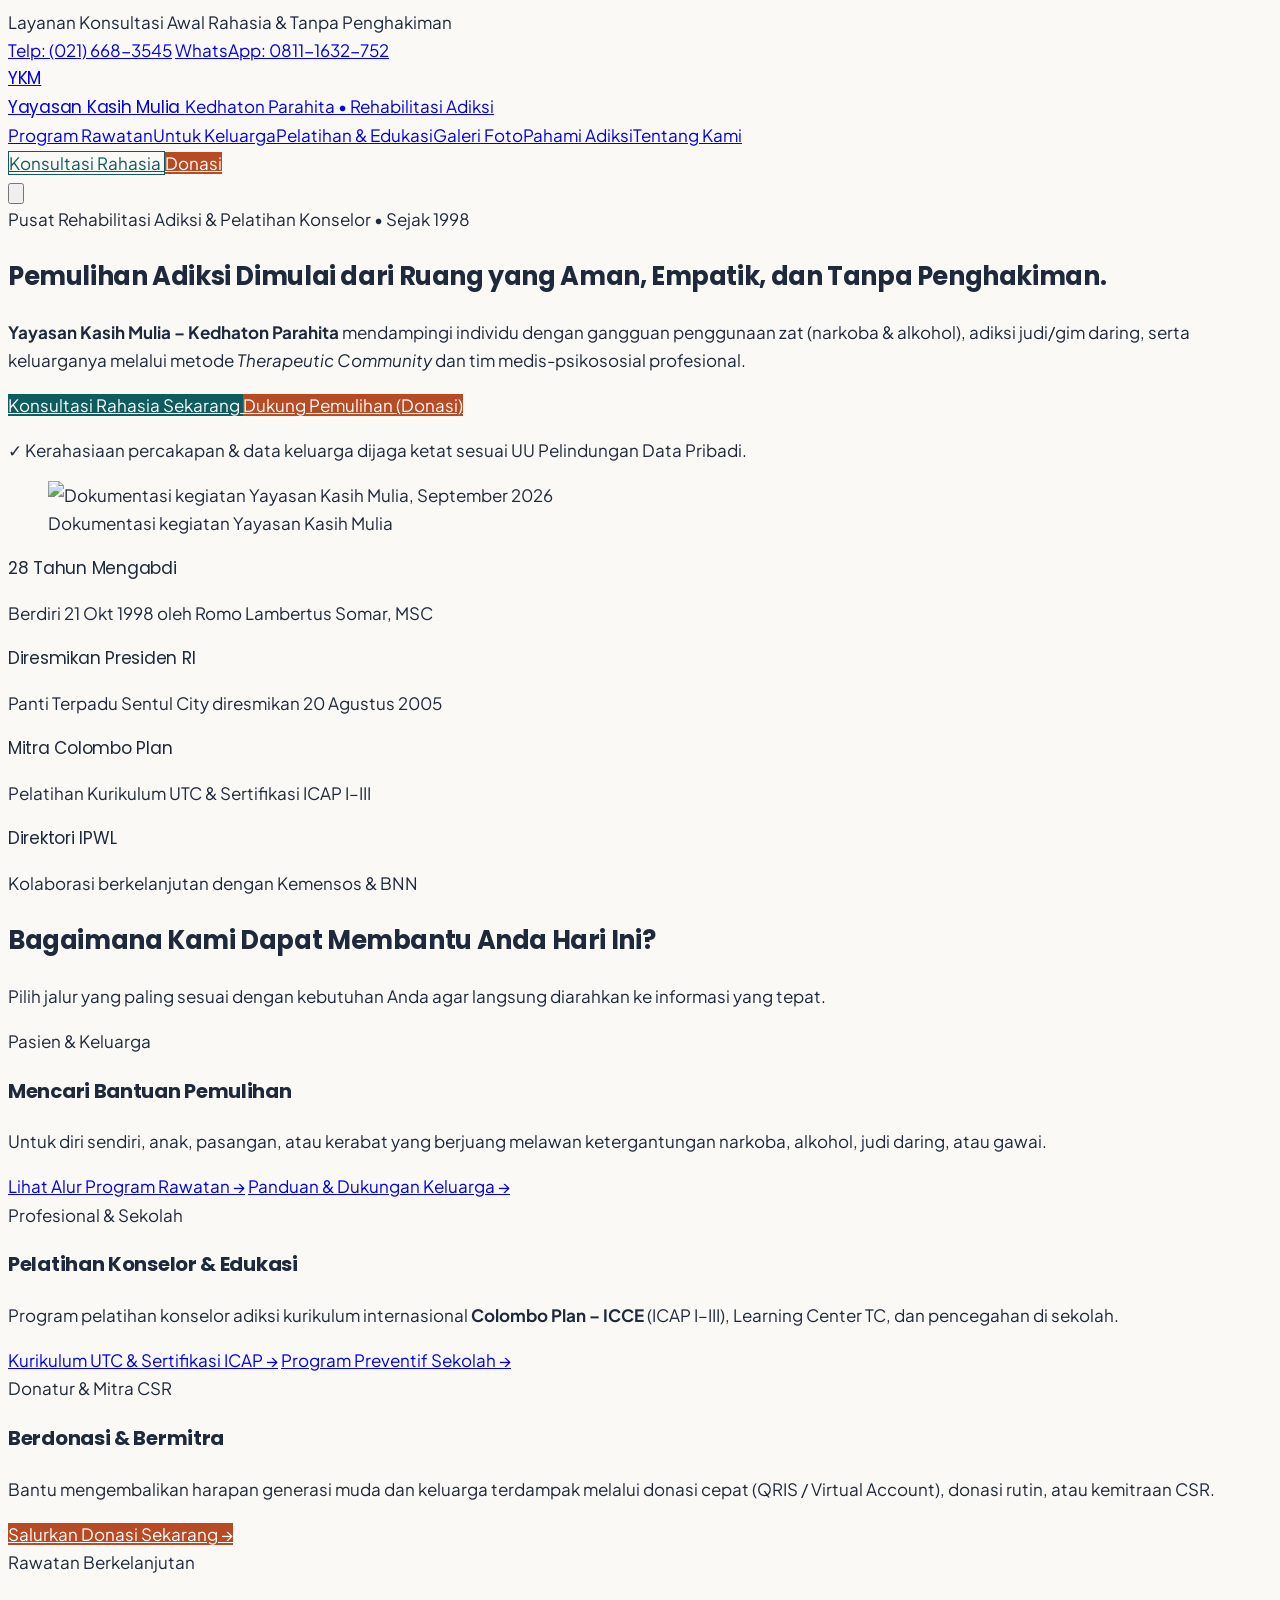
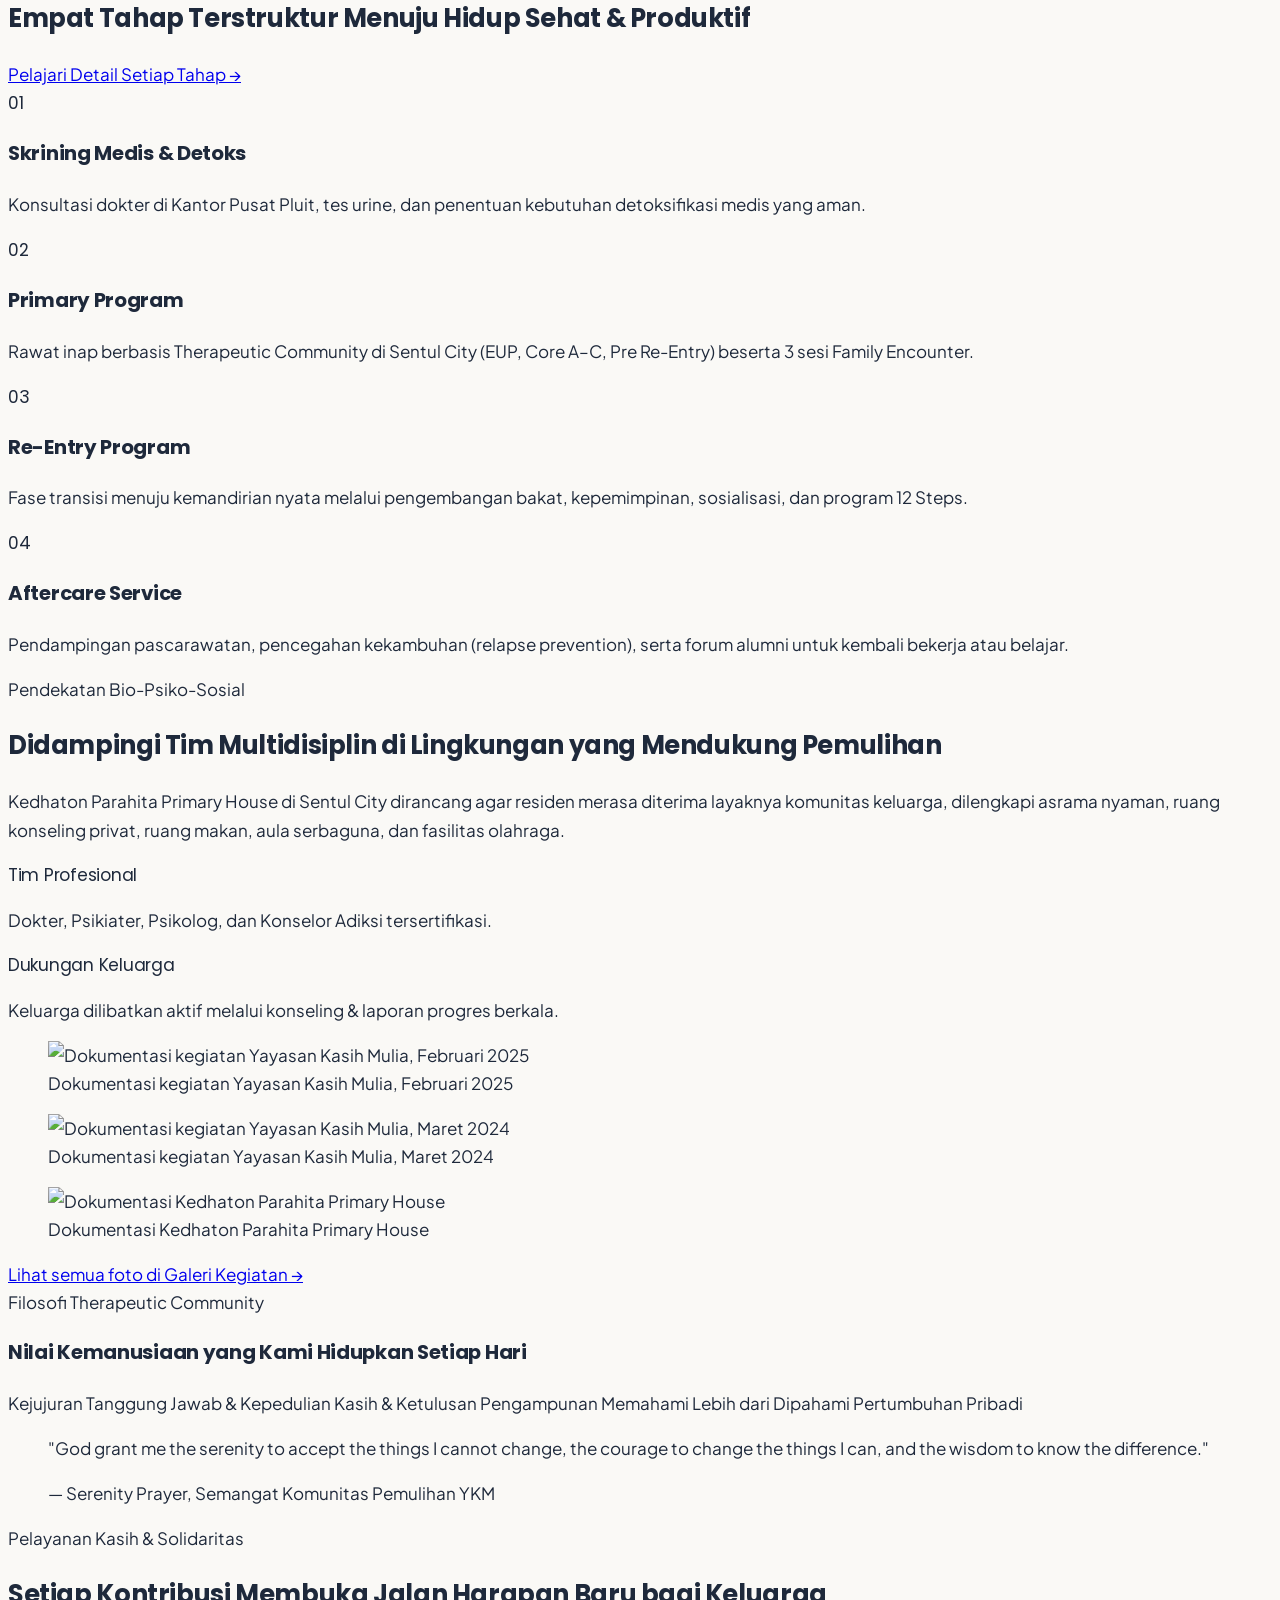
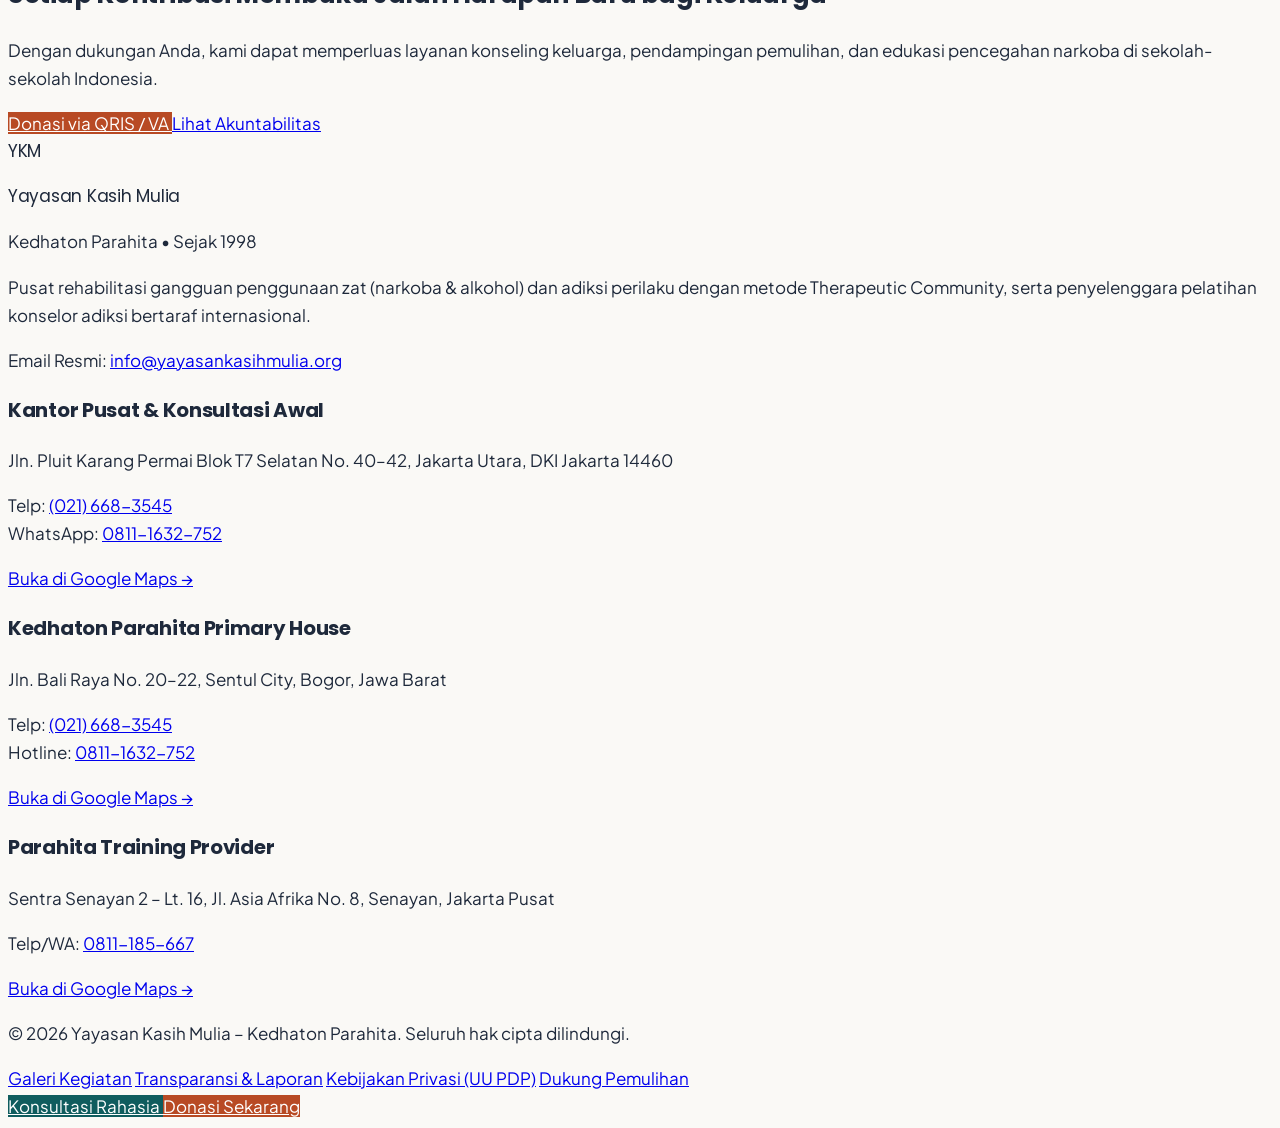
==== website/index.html @ 8ee2f695 "Link homepage to photo gallery" ====
<!DOCTYPE html>
<html lang="id">
<head>
  <meta charset="UTF-8" />
  <meta name="viewport" content="width=device-width, initial-scale=1.0" />
  <title>Yayasan Kasih Mulia – Kedhaton Parahita | Pusat Rehabilitasi Adiksi & Pelatihan Konselor</title>
  <meta name="description" content="Yayasan Kasih Mulia – Kedhaton Parahita menyediakan layanan rehabilitasi narkoba, alkohol, dan adiksi perilaku secara empatik, rahasia, dan profesional sejak 1998." />
  <link rel="preconnect" href="https://fonts.googleapis.com" />
  <link rel="preconnect" href="https://fonts.gstatic.com" crossorigin />
  <link href="https://fonts.googleapis.com/css2?family=Plus+Jakarta+Sans:wght@400;500;600;700&family=Poppins:wght@600;700&display=swap" rel="stylesheet" />
  <script src="https://cdn.tailwindcss.com"></script>
  <link rel="stylesheet" href="css/style.css" />
</head>
<body>
  <div id="site-header"></div>

  <main id="main-content">
    <!-- Hero Statis Tenang (Five-Second Clarity) -->
    <section class="relative bg-gradient-to-b from-[#EDF6F6] via-[#FAF9F6] to-[#FAF9F6] pt-12 pb-16 lg:pt-20 lg:pb-24">
      <div class="max-w-7xl mx-auto px-4 sm:px-6 lg:px-8">
        <div class="grid lg:grid-cols-12 gap-10 lg:gap-12 items-center">
          <div class="lg:col-span-7">
            <div class="inline-flex items-center gap-2 px-3.5 py-1.5 rounded-full bg-white border border-[#D8E2E2] text-[#0F5C5E] text-xs sm:text-sm font-semibold mb-5">
              <span>Pusat Rehabilitasi Adiksi &amp; Pelatihan Konselor &bull; Sejak 1998</span>
            </div>
            <h1 class="font-heading font-bold text-3xl sm:text-4xl lg:text-[2.75rem] text-[#0A3D3F] leading-[1.2] mb-5">
              Pemulihan Adiksi Dimulai dari Ruang yang Aman, Empatik, dan Tanpa Penghakiman.
            </h1>
            <p class="text-[#475569] text-base sm:text-lg max-w-2xl mb-8 leading-relaxed">
              <strong>Yayasan Kasih Mulia – Kedhaton Parahita</strong> mendampingi individu dengan gangguan penggunaan zat (narkoba &amp; alkohol), adiksi judi/gim daring, serta keluarganya melalui metode <em>Therapeutic Community</em> dan tim medis-psikososial profesional.
            </p>
            <div class="flex flex-col sm:flex-row gap-3.5">
              <a href="konsultasi.html" class="btn-teal px-7 py-4 rounded-xl font-semibold text-center text-base shadow-sm">
                Konsultasi Rahasia Sekarang
              </a>
              <a href="donasi.html" class="btn-primary-cta px-7 py-4 rounded-xl font-semibold text-center text-base shadow-sm">
                Dukung Pemulihan (Donasi)
              </a>
            </div>
            <p class="mt-4 text-xs sm:text-sm text-[#475569] flex items-center gap-2">
              <span class="text-[#1B6E4B] font-bold" aria-hidden="true">&#10003;</span>
              Kerahasiaan percakapan &amp; data keluarga dijaga ketat sesuai UU Pelindungan Data Pribadi.
            </p>
          </div>

          <!-- Foto dokumentasi kegiatan dari inventaris gambar publik YKM -->
          <div class="lg:col-span-5">
            <figure class="overflow-hidden rounded-3xl aspect-[4/3] shadow-sm bg-[#EDF6F6]">
              <img src="https://www.yayasankasihmulia.org/wp-content/uploads/2026/09/WhatsApp-Image-2026-09-28-at-3.45.35-PM.jpeg"
                   alt="Dokumentasi kegiatan Yayasan Kasih Mulia, September 2026"
                   class="w-full h-full object-cover" fetchpriority="high" decoding="async" />
              <figcaption class="sr-only">Dokumentasi kegiatan Yayasan Kasih Mulia</figcaption>
            </figure>
          </div>
        </div>
      </div>
    </section>

    <!-- Trust Signals Bar -->
    <section aria-label="Rekam Jejak dan Kredibilitas" class="border-y border-[#D8E2E2] bg-white">
      <div class="max-w-7xl mx-auto px-4 sm:px-6 lg:px-8 py-7">
        <div class="grid grid-cols-2 lg:grid-cols-4 gap-6 text-center sm:text-left">
          <div>
            <p class="font-heading font-bold text-[#0F5C5E] text-xl">28 Tahun Mengabdi</p>
            <p class="text-xs sm:text-sm text-[#475569]">Berdiri 21 Okt 1998 oleh Romo Lambertus Somar, MSC</p>
          </div>
          <div>
            <p class="font-heading font-bold text-[#0F5C5E] text-xl">Diresmikan Presiden RI</p>
            <p class="text-xs sm:text-sm text-[#475569]">Panti Terpadu Sentul City diresmikan 20 Agustus 2005</p>
          </div>
          <div>
            <p class="font-heading font-bold text-[#0F5C5E] text-xl">Mitra Colombo Plan</p>
            <p class="text-xs sm:text-sm text-[#475569]">Pelatihan Kurikulum UTC &amp; Sertifikasi ICAP I–III</p>
          </div>
          <div>
            <p class="font-heading font-bold text-[#0F5C5E] text-xl">Direktori IPWL</p>
            <p class="text-xs sm:text-sm text-[#475569]">Kolaborasi berkelanjutan dengan Kemensos &amp; BNN</p>
          </div>
        </div>
      </div>
    </section>

    <!-- Audience Router: 3 Jalur Utama -->
    <section class="max-w-7xl mx-auto px-4 sm:px-6 lg:px-8 py-16 lg:py-20">
      <div class="max-w-2xl mb-10">
        <h2 class="font-heading font-bold text-2xl sm:text-3xl text-[#0A3D3F] mb-3">
          Bagaimana Kami Dapat Membantu Anda Hari Ini?
        </h2>
        <p class="text-[#475569]">
          Pilih jalur yang paling sesuai dengan kebutuhan Anda agar langsung diarahkan ke informasi yang tepat.
        </p>
      </div>

      <div class="grid md:grid-cols-3 gap-6">
        <!-- Kartu 1 -->
        <article class="bg-white rounded-2xl border border-[#D8E2E2] p-7 flex flex-col justify-between hover:border-[#0F5C5E] transition-colors">
          <div>
            <span class="inline-block px-3 py-1 rounded-full bg-[#EDF6F6] text-[#0F5C5E] text-xs font-semibold mb-4">
              Pasien &amp; Keluarga
            </span>
            <h3 class="font-heading font-bold text-xl text-[#0A3D3F] mb-3">
              Mencari Bantuan Pemulihan
            </h3>
            <p class="text-sm text-[#475569] mb-6">
              Untuk diri sendiri, anak, pasangan, atau kerabat yang berjuang melawan ketergantungan narkoba, alkohol, judi daring, atau gawai.
            </p>
          </div>
          <div class="space-y-2.5">
            <a href="program.html" class="block text-sm font-semibold text-[#0F5C5E] hover:underline">Lihat Alur Program Rawatan &rarr;</a>
            <a href="keluarga.html" class="block text-sm font-semibold text-[#0F5C5E] hover:underline">Panduan &amp; Dukungan Keluarga &rarr;</a>
          </div>
        </article>

        <!-- Kartu 2 -->
        <article class="bg-white rounded-2xl border border-[#D8E2E2] p-7 flex flex-col justify-between hover:border-[#0F5C5E] transition-colors">
          <div>
            <span class="inline-block px-3 py-1 rounded-full bg-[#EDF6F6] text-[#0F5C5E] text-xs font-semibold mb-4">
              Profesional &amp; Sekolah
            </span>
            <h3 class="font-heading font-bold text-xl text-[#0A3D3F] mb-3">
              Pelatihan Konselor &amp; Edukasi
            </h3>
            <p class="text-sm text-[#475569] mb-6">
              Program pelatihan konselor adiksi kurikulum internasional <strong>Colombo Plan – ICCE</strong> (ICAP I–III), Learning Center TC, dan pencegahan di sekolah.
            </p>
          </div>
          <div class="space-y-2.5">
            <a href="pelatihan.html" class="block text-sm font-semibold text-[#0F5C5E] hover:underline">Kurikulum UTC &amp; Sertifikasi ICAP &rarr;</a>
            <a href="pelatihan.html#preventif" class="block text-sm font-semibold text-[#0F5C5E] hover:underline">Program Preventif Sekolah &rarr;</a>
          </div>
        </article>

        <!-- Kartu 3 -->
        <article class="bg-[#FDF2EE] rounded-2xl border border-[#EBCAC0] p-7 flex flex-col justify-between">
          <div>
            <span class="inline-block px-3 py-1 rounded-full bg-white text-[#963A1A] text-xs font-semibold mb-4">
              Donatur &amp; Mitra CSR
            </span>
            <h3 class="font-heading font-bold text-xl text-[#0A3D3F] mb-3">
              Berdonasi &amp; Bermitra
            </h3>
            <p class="text-sm text-[#475569] mb-6">
              Bantu mengembalikan harapan generasi muda dan keluarga terdampak melalui donasi cepat (QRIS / Virtual Account), donasi rutin, atau kemitraan CSR.
            </p>
          </div>
          <div class="space-y-2.5">
            <a href="donasi.html" class="btn-primary-cta inline-block px-5 py-2.5 rounded-xl text-sm font-semibold">
              Salurkan Donasi Sekarang &rarr;
            </a>
          </div>
        </article>
      </div>
    </section>

    <!-- Continuum of Care Preview -->
    <section class="bg-white border-y border-[#D8E2E2] py-16 lg:py-20">
      <div class="max-w-7xl mx-auto px-4 sm:px-6 lg:px-8">
        <div class="flex flex-col md:flex-row md:items-end justify-between gap-4 mb-12">
          <div class="max-w-2xl">
            <span class="text-xs font-bold uppercase tracking-wider text-[#0F5C5E]">Rawatan Berkelanjutan</span>
            <h2 class="font-heading font-bold text-2xl sm:text-3xl text-[#0A3D3F] mt-1">
              Empat Tahap Terstruktur Menuju Hidup Sehat &amp; Produktif
            </h2>
          </div>
          <a href="program.html" class="text-sm font-semibold text-[#0F5C5E] hover:underline shrink-0">
            Pelajari Detail Setiap Tahap &rarr;
          </a>
        </div>

        <div class="grid sm:grid-cols-2 lg:grid-cols-4 gap-5">
          <div class="p-6 rounded-2xl bg-[#FAF9F6] border border-[#D8E2E2]">
            <span class="inline-flex w-9 h-9 rounded-full bg-[#0F5C5E] text-white items-center justify-center font-heading font-bold text-sm mb-4">01</span>
            <h3 class="font-heading font-semibold text-lg text-[#0A3D3F] mb-2">Skrining Medis &amp; Detoks</h3>
            <p class="text-sm text-[#475569]">Konsultasi dokter di Kantor Pusat Pluit, tes urine, dan penentuan kebutuhan detoksifikasi medis yang aman.</p>
          </div>
          <div class="p-6 rounded-2xl bg-[#FAF9F6] border border-[#D8E2E2]">
            <span class="inline-flex w-9 h-9 rounded-full bg-[#0F5C5E] text-white items-center justify-center font-heading font-bold text-sm mb-4">02</span>
            <h3 class="font-heading font-semibold text-lg text-[#0A3D3F] mb-2">Primary Program</h3>
            <p class="text-sm text-[#475569]">Rawat inap berbasis Therapeutic Community di Sentul City (EUP, Core A–C, Pre Re-Entry) beserta 3 sesi Family Encounter.</p>
          </div>
          <div class="p-6 rounded-2xl bg-[#FAF9F6] border border-[#D8E2E2]">
            <span class="inline-flex w-9 h-9 rounded-full bg-[#0F5C5E] text-white items-center justify-center font-heading font-bold text-sm mb-4">03</span>
            <h3 class="font-heading font-semibold text-lg text-[#0A3D3F] mb-2">Re-Entry Program</h3>
            <p class="text-sm text-[#475569]">Fase transisi menuju kemandirian nyata melalui pengembangan bakat, kepemimpinan, sosialisasi, dan program 12 Steps.</p>
          </div>
          <div class="p-6 rounded-2xl bg-[#FAF9F6] border border-[#D8E2E2]">
            <span class="inline-flex w-9 h-9 rounded-full bg-[#0F5C5E] text-white items-center justify-center font-heading font-bold text-sm mb-4">04</span>
            <h3 class="font-heading font-semibold text-lg text-[#0A3D3F] mb-2">Aftercare Service</h3>
            <p class="text-sm text-[#475569]">Pendampingan pascarawatan, pencegahan kekambuhan (relapse prevention), serta forum alumni untuk kembali bekerja atau belajar.</p>
          </div>
        </div>
      </div>
    </section>

    <!-- Lingkungan, Tim Multidisiplin & Filosofi -->
    <section class="max-w-7xl mx-auto px-4 sm:px-6 lg:px-8 py-16 lg:py-20">
      <div class="grid lg:grid-cols-12 gap-10 items-start">
        <div class="lg:col-span-6 space-y-6">
          <span class="text-xs font-bold uppercase tracking-wider text-[#0F5C5E]">Pendekatan Bio-Psiko-Sosial</span>
          <h2 class="font-heading font-bold text-2xl sm:text-3xl text-[#0A3D3F]">
            Didampingi Tim Multidisiplin di Lingkungan yang Mendukung Pemulihan
          </h2>
          <p class="text-[#475569]">
            Kedhaton Parahita Primary House di Sentul City dirancang agar residen merasa diterima layaknya komunitas keluarga, dilengkapi asrama nyaman, ruang konseling privat, ruang makan, aula serbaguna, dan fasilitas olahraga.
          </p>
          <div class="grid grid-cols-2 gap-4">
            <div class="bg-white p-4 rounded-xl border border-[#D8E2E2]">
              <p class="font-heading font-semibold text-[#0A3D3F]">Tim Profesional</p>
              <p class="text-sm text-[#475569]">Dokter, Psikiater, Psikolog, dan Konselor Adiksi tersertifikasi.</p>
            </div>
            <div class="bg-white p-4 rounded-xl border border-[#D8E2E2]">
              <p class="font-heading font-semibold text-[#0A3D3F]">Dukungan Keluarga</p>
              <p class="text-sm text-[#475569]">Keluarga dilibatkan aktif melalui konseling &amp; laporan progres berkala.</p>
            </div>
          </div>
          <div class="grid grid-cols-2 sm:grid-cols-3 gap-4 pt-2">
            <figure class="overflow-hidden rounded-2xl aspect-[4/3] bg-[#EDF6F6]">
              <img src="https://www.yayasankasihmulia.org/wp-content/uploads/2025/02/lepas-merpati-1.png" alt="Dokumentasi kegiatan Yayasan Kasih Mulia, Februari 2025" loading="lazy" decoding="async" class="w-full h-full object-cover" />
              <figcaption class="sr-only">Dokumentasi kegiatan Yayasan Kasih Mulia, Februari 2025</figcaption>
            </figure>
            <figure class="overflow-hidden rounded-2xl aspect-[4/3] bg-[#EDF6F6]">
              <img src="https://www.yayasankasihmulia.org/wp-content/uploads/2024/03/WhatsApp-Image-2024-03-14-at-14.57.58.jpeg" alt="Dokumentasi kegiatan Yayasan Kasih Mulia, Maret 2024" loading="lazy" decoding="async" class="w-full h-full object-cover" />
              <figcaption class="sr-only">Dokumentasi kegiatan Yayasan Kasih Mulia, Maret 2024</figcaption>
            </figure>
            <figure class="overflow-hidden rounded-2xl aspect-[4/3] bg-[#EDF6F6]">
              <img src="https://www.yayasankasihmulia.org/wp-content/uploads/2020/06/KedatonP-1-1000x800.png" alt="Dokumentasi Kedhaton Parahita Primary House" loading="lazy" decoding="async" class="w-full h-full object-cover" />
              <figcaption class="sr-only">Dokumentasi Kedhaton Parahita Primary House</figcaption>
            </figure>
          </div>
          <a href="galeri.html" class="inline-flex items-center gap-2 text-sm font-semibold text-[#0F5C5E] hover:underline">Lihat semua foto di Galeri Kegiatan <span aria-hidden="true">&rarr;</span></a>
        </div>

        <!-- Nilai & Serenity Prayer -->
        <div class="lg:col-span-6 bg-[#EDF6F6] rounded-3xl p-8 sm:p-10 border border-[#D8E2E2]">
          <span class="text-xs font-bold uppercase tracking-wider text-[#0F5C5E]">Filosofi Therapeutic Community</span>
          <h3 class="font-heading font-bold text-xl sm:text-2xl text-[#0A3D3F] mt-2 mb-5">
            Nilai Kemanusiaan yang Kami Hidupkan Setiap Hari
          </h3>
          <div class="flex flex-wrap gap-2 mb-7">
            <span class="px-3.5 py-1.5 rounded-full bg-white text-[#0A3D3F] text-sm font-medium border border-[#D8E2E2]">Kejujuran</span>
            <span class="px-3.5 py-1.5 rounded-full bg-white text-[#0A3D3F] text-sm font-medium border border-[#D8E2E2]">Tanggung Jawab &amp; Kepedulian</span>
            <span class="px-3.5 py-1.5 rounded-full bg-white text-[#0A3D3F] text-sm font-medium border border-[#D8E2E2]">Kasih &amp; Ketulusan</span>
            <span class="px-3.5 py-1.5 rounded-full bg-white text-[#0A3D3F] text-sm font-medium border border-[#D8E2E2]">Pengampunan</span>
            <span class="px-3.5 py-1.5 rounded-full bg-white text-[#0A3D3F] text-sm font-medium border border-[#D8E2E2]">Memahami Lebih dari Dipahami</span>
            <span class="px-3.5 py-1.5 rounded-full bg-white text-[#0A3D3F] text-sm font-medium border border-[#D8E2E2]">Pertumbuhan Pribadi</span>
          </div>
          <blockquote class="bg-white rounded-2xl p-6 border-l-4 border-[#0F5C5E]">
            <p class="text-[#1E293B] italic text-base leading-relaxed mb-2">
              "God grant me the serenity to accept the things I cannot change, the courage to change the things I can, and the wisdom to know the difference."
            </p>
            <footer class="text-xs font-semibold text-[#475569]">&mdash; Serenity Prayer, Semangat Komunitas Pemulihan YKM</footer>
          </blockquote>
        </div>
      </div>
    </section>

    <!-- Blok Dampak & Donasi -->
    <section class="max-w-7xl mx-auto px-4 sm:px-6 lg:px-8">
      <div class="bg-[#0F5C5E] text-white rounded-3xl p-8 sm:p-12 lg:p-14 flex flex-col lg:flex-row items-start lg:items-center justify-between gap-8">
        <div class="max-w-2xl">
          <span class="inline-block px-3 py-1 rounded-full bg-white/15 text-teal-100 text-xs font-semibold mb-3">
            Pelayanan Kasih &amp; Solidaritas
          </span>
          <h2 class="font-heading font-bold text-2xl sm:text-3xl mb-3">
            Setiap Kontribusi Membuka Jalan Harapan Baru bagi Keluarga
          </h2>
          <p class="text-teal-100 text-base">
            Dengan dukungan Anda, kami dapat memperluas layanan konseling keluarga, pendampingan pemulihan, dan edukasi pencegahan narkoba di sekolah-sekolah Indonesia.
          </p>
        </div>
        <div class="flex flex-col sm:flex-row gap-3 shrink-0 w-full lg:w-auto">
          <a href="donasi.html" class="btn-primary-cta px-7 py-4 rounded-xl font-semibold text-center text-base">
            Donasi via QRIS / VA
          </a>
          <a href="tentang.html#transparansi" class="bg-white/10 hover:bg-white/20 text-white border border-white/30 px-6 py-4 rounded-xl font-semibold text-center text-base transition-colors">
            Lihat Akuntabilitas
          </a>
        </div>
      </div>
    </section>
  </main>

  <div id="site-footer"></div>
  <script src="js/layout.js"></script>
</body>
</html>
---- website/css/style.css ----
:root {
  --teal-primary: #0F5C5E;
  --teal-dark: #0A3D3F;
  --teal-soft: #EDF6F6;
  --terracotta: #B84A24;
  --terracotta-hover: #963A1A;
  --terracotta-soft: #FDF2EE;
  --canvas: #FAF9F6;
  --surface: #FFFFFF;
  --text-main: #1E293B;
  --text-muted: #475569;
  --border-subtle: #D8E2E2;
  --success: #1B6E4B;
  --crisis: #B42318;
}

html {
  scroll-behavior: smooth;
}

body {
  background-color: var(--canvas);
  color: var(--text-main);
  font-family: 'Plus Jakarta Sans', -apple-system, BlinkMacSystemFont, sans-serif;
  font-size: 16px;
  line-height: 1.65;
  -webkit-font-smoothing: antialiased;
}

@media (min-width: 1024px) {
  body {
    font-size: 17px;
  }
}

h1, h2, h3, h4, .font-heading {
  font-family: 'Poppins', -apple-system, BlinkMacSystemFont, sans-serif;
  letter-spacing: -0.015em;
}

/* Aksesibilitas Fokus Keyboard (WCAG 2.1) */
:focus-visible {
  outline: 3px solid var(--terracotta);
  outline-offset: 2px;
  border-radius: 6px;
}

.skip-link {
  position: absolute;
  left: -9999px;
  top: 0;
  background: var(--teal-dark);
  color: #FFFFFF;
  padding: 10px 16px;
  z-index: 100;
  font-weight: 600;
}

.skip-link:focus {
  left: 12px;
  top: 12px;
}

/* Ruang bawah ekstra di mobile agar konten tidak tertutup Sticky Crisis Bar */
@media (max-width: 767px) {
  body {
    padding-bottom: 76px;
  }
}

/* Kartu & Slot Foto Autentik */
.photo-slot {
  background: linear-gradient(135deg, #E2F0F0 0%, #F4F7F5 100%);
  border: 1px dashed #9AB7B7;
  color: var(--teal-dark);
}

.btn-primary-cta {
  background-color: var(--terracotta);
  color: #FFFFFF;
  transition: background-color 0.2s ease, transform 0.15s ease;
}

.btn-primary-cta:hover {
  background-color: var(--terracotta-hover);
}

.btn-teal {
  background-color: var(--teal-primary);
  color: #FFFFFF;
  transition: background-color 0.2s ease;
}

.btn-teal:hover {
  background-color: var(--teal-dark);
}

.btn-outline-teal {
  border: 1.5px solid var(--teal-primary);
  color: var(--teal-primary);
  background-color: transparent;
  transition: background-color 0.2s ease, color 0.2s ease;
}

.btn-outline-teal:hover {
  background-color: var(--teal-soft);
  color: var(--teal-dark);
}

/* Animasi transisi panel akordeon dan tab */
.accordion-content[hidden] {
  display: none;
}
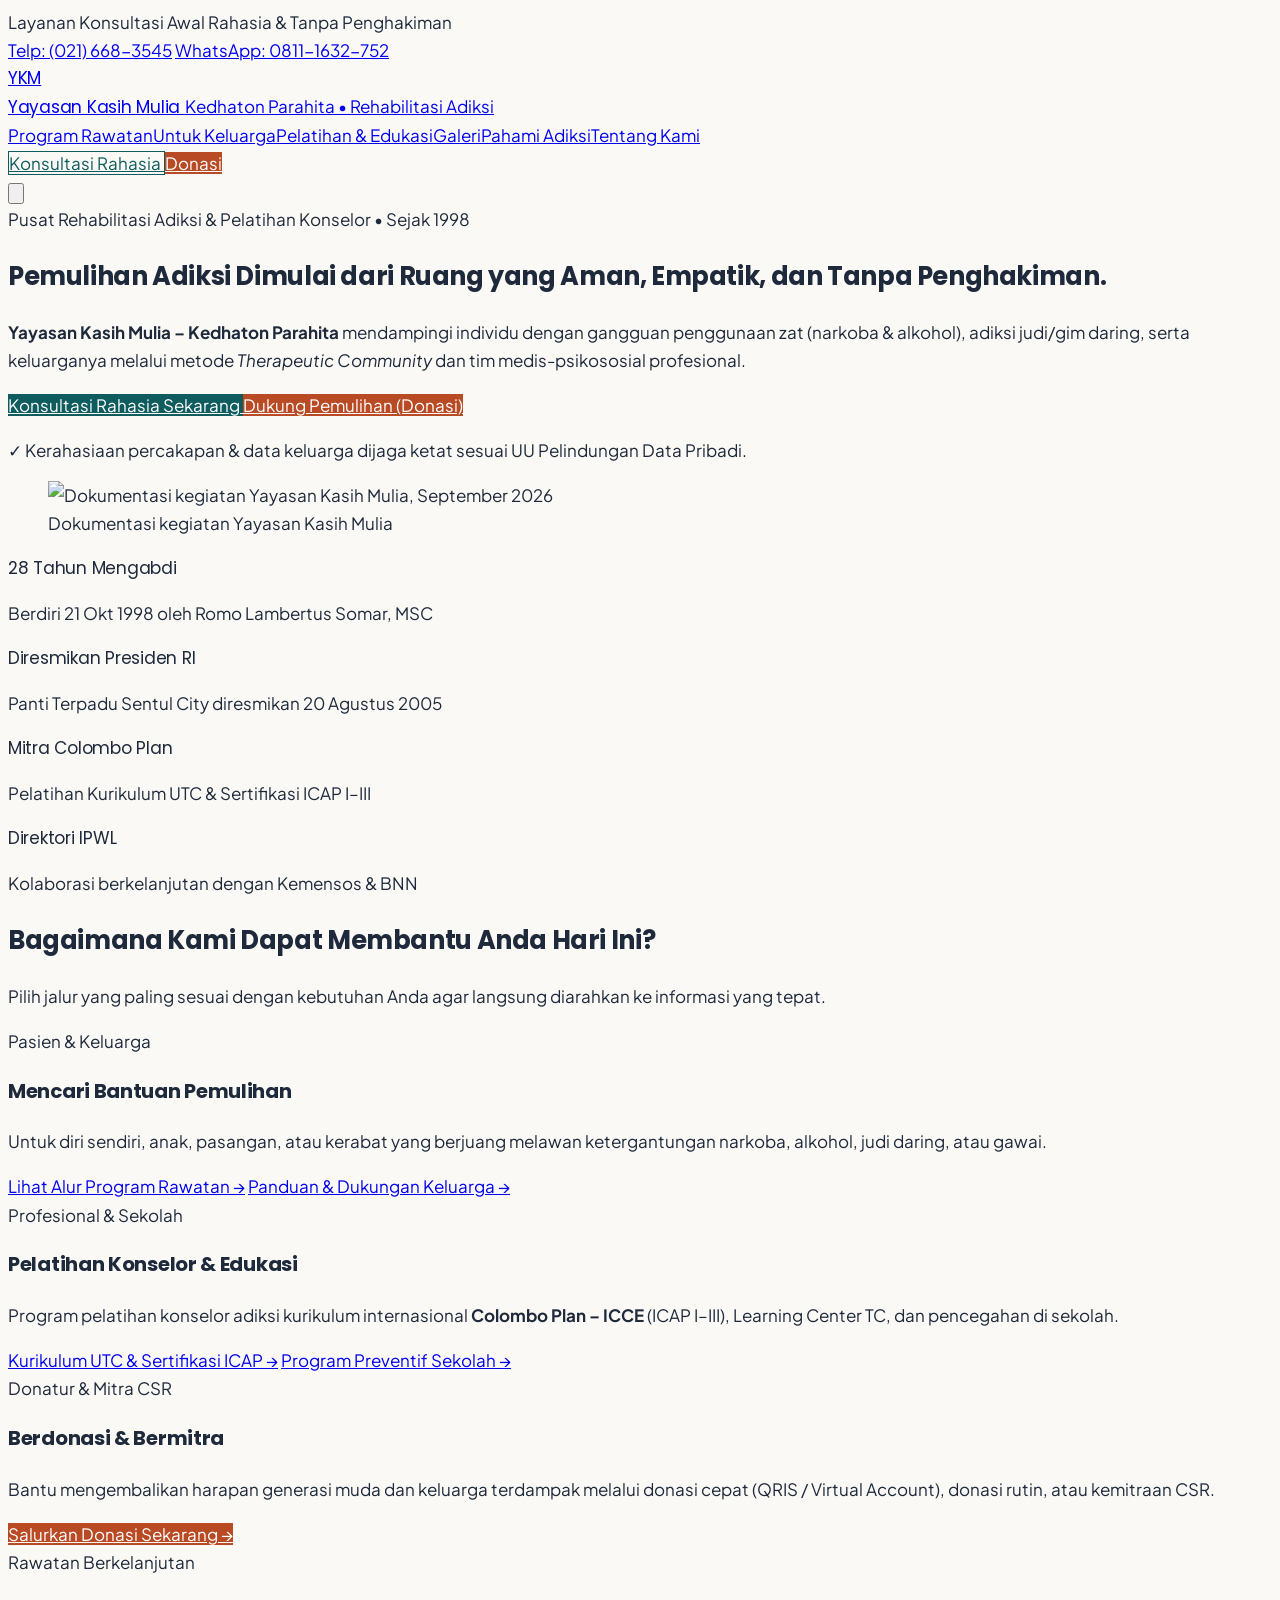
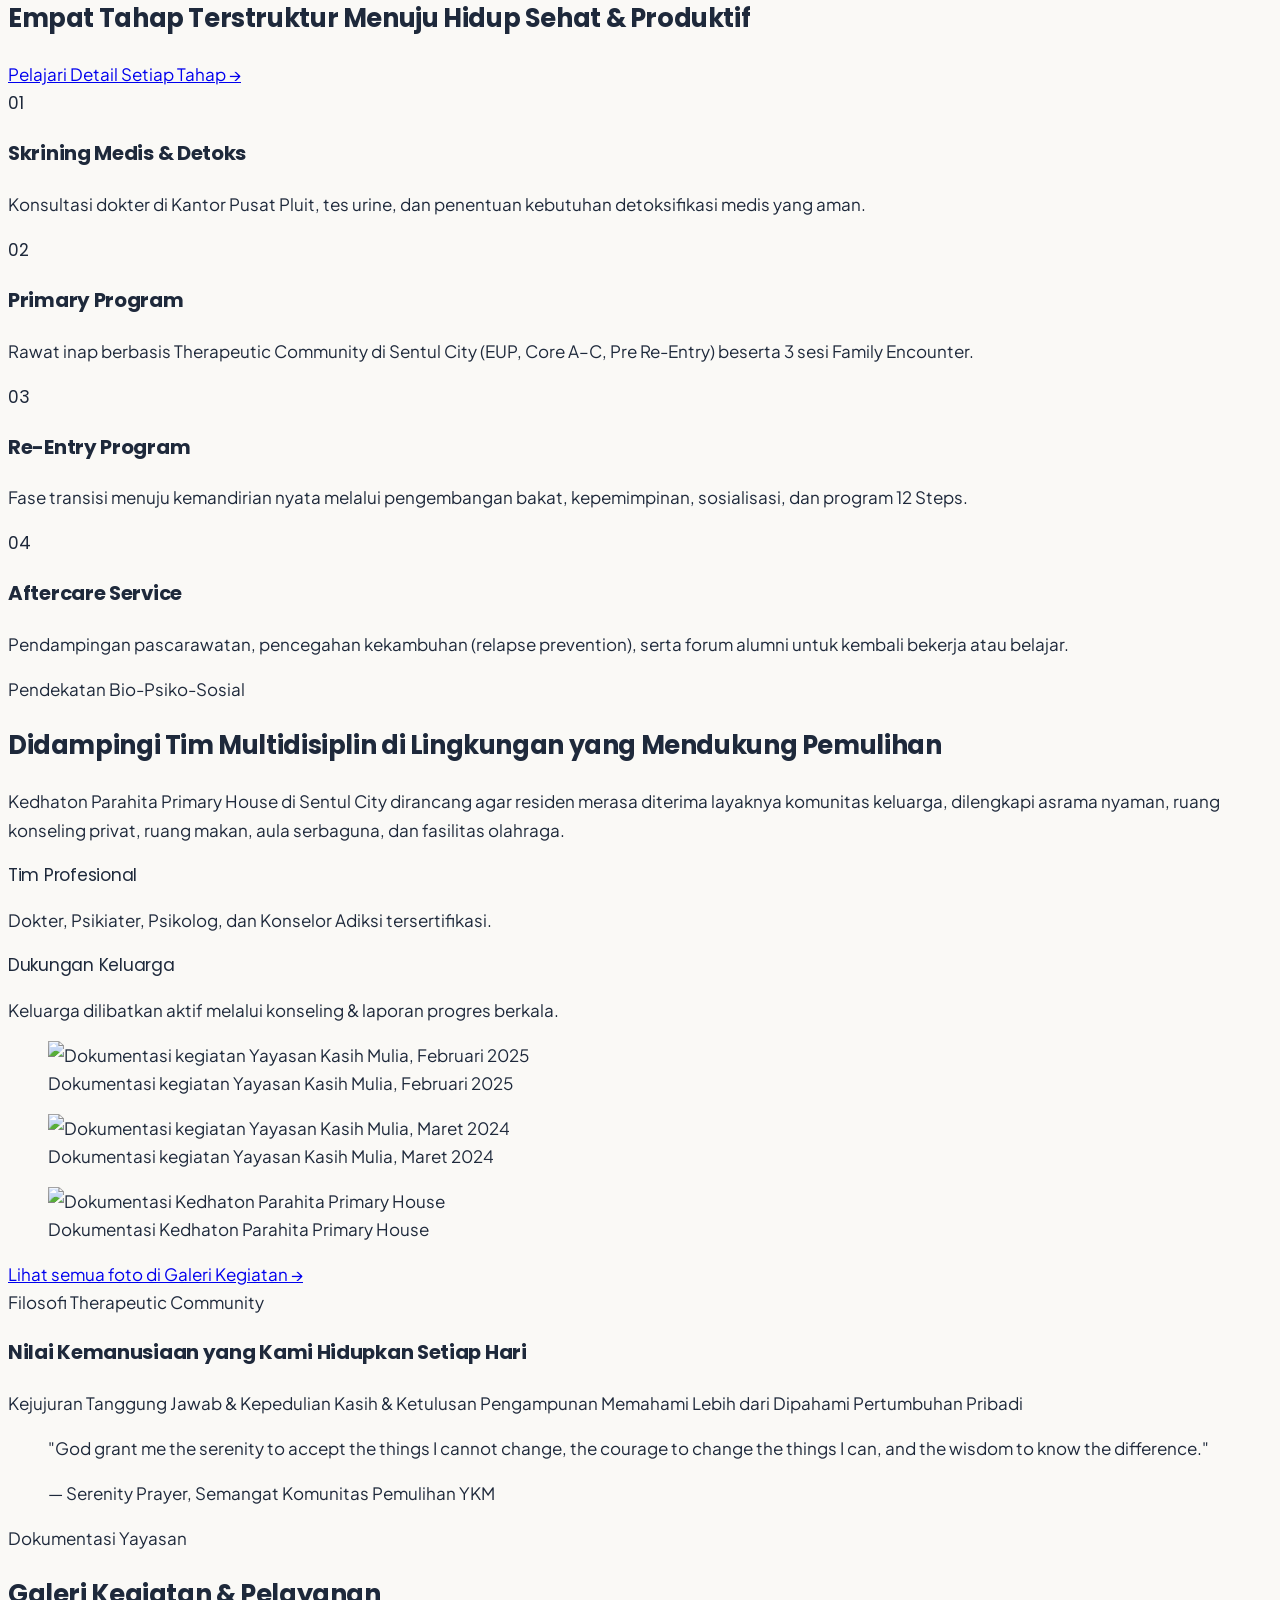
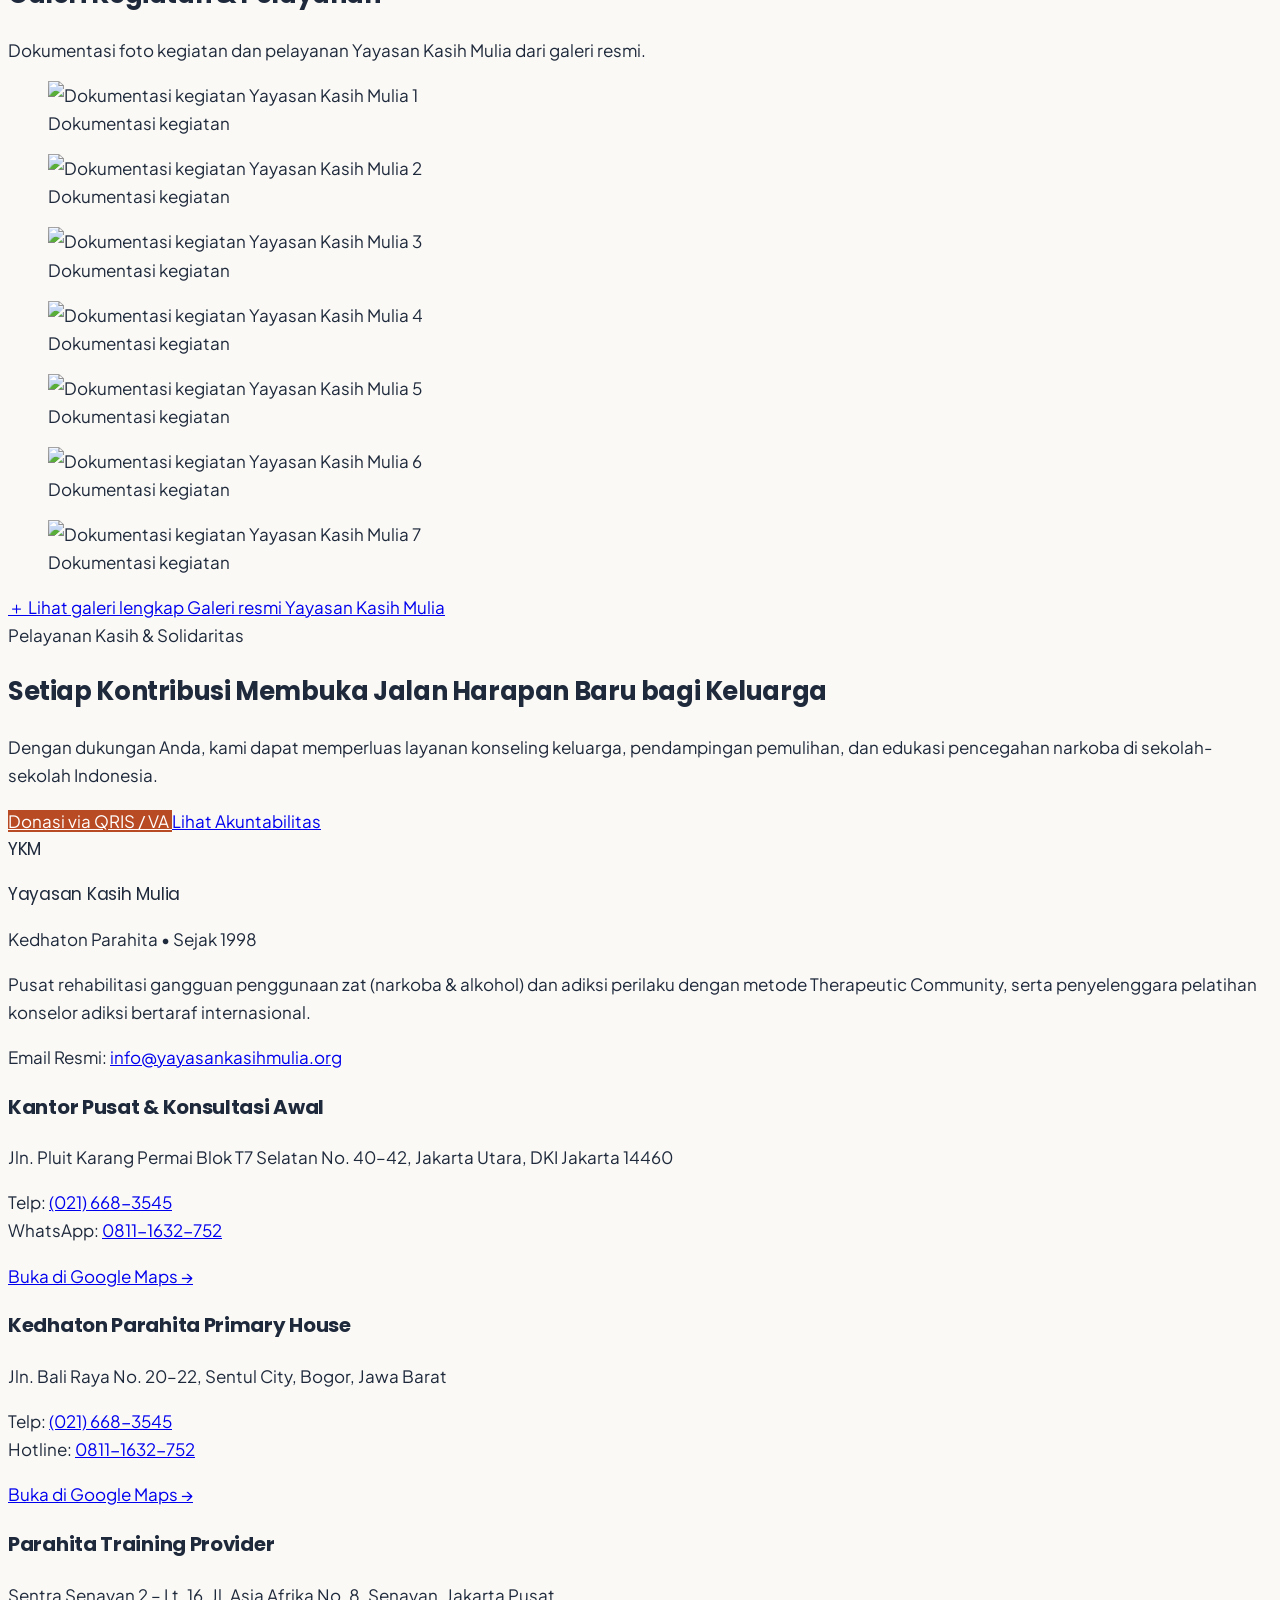
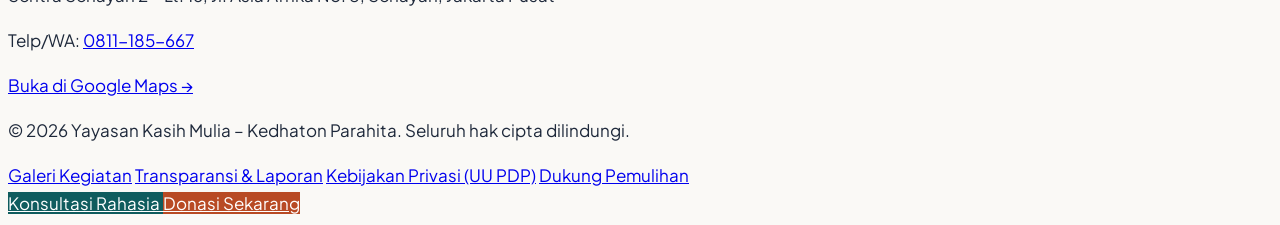
==== commit 3d4ccef5: "Add official photo gallery to website homepage" ====
--- a/website/index.html
+++ b/website/index.html
@@ -254,6 +254,57 @@
       </div>
     </section>
 
+    <!-- Galeri dokumentasi resmi Yayasan Kasih Mulia -->
+    <section class="max-w-7xl mx-auto px-4 sm:px-6 lg:px-8 py-16 sm:py-20">
+      <div class="max-w-3xl mb-8 sm:mb-10">
+        <span class="inline-block px-3 py-1 rounded-full bg-[#E8F1EF] text-[#0F5C5E] text-xs font-semibold mb-3">
+          Dokumentasi Yayasan
+        </span>
+        <h2 class="font-heading font-bold text-3xl sm:text-4xl text-[#0A3D3F] mb-3">
+          Galeri Kegiatan &amp; Pelayanan
+        </h2>
+        <p class="text-[#475569] text-base sm:text-lg leading-relaxed">
+          Dokumentasi foto kegiatan dan pelayanan Yayasan Kasih Mulia dari galeri resmi.
+        </p>
+      </div>
+
+      <div class="grid grid-cols-2 md:grid-cols-3 lg:grid-cols-4 gap-4 sm:gap-5">
+        <figure class="group overflow-hidden rounded-2xl bg-white border border-[#D8E2E2]">
+          <img src="https://www.yayasankasihmulia.org/wp-content/uploads/2016/06/gallery-img8.jpg" alt="Dokumentasi kegiatan Yayasan Kasih Mulia 1" loading="lazy" decoding="async" class="w-full aspect-[4/3] object-cover transition-transform duration-500 group-hover:scale-105" />
+          <figcaption class="px-3 py-3 text-sm font-medium text-[#334155]">Dokumentasi kegiatan</figcaption>
+        </figure>
+        <figure class="group overflow-hidden rounded-2xl bg-white border border-[#D8E2E2]">
+          <img src="https://www.yayasankasihmulia.org/wp-content/uploads/2016/06/gallery-img7.jpg" alt="Dokumentasi kegiatan Yayasan Kasih Mulia 2" loading="lazy" decoding="async" class="w-full aspect-[4/3] object-cover transition-transform duration-500 group-hover:scale-105" />
+          <figcaption class="px-3 py-3 text-sm font-medium text-[#334155]">Dokumentasi kegiatan</figcaption>
+        </figure>
+        <figure class="group overflow-hidden rounded-2xl bg-white border border-[#D8E2E2]">
+          <img src="https://www.yayasankasihmulia.org/wp-content/uploads/2016/06/gallery-img6.jpg" alt="Dokumentasi kegiatan Yayasan Kasih Mulia 3" loading="lazy" decoding="async" class="w-full aspect-[4/3] object-cover transition-transform duration-500 group-hover:scale-105" />
+          <figcaption class="px-3 py-3 text-sm font-medium text-[#334155]">Dokumentasi kegiatan</figcaption>
+        </figure>
+        <figure class="group overflow-hidden rounded-2xl bg-white border border-[#D8E2E2]">
+          <img src="https://www.yayasankasihmulia.org/wp-content/uploads/2016/06/gallery-img5.jpg" alt="Dokumentasi kegiatan Yayasan Kasih Mulia 4" loading="lazy" decoding="async" class="w-full aspect-[4/3] object-cover transition-transform duration-500 group-hover:scale-105" />
+          <figcaption class="px-3 py-3 text-sm font-medium text-[#334155]">Dokumentasi kegiatan</figcaption>
+        </figure>
+        <figure class="group overflow-hidden rounded-2xl bg-white border border-[#D8E2E2]">
+          <img src="https://www.yayasankasihmulia.org/wp-content/uploads/2016/06/gallery-img4.jpg" alt="Dokumentasi kegiatan Yayasan Kasih Mulia 5" loading="lazy" decoding="async" class="w-full aspect-[4/3] object-cover transition-transform duration-500 group-hover:scale-105" />
+          <figcaption class="px-3 py-3 text-sm font-medium text-[#334155]">Dokumentasi kegiatan</figcaption>
+        </figure>
+        <figure class="group overflow-hidden rounded-2xl bg-white border border-[#D8E2E2]">
+          <img src="https://www.yayasankasihmulia.org/wp-content/uploads/2016/06/gallery-img3.jpg" alt="Dokumentasi kegiatan Yayasan Kasih Mulia 6" loading="lazy" decoding="async" class="w-full aspect-[4/3] object-cover transition-transform duration-500 group-hover:scale-105" />
+          <figcaption class="px-3 py-3 text-sm font-medium text-[#334155]">Dokumentasi kegiatan</figcaption>
+        </figure>
+        <figure class="group overflow-hidden rounded-2xl bg-white border border-[#D8E2E2]">
+          <img src="https://www.yayasankasihmulia.org/wp-content/uploads/2016/06/gallery-img2.jpg" alt="Dokumentasi kegiatan Yayasan Kasih Mulia 7" loading="lazy" decoding="async" class="w-full aspect-[4/3] object-cover transition-transform duration-500 group-hover:scale-105" />
+          <figcaption class="px-3 py-3 text-sm font-medium text-[#334155]">Dokumentasi kegiatan</figcaption>
+        </figure>
+        <a href="https://www.yayasankasihmulia.org/gallery-kegiatan/" target="_blank" rel="noopener noreferrer" class="flex flex-col justify-center items-center text-center rounded-2xl border border-dashed border-[#8BAEAA] bg-[#F3F8F6] p-6 text-[#0F5C5E] hover:bg-[#E8F1EF] transition-colors">
+          <span class="text-3xl mb-2" aria-hidden="true">＋</span>
+          <span class="font-semibold">Lihat galeri lengkap</span>
+          <span class="text-xs mt-1 text-[#475569]">Galeri resmi Yayasan Kasih Mulia</span>
+        </a>
+      </div>
+    </section>
+
     <!-- Blok Dampak & Donasi -->
     <section class="max-w-7xl mx-auto px-4 sm:px-6 lg:px-8">
       <div class="bg-[#0F5C5E] text-white rounded-3xl p-8 sm:p-12 lg:p-14 flex flex-col lg:flex-row items-start lg:items-center justify-between gap-8">
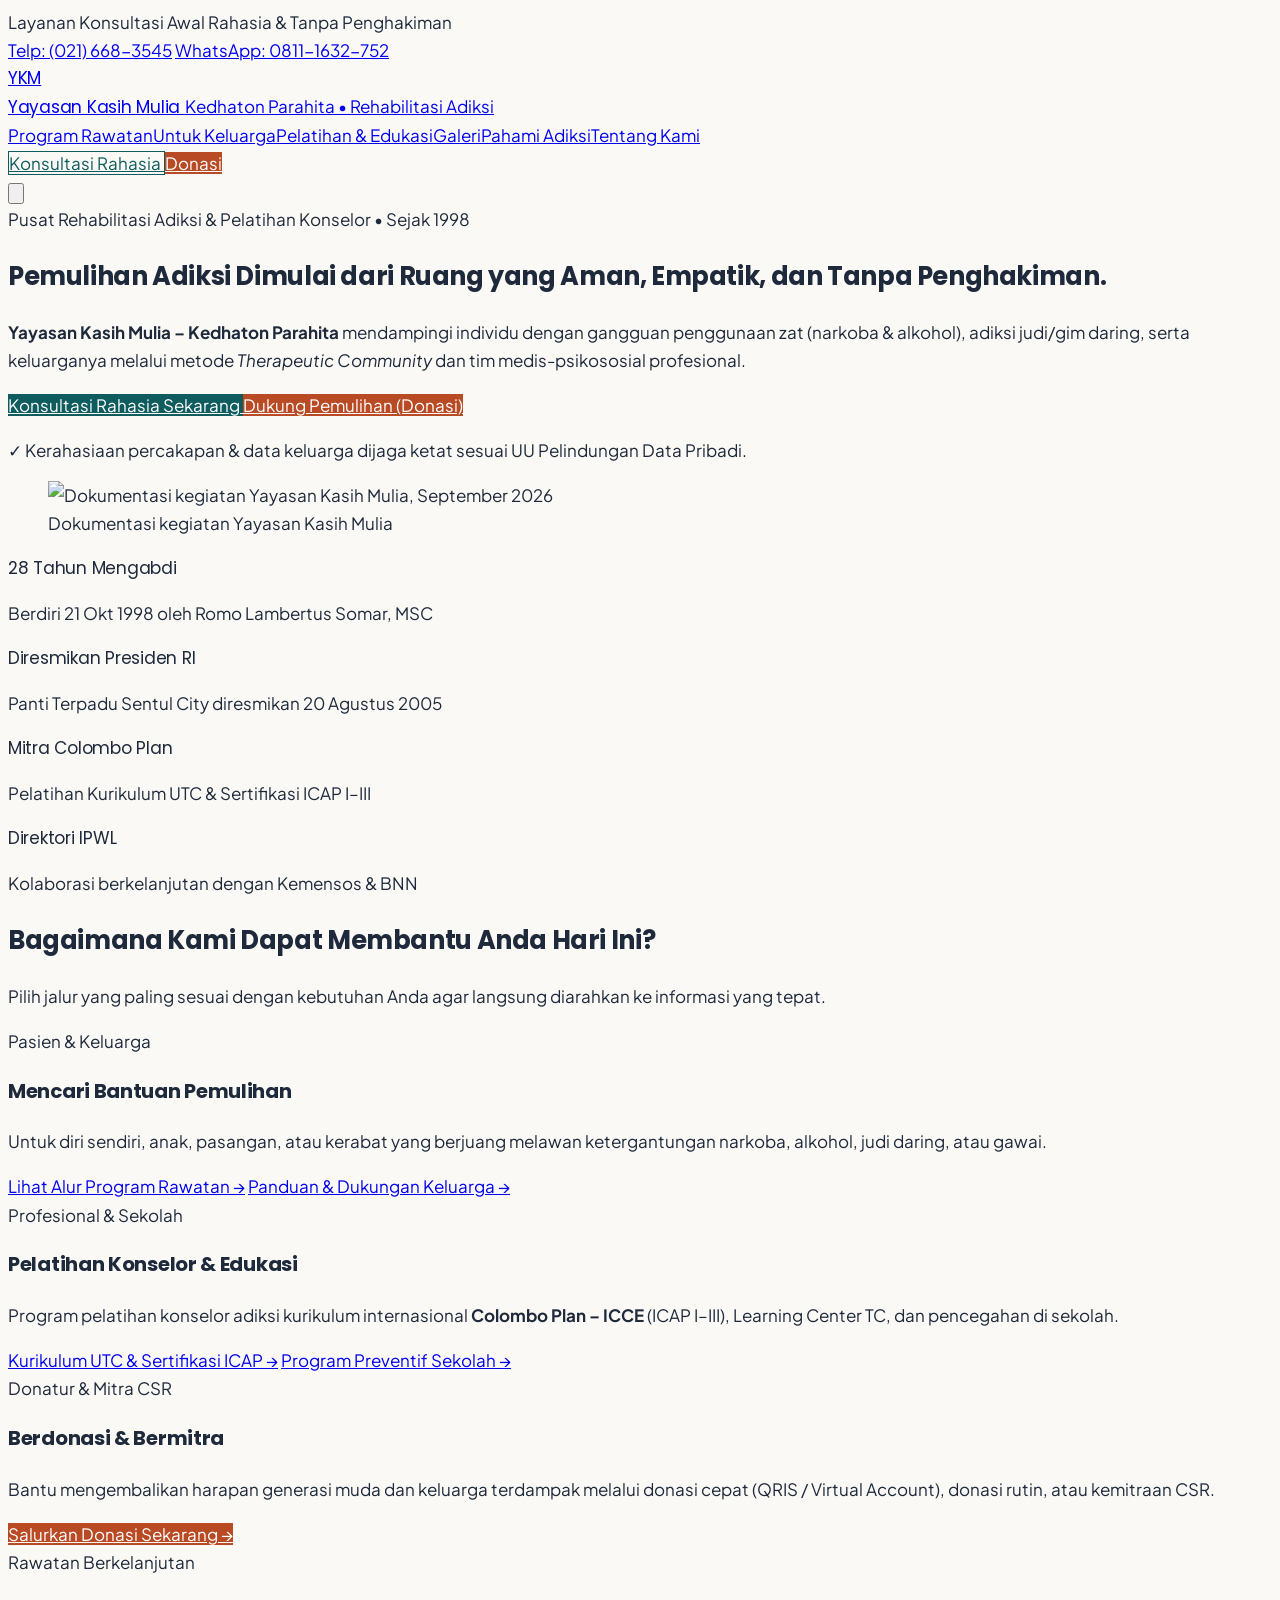
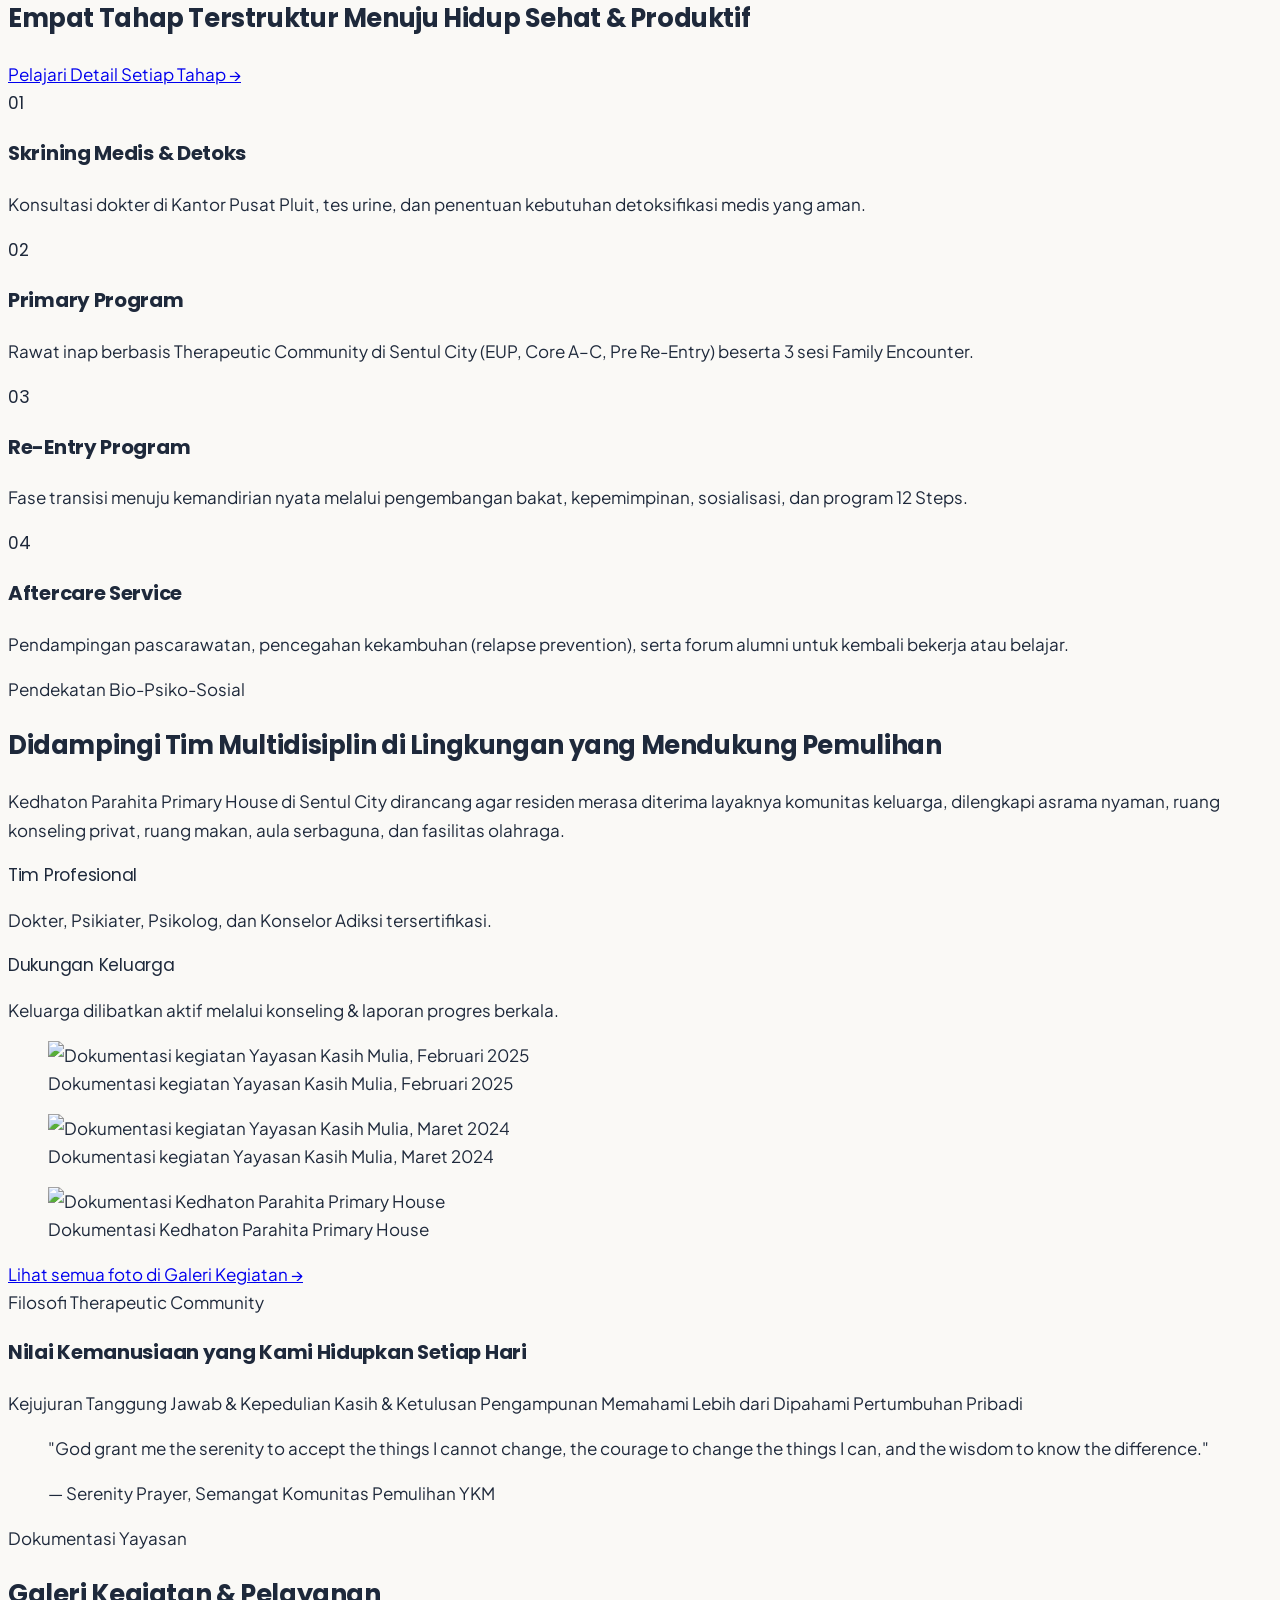
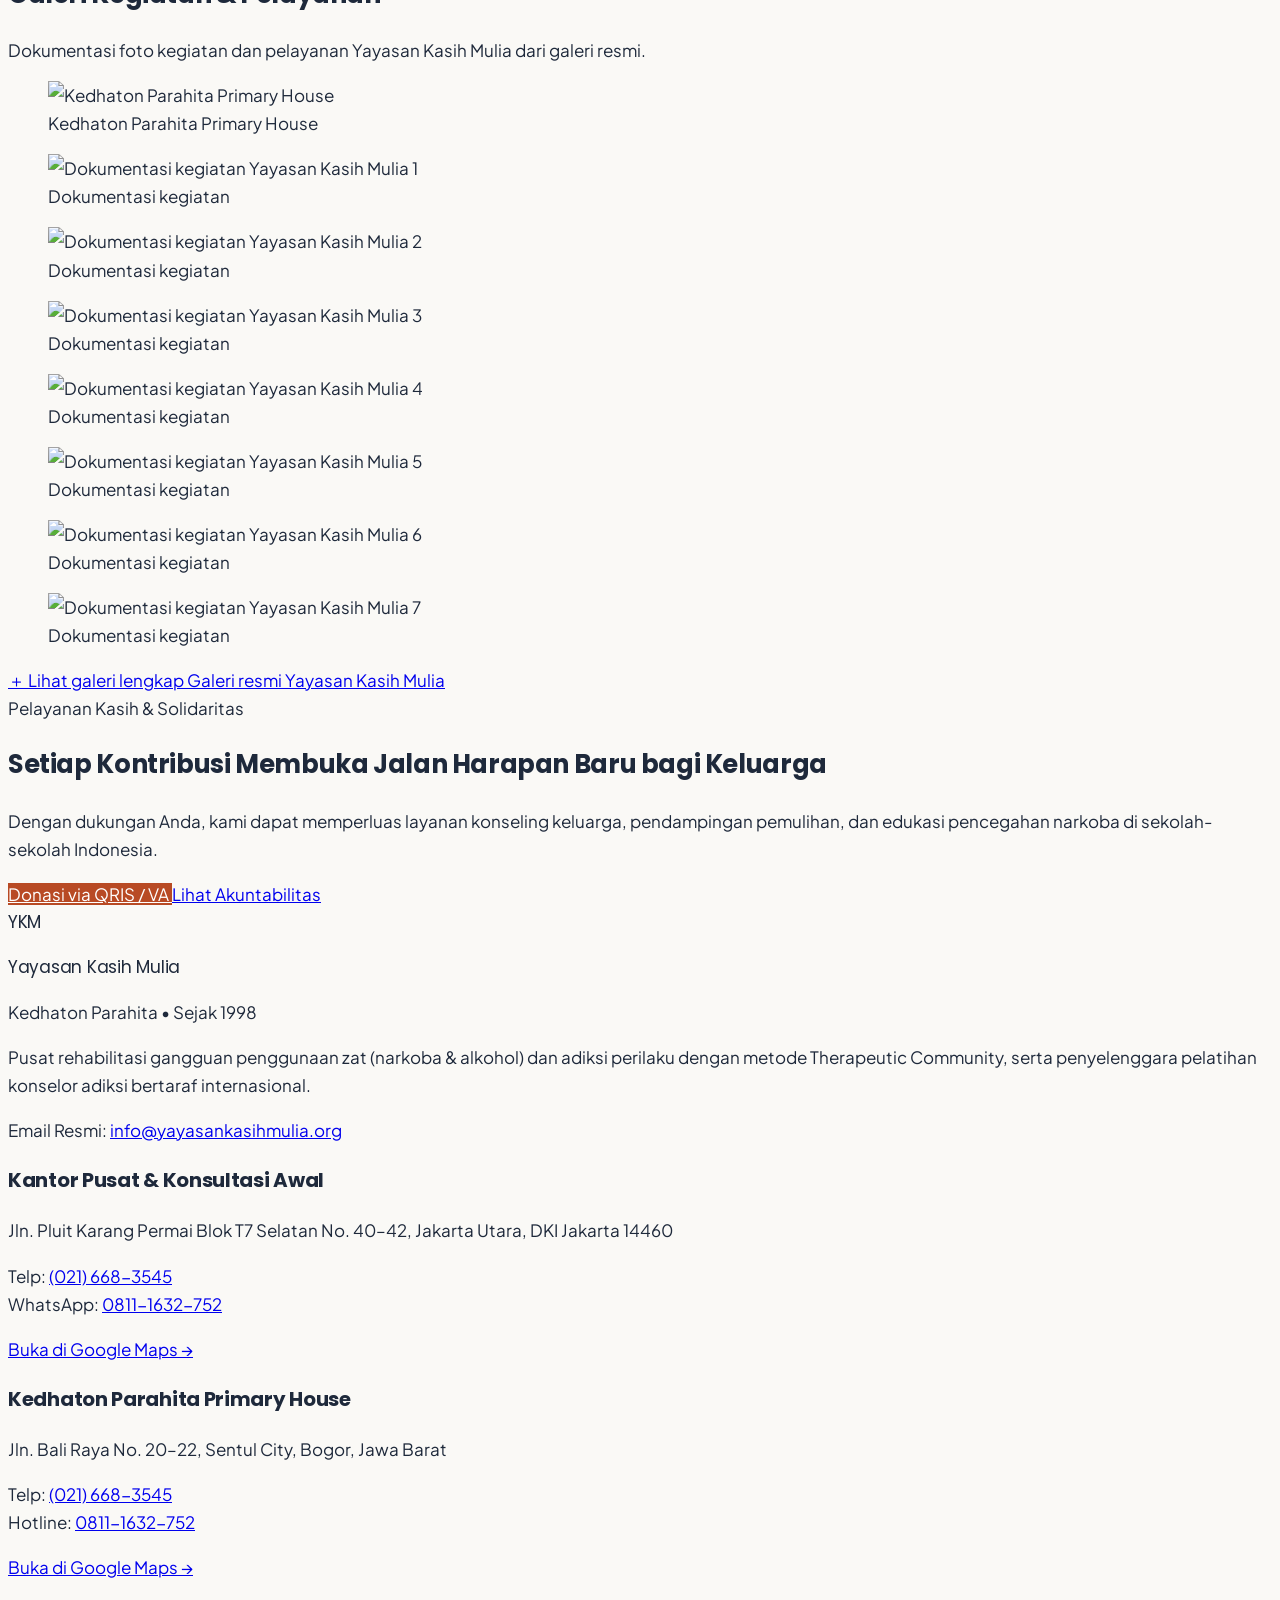
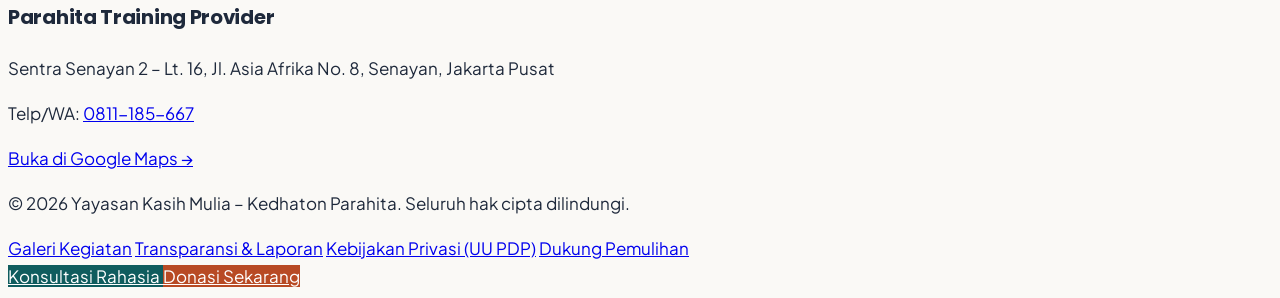
==== commit 91aff7e3: "Add Kedhaton Parahita facility photo to homepage gallery" ====
--- a/website/index.html
+++ b/website/index.html
@@ -270,6 +270,10 @@
 
       <div class="grid grid-cols-2 md:grid-cols-3 lg:grid-cols-4 gap-4 sm:gap-5">
         <figure class="group overflow-hidden rounded-2xl bg-white border border-[#D8E2E2]">
+          <img src="https://www.yayasankasihmulia.org/wp-content/uploads/2020/06/KedatonP-1-1000x800.png" alt="Kedhaton Parahita Primary House" loading="lazy" decoding="async" class="w-full aspect-[4/3] object-cover transition-transform duration-500 group-hover:scale-105" />
+          <figcaption class="px-3 py-3 text-sm font-medium text-[#334155]">Kedhaton Parahita Primary House</figcaption>
+        </figure>
+        <figure class="group overflow-hidden rounded-2xl bg-white border border-[#D8E2E2]">
           <img src="https://www.yayasankasihmulia.org/wp-content/uploads/2016/06/gallery-img8.jpg" alt="Dokumentasi kegiatan Yayasan Kasih Mulia 1" loading="lazy" decoding="async" class="w-full aspect-[4/3] object-cover transition-transform duration-500 group-hover:scale-105" />
           <figcaption class="px-3 py-3 text-sm font-medium text-[#334155]">Dokumentasi kegiatan</figcaption>
         </figure>
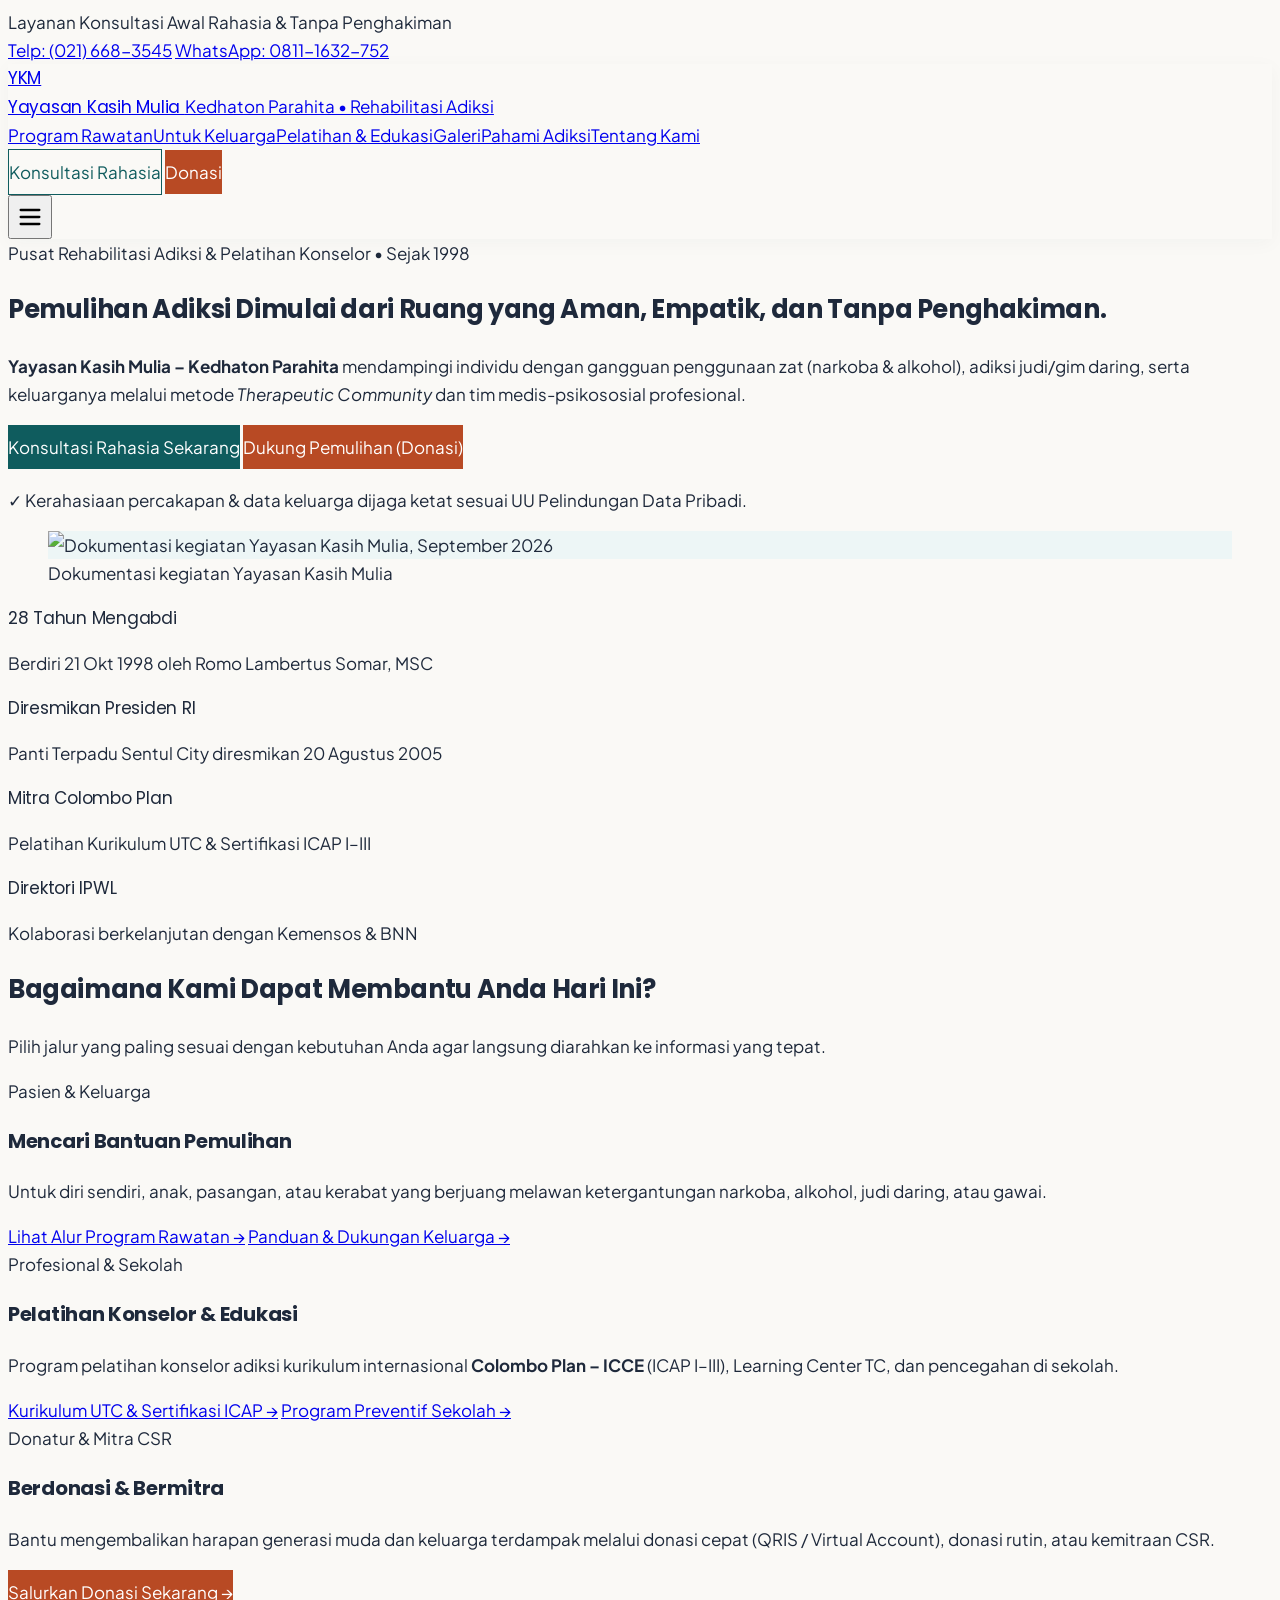
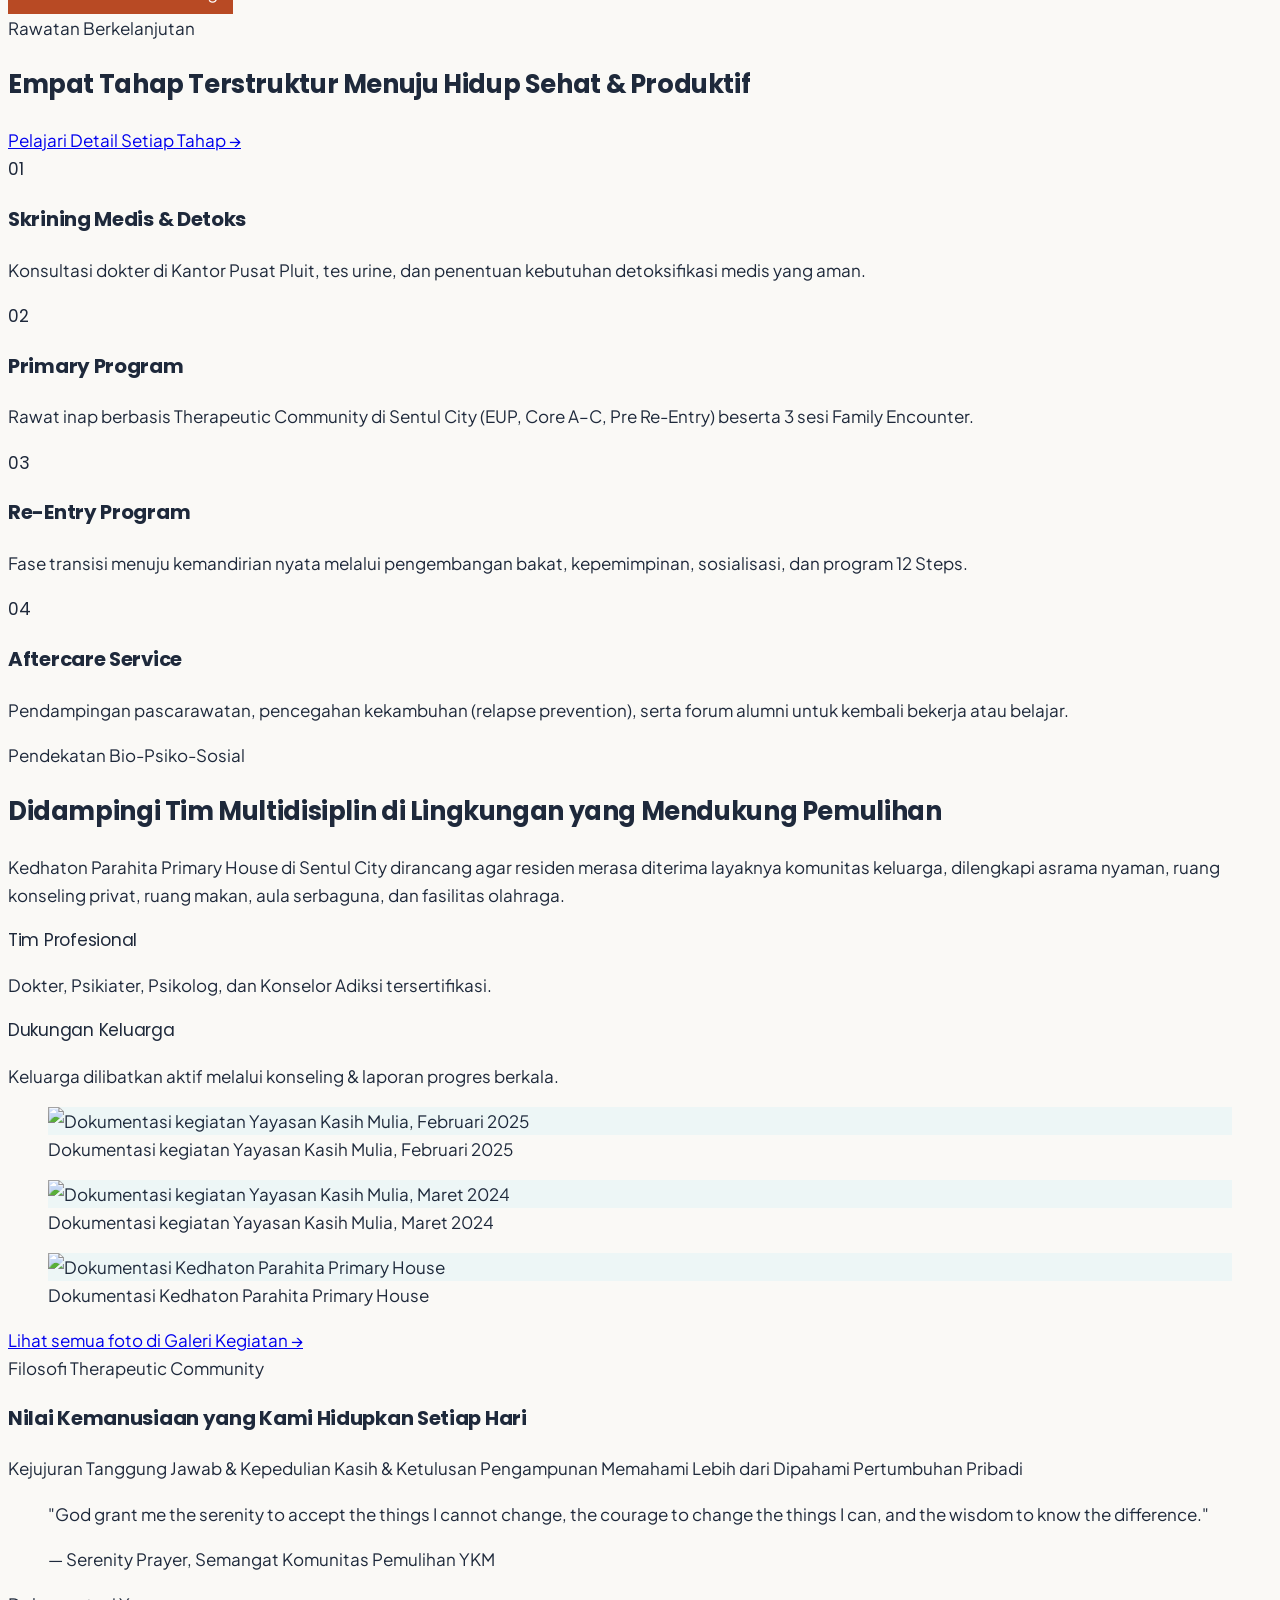
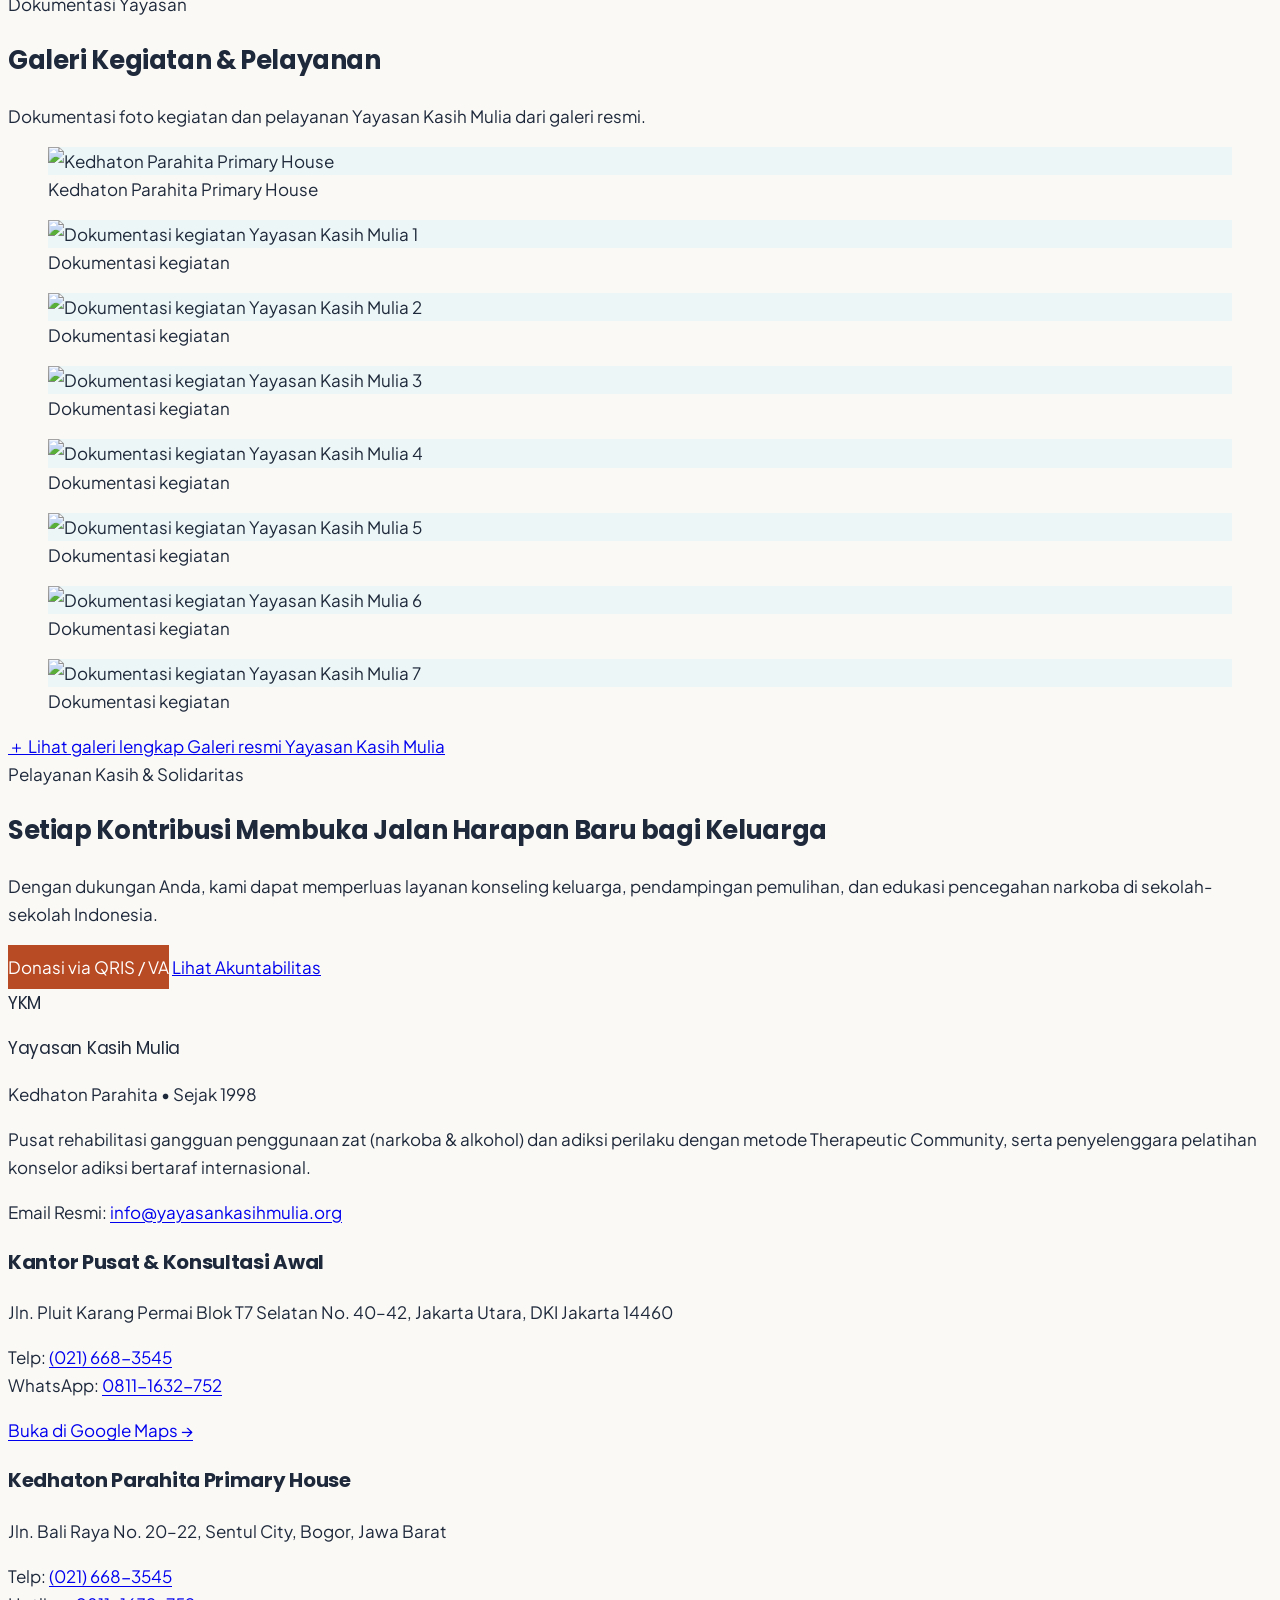
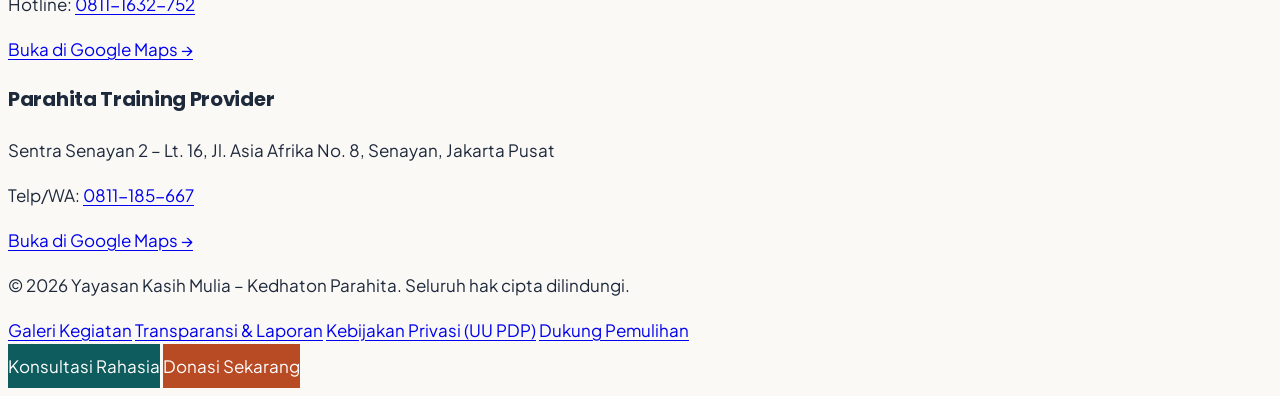
==== commit 7d493254: "Fix gallery anchor for working navigation" ====
--- a/website/index.html
+++ b/website/index.html
@@ -227,7 +227,7 @@
               <figcaption class="sr-only">Dokumentasi Kedhaton Parahita Primary House</figcaption>
             </figure>
           </div>
-          <a href="galeri.html" class="inline-flex items-center gap-2 text-sm font-semibold text-[#0F5C5E] hover:underline">Lihat semua foto di Galeri Kegiatan <span aria-hidden="true">&rarr;</span></a>
+          <a href="index.html#galeri" class="inline-flex items-center gap-2 text-sm font-semibold text-[#0F5C5E] hover:underline">Lihat semua foto di Galeri Kegiatan <span aria-hidden="true">&rarr;</span></a>
         </div>
 
         <!-- Nilai & Serenity Prayer -->
@@ -255,7 +255,7 @@
     </section>
 
     <!-- Galeri dokumentasi resmi Yayasan Kasih Mulia -->
-    <section class="max-w-7xl mx-auto px-4 sm:px-6 lg:px-8 py-16 sm:py-20">
+    <section id="galeri" class="max-w-7xl mx-auto px-4 sm:px-6 lg:px-8 py-16 sm:py-20">
       <div class="max-w-3xl mb-8 sm:mb-10">
         <span class="inline-block px-3 py-1 rounded-full bg-[#E8F1EF] text-[#0F5C5E] text-xs font-semibold mb-3">
           Dokumentasi Yayasan
--- a/website/css/style.css
+++ b/website/css/style.css
@@ -111,3 +111,63 @@
 .accordion-content[hidden] {
   display: none;
 }
+
+
+/* UI refresh: consistency, accessibility and mobile usability */
+:root { --shadow-soft: 0 10px 30px rgba(10, 61, 63, .06); }
+html { scroll-padding-top: 6.5rem; }
+body { min-width: 320px; }
+img { max-width: 100%; }
+::selection { background: #CFE5E2; color: var(--teal-dark); }
+h1, h2, h3 { text-wrap: balance; }
+p { text-wrap: pretty; }
+a, button { touch-action: manipulation; -webkit-tap-highlight-color: transparent; }
+button, input, select, textarea { font: inherit; }
+main section[id] { scroll-margin-top: 7rem; }
+main img { background: #EDF6F6; }
+main figure img { display: block; width: 100%; height: 100%; object-fit: cover; transition: transform .4s ease; }
+main figure:hover img { transform: scale(1.025); }
+article { transition: border-color .2s ease, box-shadow .2s ease, transform .2s ease; }
+article:hover { box-shadow: var(--shadow-soft); }
+main a[class*="btn-"], .btn-primary-cta, .btn-teal, .btn-outline-teal {
+  min-height: 44px; display: inline-flex; align-items: center; justify-content: center;
+  gap: .45rem; text-decoration: none; cursor: pointer;
+}
+.btn-primary-cta:hover, .btn-teal:hover, .btn-outline-teal:hover { transform: translateY(-1px); }
+.btn-primary-cta:focus-visible, .btn-teal:focus-visible, .btn-outline-teal:focus-visible {
+  outline: 3px solid #E8A58F; outline-offset: 3px;
+}
+input, select, textarea { width: 100%; min-height: 46px; border-radius: .75rem; }
+textarea { min-height: 120px; resize: vertical; }
+input:focus, select:focus, textarea:focus {
+  border-color: var(--teal-primary); outline: 3px solid rgba(15, 92, 94, .13);
+}
+label { display: inline-block; margin-bottom: .35rem; font-weight: 600; }
+button:disabled, input:disabled, select:disabled, textarea:disabled { opacity: .55; cursor: not-allowed; }
+#site-header { position: relative; z-index: 50; }
+#site-header header { box-shadow: 0 4px 18px rgba(10, 61, 63, .035); }
+#mobile-menu { max-height: calc(100dvh - 6rem); overflow-y: auto; overscroll-behavior: contain; }
+#mobile-menu a { min-height: 46px; display: flex; align-items: center; }
+#mobile-menu[hidden] { display: none !important; }
+#mobile-menu-btn { min-width: 44px; min-height: 44px; display: inline-flex; align-items: center; justify-content: center; }
+#site-footer a { text-underline-offset: .2em; }
+[data-accordion-trigger] { min-height: 48px; cursor: pointer; }
+.accordion-content[hidden] { display: none !important; }
+@media (max-width: 767px) {
+  body { padding-bottom: calc(76px + env(safe-area-inset-bottom)); }
+  #site-header .h-20 { height: 4.5rem; }
+  main h1 { font-size: clamp(1.9rem, 8vw, 2.6rem); line-height: 1.16; }
+  main h2 { line-height: 1.22; }
+  main .rounded-3xl { border-radius: 1.25rem; }
+  main .p-8 { padding: 1.35rem; }
+}
+@media (min-width: 768px) and (max-width: 1023px) {
+  #site-header .h-20 { height: 4.5rem; }
+}
+@media (prefers-reduced-motion: reduce) {
+  html { scroll-behavior: auto; }
+  *, *::before, *::after {
+    animation-duration: .01ms !important; animation-iteration-count: 1 !important;
+    transition-duration: .01ms !important; scroll-behavior: auto !important;
+  }
+}
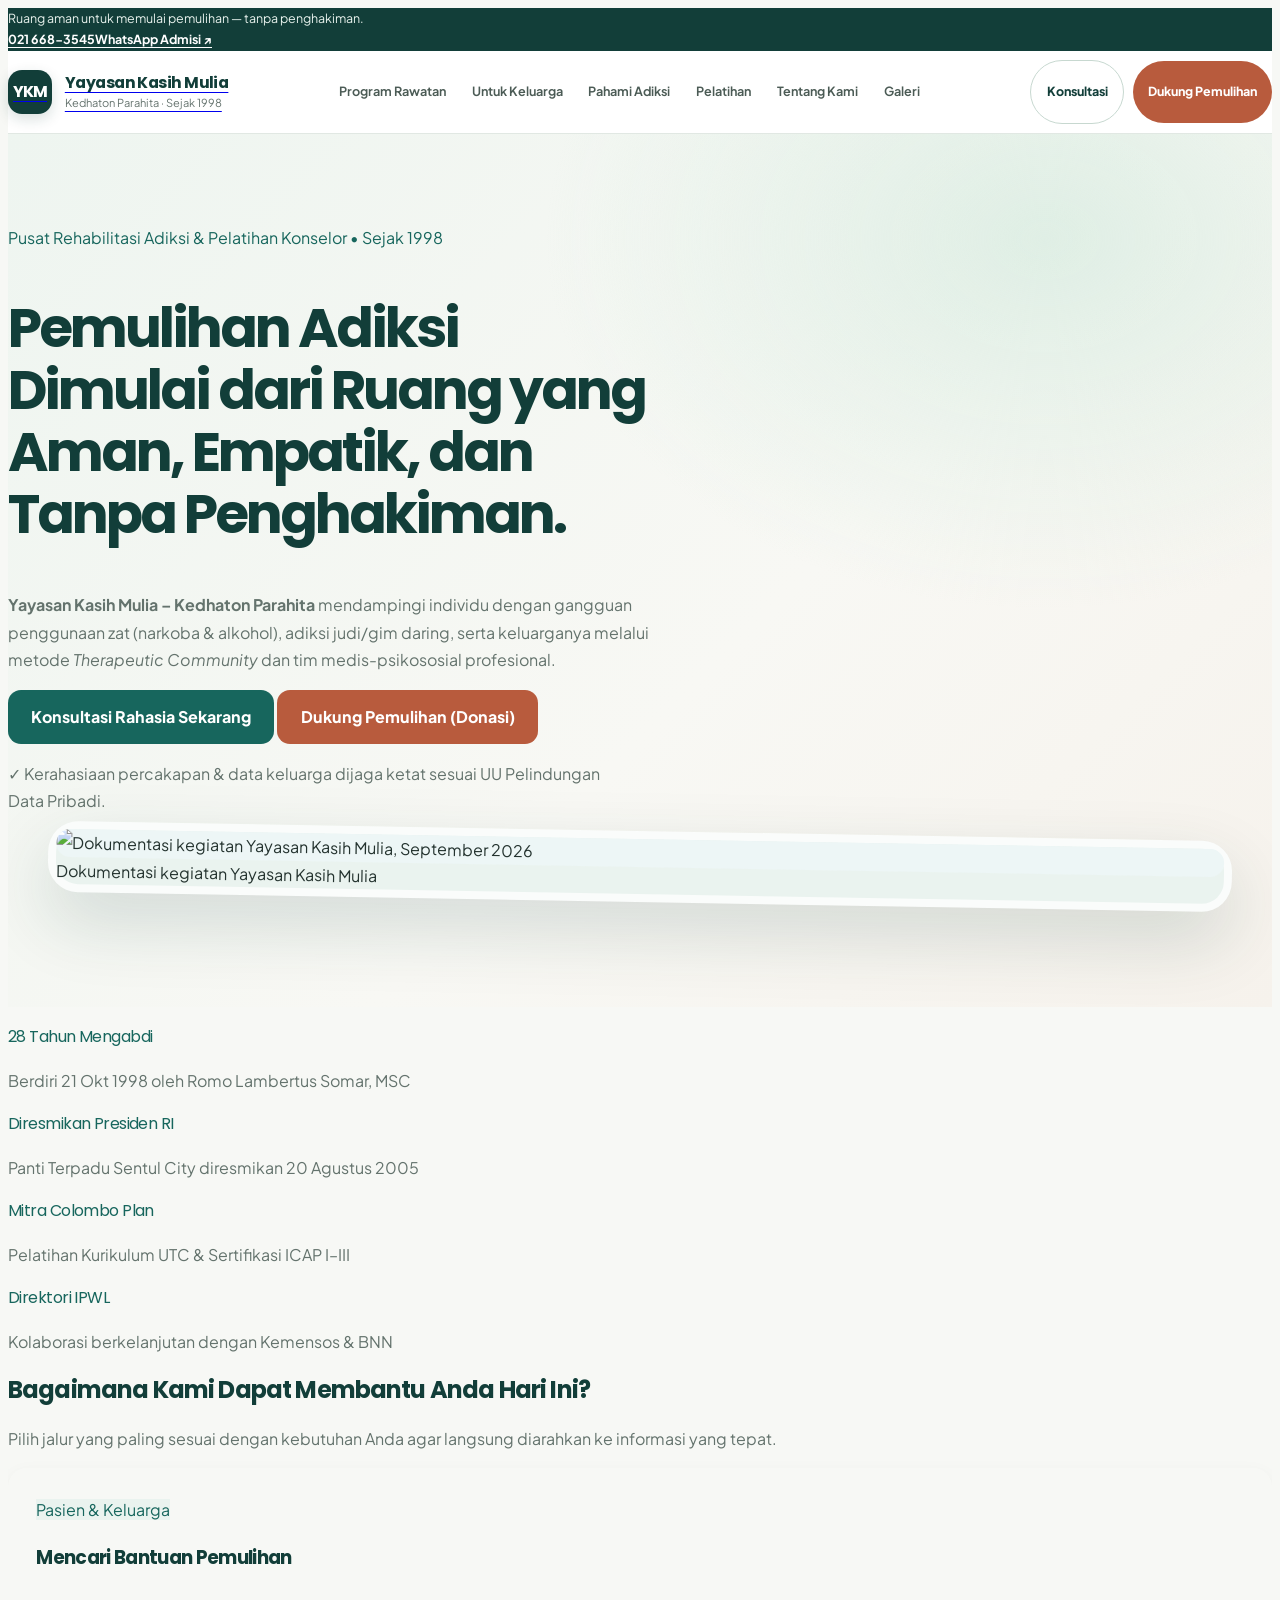
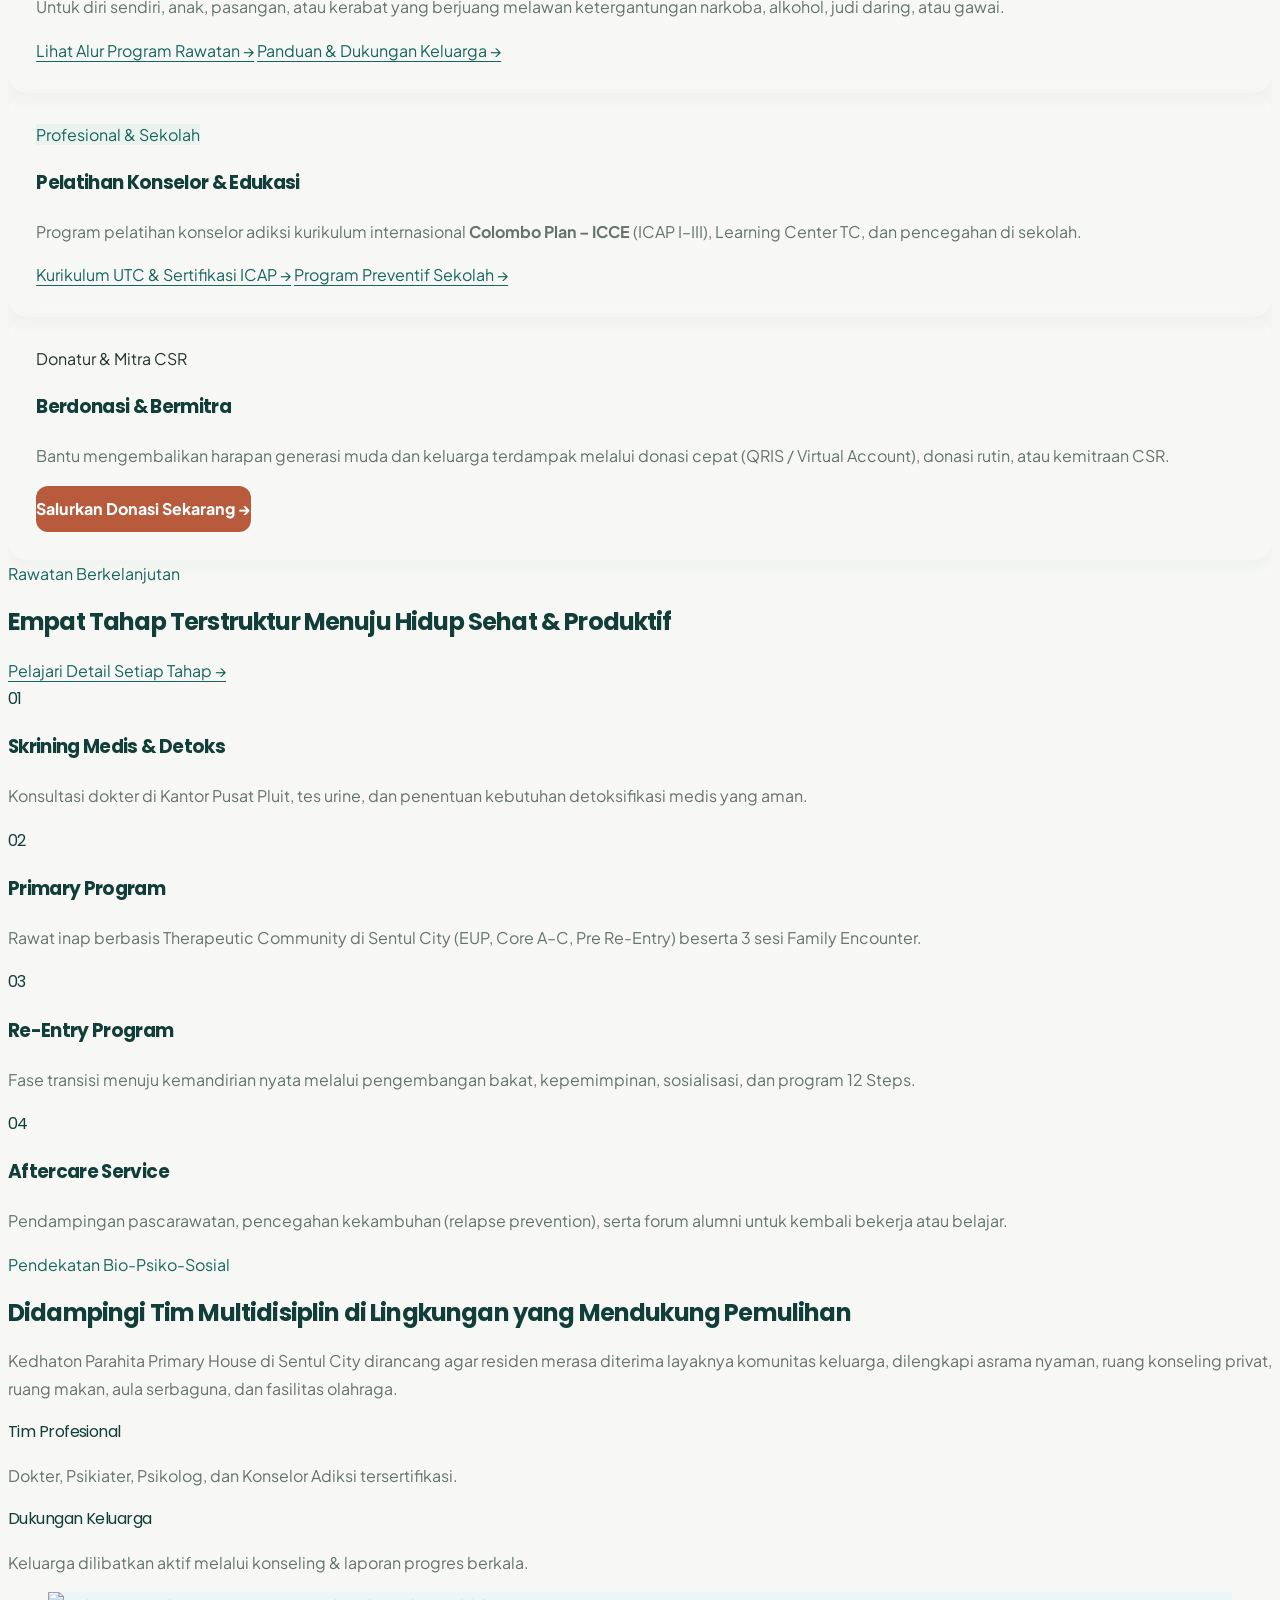
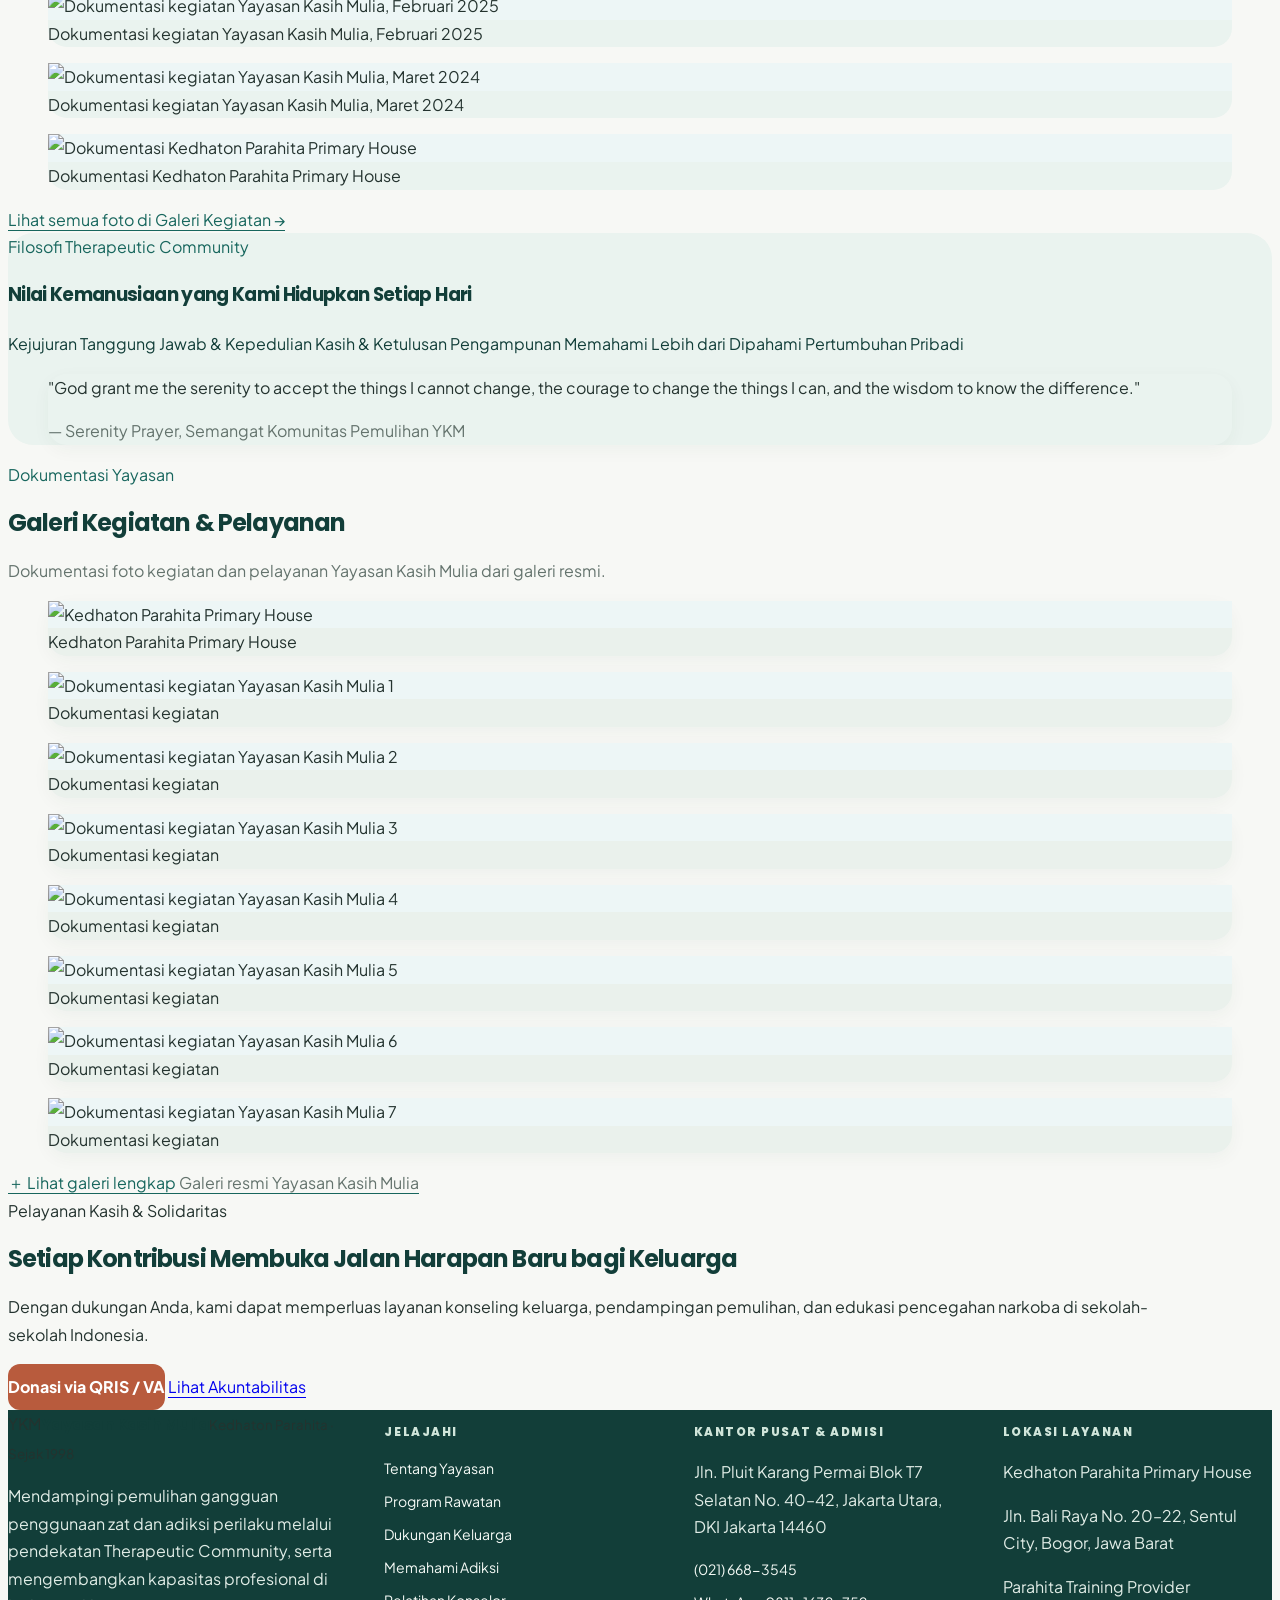
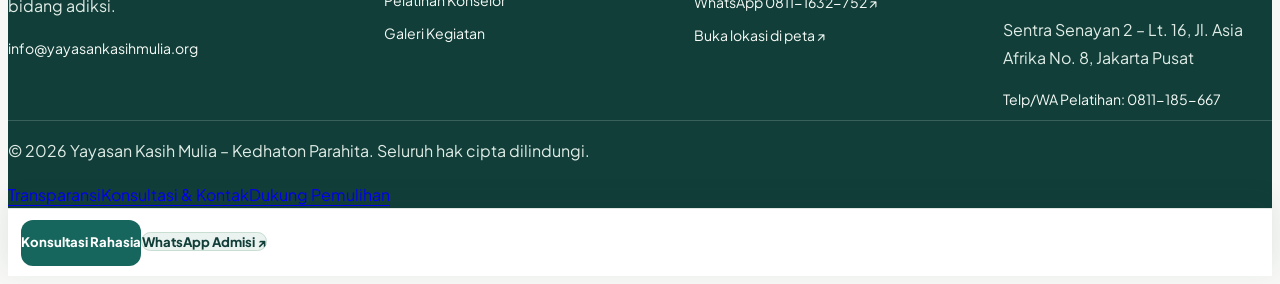
==== commit a59d8461: "Apply redesigned homepage hero layout" ====
--- a/website/index.html
+++ b/website/index.html
@@ -16,7 +16,7 @@
 
   <main id="main-content">
     <!-- Hero Statis Tenang (Five-Second Clarity) -->
-    <section class="relative bg-gradient-to-b from-[#EDF6F6] via-[#FAF9F6] to-[#FAF9F6] pt-12 pb-16 lg:pt-20 lg:pb-24">
+    <section class="home-hero relative bg-gradient-to-b from-[#EDF6F6] via-[#FAF9F6] to-[#FAF9F6] pt-12 pb-16 lg:pt-20 lg:pb-24">
       <div class="max-w-7xl mx-auto px-4 sm:px-6 lg:px-8">
         <div class="grid lg:grid-cols-12 gap-10 lg:gap-12 items-center">
           <div class="lg:col-span-7">
--- a/website/css/style.css
+++ b/website/css/style.css
@@ -171,3 +171,324 @@
     transition-duration: .01ms !important; scroll-behavior: auto !important;
   }
 }
+
+
+/* ---------------------------------------------------------
+   YKM DESIGN SYSTEM — refined visual language
+   Calm, human, clear, and accessible across all pages.
+---------------------------------------------------------- */
+:root {
+  --teal-primary: #17665D;
+  --teal-dark: #123E39;
+  --teal-soft: #EAF3EF;
+  --terracotta: #B85B3D;
+  --terracotta-hover: #98472F;
+  --terracotta-soft: #F8EEE9;
+  --canvas: #F7F8F5;
+  --surface: #FFFFFF;
+  --text-main: #24332F;
+  --text-muted: #66746F;
+  --border-subtle: #E1E8E3;
+  --success: #287653;
+  --shadow-soft: 0 14px 38px rgba(18, 62, 57, .075);
+  --shadow-card: 0 5px 18px rgba(18, 62, 57, .045);
+}
+
+html { scroll-padding-top: 7rem; }
+body {
+  background: var(--canvas);
+  color: var(--text-main);
+  font-family: 'Plus Jakarta Sans', sans-serif;
+  font-size: 16px;
+  line-height: 1.72;
+}
+h1, h2, h3, h4, .font-heading {
+  color: var(--teal-dark);
+  font-family: 'Poppins', sans-serif;
+  letter-spacing: -.035em;
+}
+h1 { font-weight: 700; }
+h2 { font-weight: 650; }
+p { color: inherit; }
+a { text-underline-offset: .22em; }
+::selection { background: #D6E9E1; color: var(--teal-dark); }
+main { overflow: clip; }
+main section[id] { scroll-margin-top: 7rem; }
+
+#site-header { position: relative; z-index: 60; }
+#site-header .site-topbar {
+  background: var(--teal-dark);
+  color: #E8F2ED;
+  font-size: .78rem;
+}
+#site-header .site-topbar a { color: #FFFFFF; font-weight: 700; }
+#site-header .site-header-main {
+  position: sticky;
+  top: 0;
+  z-index: 50;
+  background: rgba(255,255,255,.94);
+  border-bottom: 1px solid var(--border-subtle);
+  backdrop-filter: blur(16px);
+  -webkit-backdrop-filter: blur(16px);
+}
+#site-header .site-header-inner {
+  min-height: 82px;
+  display: flex;
+  align-items: center;
+  justify-content: space-between;
+  gap: 1.25rem;
+}
+#site-header .site-brand { display: inline-flex; align-items: center; gap: .8rem; min-width: 0; }
+#site-header .site-brand-mark {
+  width: 44px; height: 44px; flex: 0 0 44px;
+  display: grid; place-items: center;
+  border-radius: 14px;
+  background: var(--teal-dark);
+  color: #fff;
+  font: 700 1rem 'Poppins', sans-serif;
+  letter-spacing: -.06em;
+  box-shadow: 0 5px 14px rgba(18,62,57,.16);
+}
+#site-header .site-brand-name {
+  display: block; color: var(--teal-dark);
+  font: 700 .98rem/1.25 'Poppins', sans-serif;
+  letter-spacing: -.035em;
+}
+#site-header .site-brand-sub {
+  display: block; color: var(--text-muted);
+  font-size: .69rem; line-height: 1.35; margin-top: .18rem;
+}
+#site-header .site-nav-desktop {
+  display: none; align-items: center; gap: .18rem;
+}
+#site-header .site-nav-link {
+  display: inline-flex; align-items: center; justify-content: center;
+  min-height: 42px; padding: .58rem .72rem;
+  border-radius: 10px; color: #4B5B55;
+  font-size: .79rem; font-weight: 650;
+  text-decoration: none; white-space: nowrap;
+  transition: background .18s ease, color .18s ease;
+}
+#site-header .site-nav-link:hover,
+#site-header .site-nav-link[aria-current="page"] {
+  background: var(--teal-soft); color: var(--teal-dark);
+}
+#site-header .site-header-actions { display: none; align-items: center; gap: .55rem; }
+#site-header .site-header-actions a {
+  display: inline-flex; align-items: center; justify-content: center;
+  min-height: 42px; padding: .62rem .95rem;
+  border-radius: 999px; font-size: .78rem; font-weight: 750;
+  text-decoration: none; white-space: nowrap;
+}
+#site-header .site-action-secondary { border: 1px solid #C7D8D0; color: var(--teal-dark); background: #fff; }
+#site-header .site-action-primary { background: var(--terracotta); color: #fff; }
+#site-header .site-mobile-toggle {
+  width: 46px; height: 46px; display: inline-grid; place-items: center;
+  border: 1px solid var(--border-subtle); border-radius: 13px;
+  background: #fff; color: var(--teal-dark);
+}
+#site-header #mobile-menu {
+  max-height: calc(100dvh - 5.2rem);
+  overflow-y: auto; overscroll-behavior: contain;
+  border-top: 1px solid var(--border-subtle);
+  background: #fff; padding: .8rem 1rem 1.2rem;
+  box-shadow: 0 18px 30px rgba(18,62,57,.10);
+}
+#site-header #mobile-menu[hidden] { display: none !important; }
+#site-header #mobile-menu a {
+  min-height: 48px; display: flex; align-items: center;
+  padding: .7rem .9rem; border-radius: 11px;
+  color: var(--text-main); font-size: .92rem; font-weight: 650;
+  text-decoration: none;
+}
+#site-header #mobile-menu a[aria-current="page"] { background: var(--teal-soft); color: var(--teal-dark); }
+#site-header .mobile-menu-actions {
+  display: grid; grid-template-columns: 1fr 1fr; gap: .65rem;
+  border-top: 1px solid var(--border-subtle); margin-top: .8rem; padding-top: 1rem;
+}
+#site-header .mobile-menu-actions a { justify-content: center; text-align: center; }
+
+.home-hero {
+  position: relative;
+  isolation: isolate;
+  padding-top: clamp(3.6rem, 7vw, 6.8rem) !important;
+  padding-bottom: clamp(3.8rem, 7vw, 6.8rem) !important;
+  background:
+    radial-gradient(ellipse at 82% 12%, rgba(214,235,223,.72), transparent 34%),
+    linear-gradient(135deg, #EEF5F0 0%, #F8F8F4 58%, #F6F2EC 100%) !important;
+}
+.home-hero h1 {
+  max-width: 760px;
+  font-size: clamp(2.35rem, 4.3vw, 4rem) !important;
+  line-height: 1.13 !important;
+  letter-spacing: -.055em;
+}
+.home-hero p { max-width: 660px; }
+.home-hero figure {
+  border: 8px solid rgba(255,255,255,.78);
+  border-radius: 30px !important;
+  box-shadow: 0 28px 70px rgba(18,62,57,.16);
+  transform: rotate(1deg);
+}
+.home-hero figure img { border-radius: 22px; }
+.home-hero .btn-teal,
+.home-hero .btn-primary-cta { min-height: 54px; padding-inline: 1.45rem; border-radius: 13px; }
+
+main > section:first-child:not(.home-hero) {
+  position: relative;
+  padding-top: clamp(3rem, 5vw, 4.8rem) !important;
+  padding-bottom: clamp(3rem, 5vw, 4.8rem) !important;
+  background:
+    radial-gradient(ellipse at 90% 5%, rgba(214,235,223,.58), transparent 34%),
+    linear-gradient(135deg, #EDF4EF 0%, #F7F8F5 100%) !important;
+  border-bottom: 1px solid var(--border-subtle);
+}
+main > section:first-child:not(.home-hero) h1 {
+  max-width: 900px;
+  font-size: clamp(2rem, 4vw, 3.15rem) !important;
+  line-height: 1.16 !important;
+  letter-spacing: -.05em;
+}
+main > section:first-child:not(.home-hero) p {
+  max-width: 760px;
+  color: #596B64;
+  font-size: clamp(.98rem, 1.3vw, 1.13rem);
+}
+main > section:first-child:not(.home-hero) .uppercase {
+  letter-spacing: .16em;
+}
+
+main section:not(.home-hero) {
+  scroll-margin-top: 7rem;
+}
+main section h2 {
+  line-height: 1.22;
+  letter-spacing: -.04em;
+}
+main section h3 { letter-spacing: -.025em; }
+main .text-\[\#475569\] { color: #64736D !important; }
+main .text-\[\#0A3D3F\] { color: var(--teal-dark) !important; }
+main .text-\[\#0F5C5E\] { color: var(--teal-primary) !important; }
+main .bg-\[\#EDF6F6\] { background-color: var(--teal-soft) !important; }
+main .border-\[\#D8E2E2\] { border-color: var(--border-subtle) !important; }
+
+main article,
+main .bg-white.rounded-2xl,
+main .bg-white.rounded-3xl {
+  border-color: var(--border-subtle);
+  box-shadow: var(--shadow-card);
+}
+main article {
+  border-radius: 22px;
+  padding: clamp(1.35rem, 2.2vw, 1.9rem);
+}
+main article:hover {
+  box-shadow: var(--shadow-soft);
+  transform: translateY(-3px);
+}
+main figure { background: #EAF1EC; }
+main figure img { display: block; width: 100%; height: 100%; object-fit: cover; }
+main .rounded-3xl { border-radius: 25px; }
+main .rounded-2xl { border-radius: 19px; }
+
+.btn-primary-cta, .btn-teal, .btn-outline-teal,
+main a[class*="btn-"] {
+  min-height: 46px;
+  display: inline-flex; align-items: center; justify-content: center;
+  gap: .45rem;
+  border-radius: 12px;
+  font-weight: 750;
+  text-decoration: none;
+  cursor: pointer;
+  transition: transform .18s ease, background .18s ease, box-shadow .18s ease;
+}
+.btn-primary-cta { background: var(--terracotta); color: #fff; }
+.btn-primary-cta:hover { background: var(--terracotta-hover); box-shadow: 0 8px 18px rgba(184,91,61,.18); }
+.btn-teal { background: var(--teal-primary); color: #fff; }
+.btn-teal:hover { background: var(--teal-dark); box-shadow: 0 8px 18px rgba(23,102,93,.18); }
+.btn-outline-teal { border: 1px solid #B9CEC4; color: var(--teal-dark); background: #fff; }
+.btn-outline-teal:hover { background: var(--teal-soft); }
+.btn-primary-cta:hover, .btn-teal:hover, .btn-outline-teal:hover { transform: translateY(-1px); }
+
+input:not([type="checkbox"]):not([type="radio"]),
+select, textarea {
+  width: 100%; min-height: 48px; border-radius: 11px;
+  border: 1px solid #D7E1DB; background: #fff;
+  color: var(--text-main); padding: .75rem .95rem;
+}
+textarea { min-height: 125px; resize: vertical; }
+input[type="checkbox"], input[type="radio"] {
+  width: 1.1rem; height: 1.1rem; min-height: 1.1rem;
+  accent-color: var(--teal-primary); flex: 0 0 auto;
+}
+input:focus, select:focus, textarea:focus {
+  border-color: var(--teal-primary);
+  outline: 3px solid rgba(23,102,93,.13);
+}
+label:not(.flex) { display: block; margin-bottom: .4rem; font-weight: 650; }
+button, input, select, textarea { font: inherit; }
+button:disabled, input:disabled, select:disabled, textarea:disabled { opacity: .55; cursor: not-allowed; }
+
+#site-footer footer {
+  background: #123E39 !important;
+  margin-top: 0;
+}
+#site-footer footer h3 { color: #D0E5DA !important; }
+#site-footer footer p { color: #E0ECE6; }
+#site-footer footer a { text-underline-offset: .22em; }
+#site-footer footer .border-t { border-color: rgba(213,235,223,.2) !important; }
+#site-footer .site-footer-grid { display: grid; gap: 2.5rem; }
+#site-footer .site-footer-heading {
+  margin-bottom: .85rem; color: #C8E0D4; font-size: .73rem;
+  font-weight: 800; letter-spacing: .13em; text-transform: uppercase;
+}
+#site-footer .site-footer-link {
+  display: block; width: fit-content; margin: .55rem 0;
+  color: #F5FAF6; font-size: .88rem; text-decoration: none;
+}
+#site-footer .site-footer-link:hover { color: #BBDCCB; text-decoration: underline; }
+#site-footer .site-footer-bottom { border-top: 1px solid rgba(213,235,223,.2); }
+#site-footer .mobile-action-bar {
+  background: rgba(255,255,255,.97);
+  border-top: 1px solid var(--border-subtle);
+  box-shadow: 0 -8px 24px rgba(18,62,57,.10);
+  padding: .65rem .8rem calc(.65rem + env(safe-area-inset-bottom));
+}
+#site-footer .mobile-action-bar a {
+  min-height: 46px; border-radius: 12px;
+  font-size: .82rem; font-weight: 750; text-decoration: none;
+}
+#site-footer .mobile-action-whatsapp {
+  background: var(--teal-soft); color: var(--teal-dark);
+  border: 1px solid #C9DED2;
+}
+
+:focus-visible { outline: 3px solid #D58B70; outline-offset: 3px; border-radius: 6px; }
+.skip-link { z-index: 100; }
+@media (min-width: 1100px) {
+  #site-header .site-nav-desktop { display: flex; }
+  #site-header .site-header-actions { display: flex; }
+  #site-header .site-mobile-toggle { display: none; }
+}
+@media (min-width: 768px) {
+  #site-footer .site-footer-grid { grid-template-columns: 1.25fr 1fr 1fr 1fr; }
+}
+@media (max-width: 767px) {
+  body { padding-bottom: calc(74px + env(safe-area-inset-bottom)); font-size: 15px; }
+  #site-header .site-topbar { font-size: .7rem; }
+  #site-header .site-header-inner { min-height: 72px; }
+  #site-header .site-brand-mark { width: 40px; height: 40px; flex-basis: 40px; border-radius: 12px; }
+  #site-header .site-brand-name { font-size: .88rem; }
+  #site-header .site-brand-sub { font-size: .62rem; }
+  .home-hero { padding-top: 3.1rem !important; padding-bottom: 3.4rem !important; }
+  .home-hero h1 { font-size: clamp(2.2rem, 10vw, 3rem) !important; }
+  .home-hero figure { margin-top: .5rem; border-width: 6px; border-radius: 22px !important; transform: none; }
+  main > section:first-child:not(.home-hero) h1 { font-size: clamp(2rem, 9vw, 2.7rem) !important; }
+  main .rounded-3xl { border-radius: 20px; }
+  main .p-8 { padding: 1.35rem; }
+  main article { padding: 1.35rem; }
+}
+@media (prefers-reduced-motion: reduce) {
+  html { scroll-behavior: auto; }
+  *, *::before, *::after { animation-duration: .01ms !important; animation-iteration-count: 1 !important; transition-duration: .01ms !important; }
+}
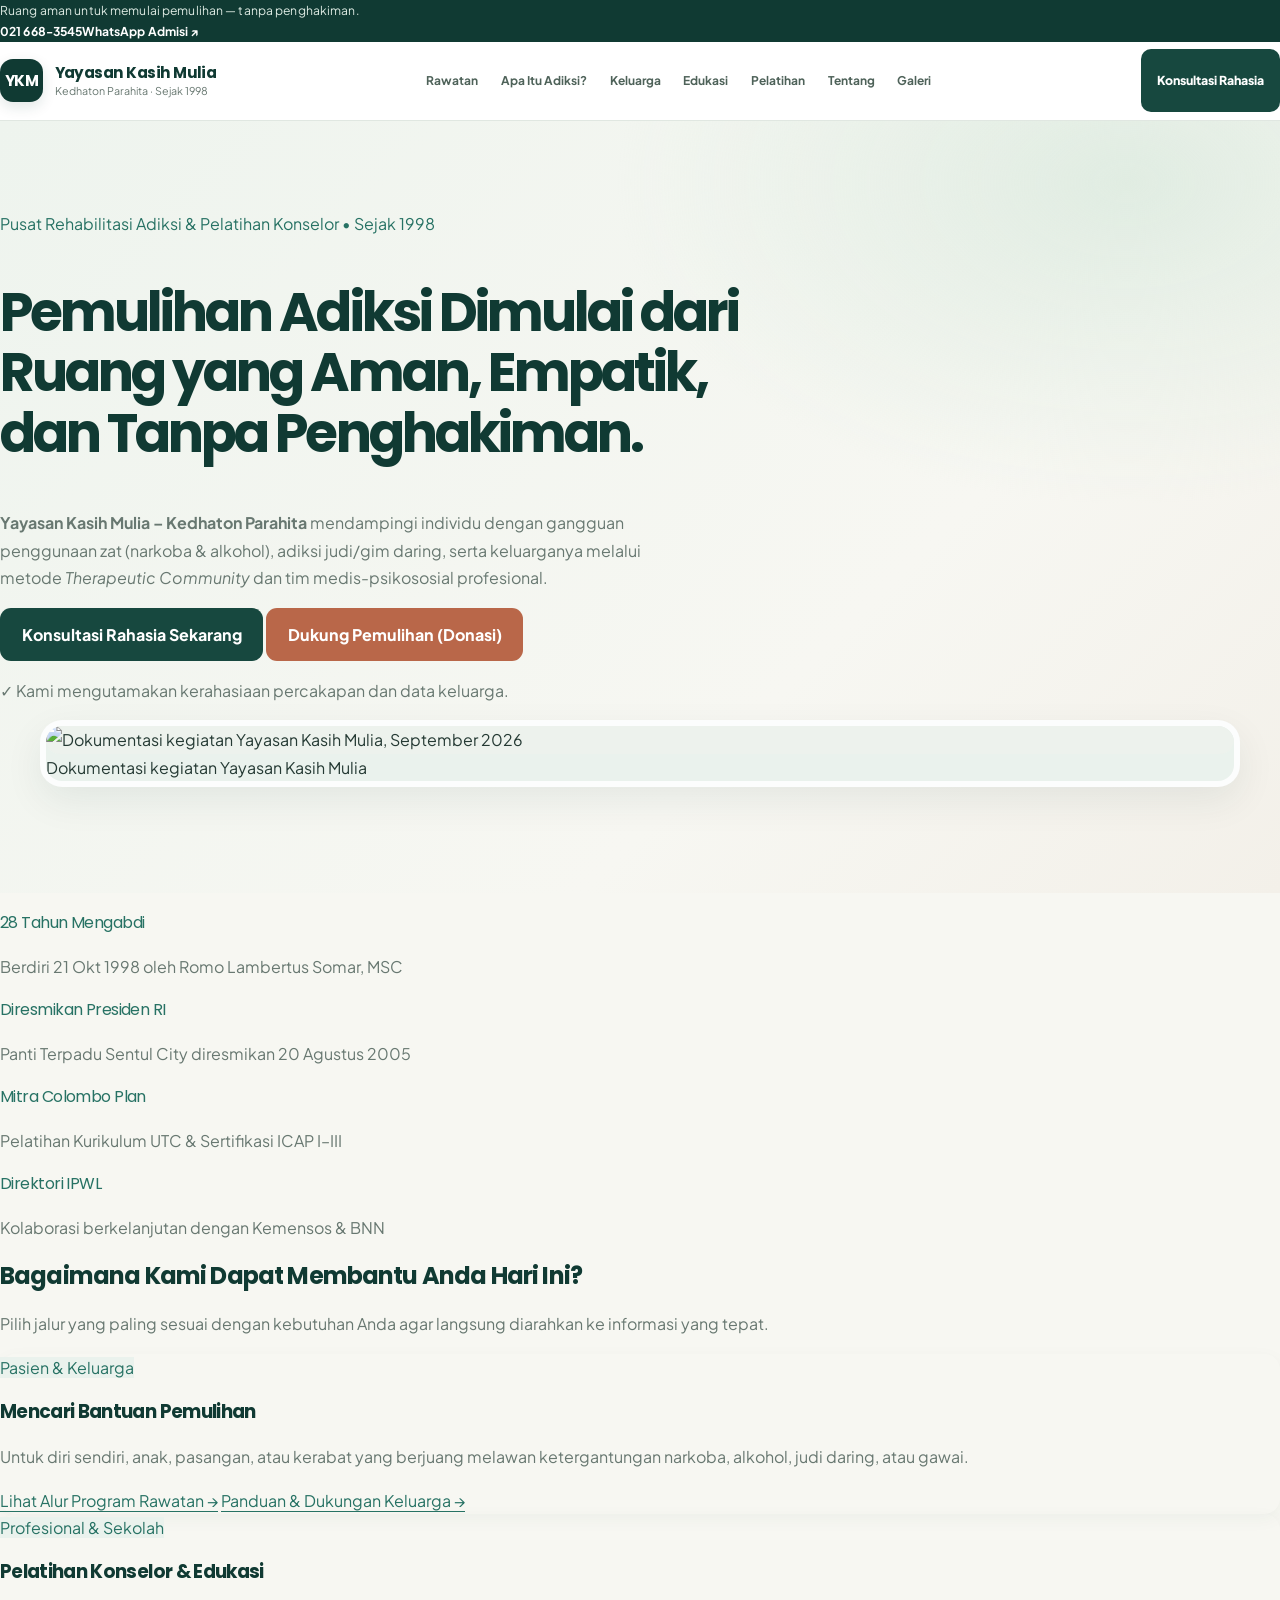
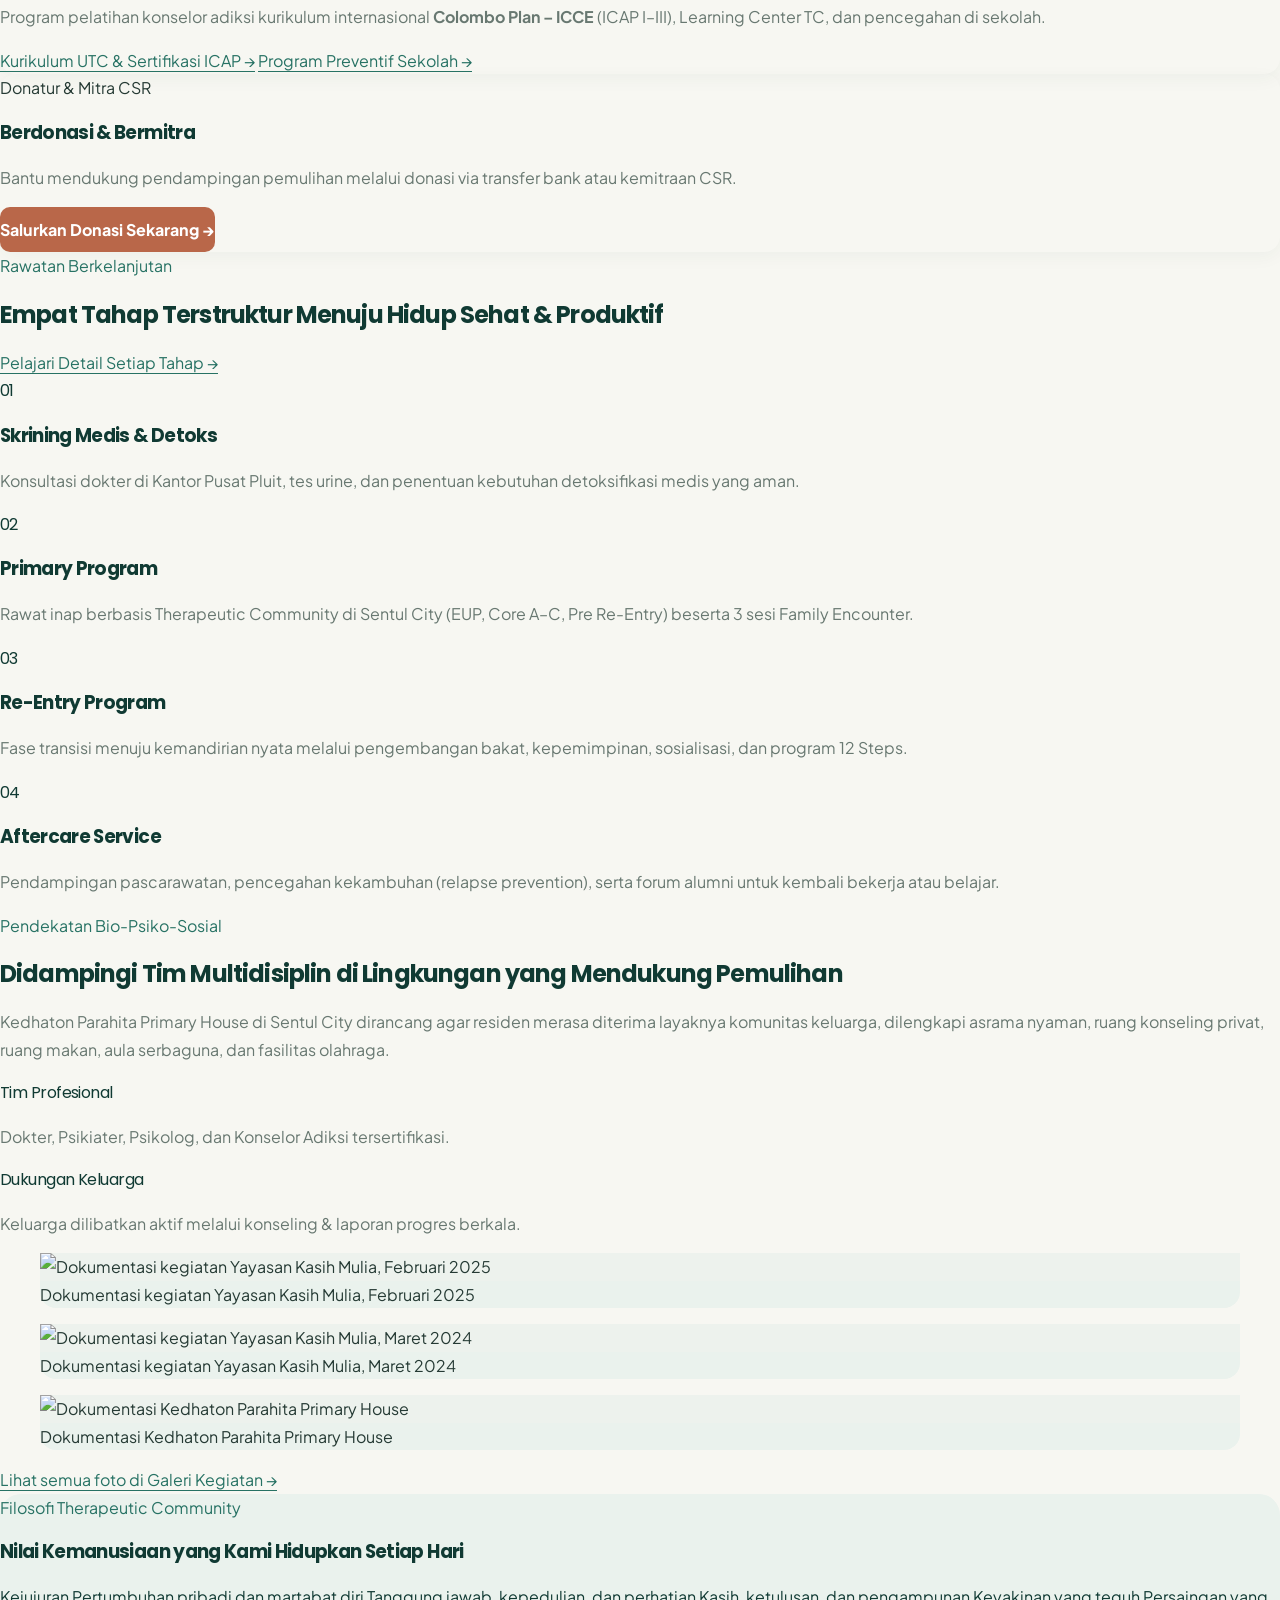
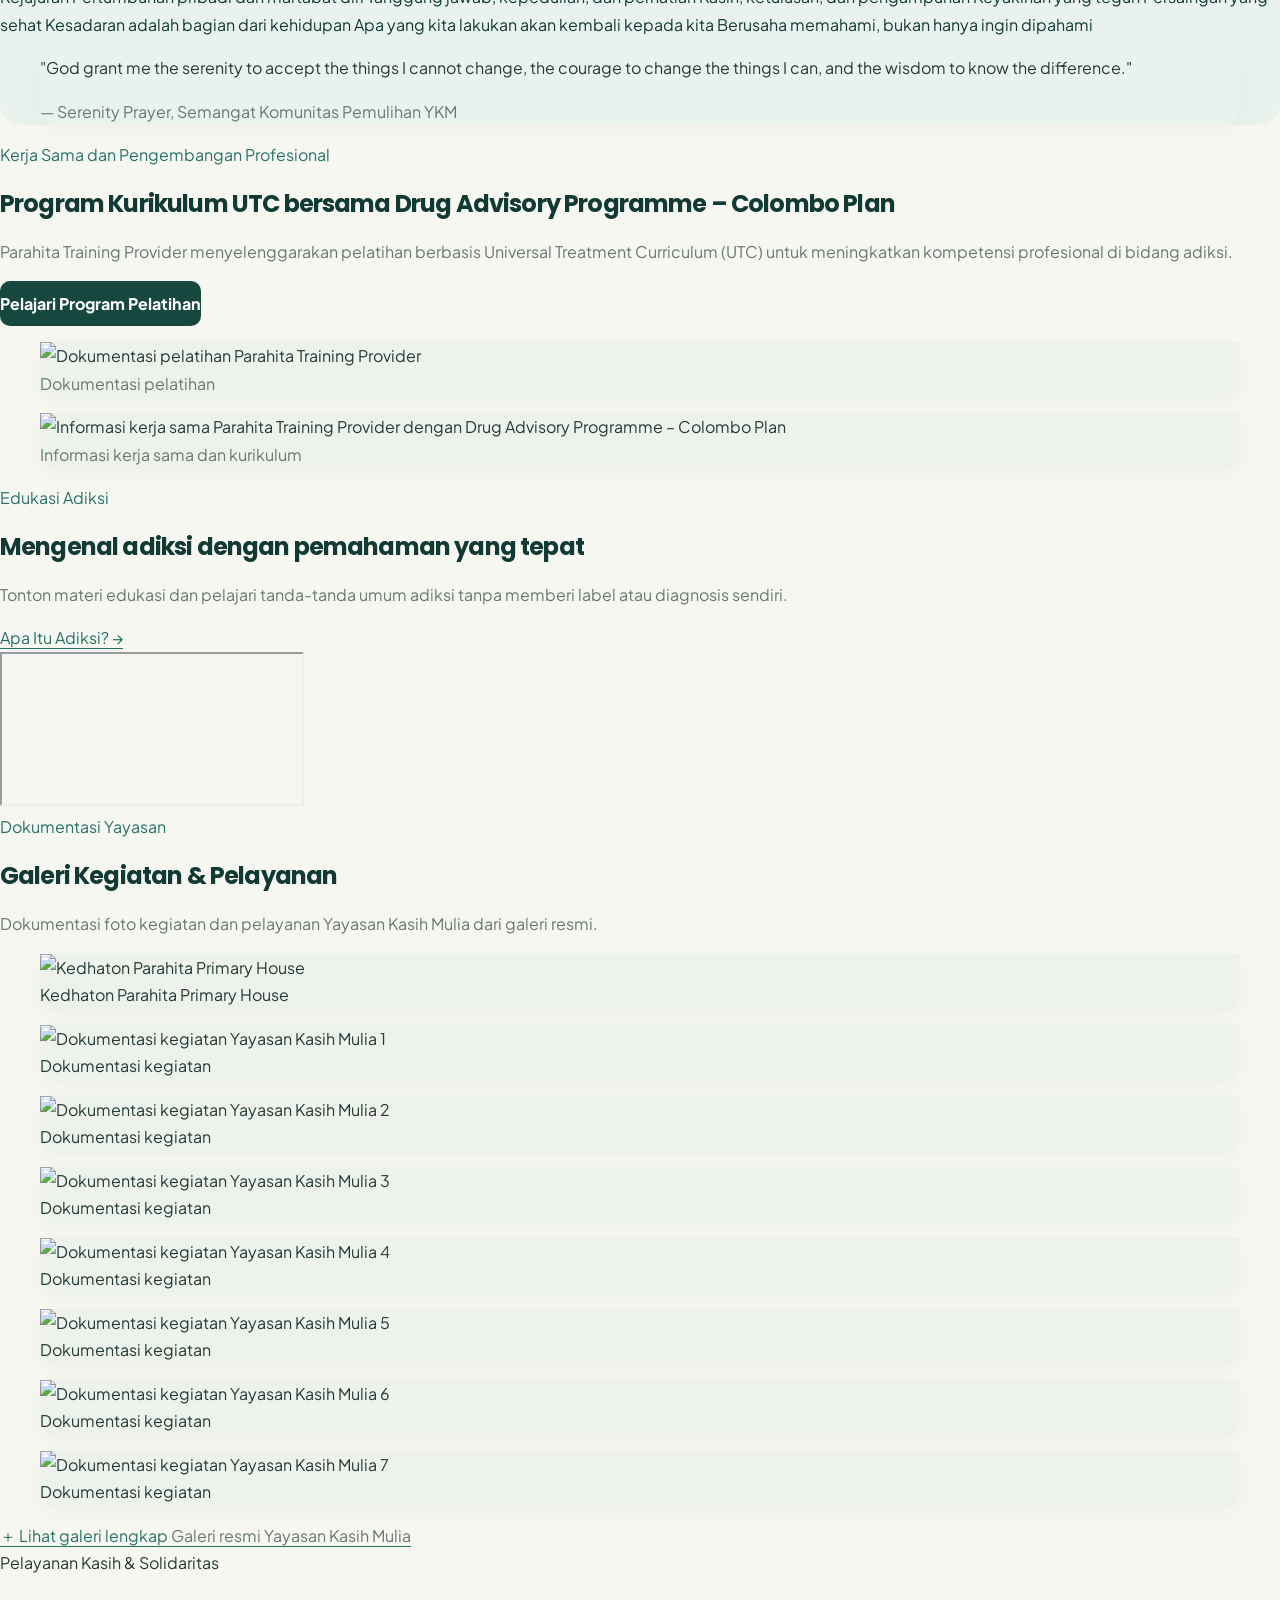
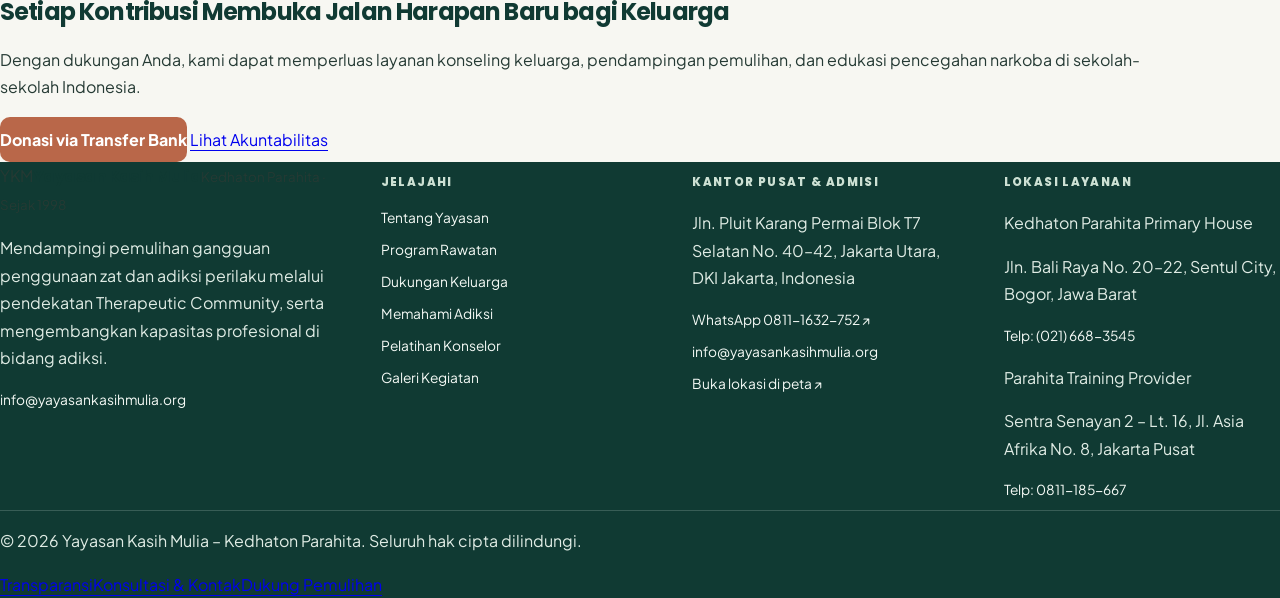
==== commit b2b4968f: "Add addiction education page, improve gallery and maintain site content" ====
--- a/website/index.html
+++ b/website/index.html
@@ -3,8 +3,15 @@
 <head>
   <meta charset="UTF-8" />
   <meta name="viewport" content="width=device-width, initial-scale=1.0" />
-  <title>Yayasan Kasih Mulia – Kedhaton Parahita | Pusat Rehabilitasi Adiksi & Pelatihan Konselor</title>
-  <meta name="description" content="Yayasan Kasih Mulia – Kedhaton Parahita menyediakan layanan rehabilitasi narkoba, alkohol, dan adiksi perilaku secara empatik, rahasia, dan profesional sejak 1998." />
+  <title>Yayasan Kasih Mulia – Kedhaton Parahita | Panti Rehabilitasi Narkoba dan Adiksi Lainnya</title>
+  <meta name="description" content="Panti rehabilitasi narkoba dan adiksi lainnya di Kedhaton Parahita, dengan pendekatan Therapeutic Community, pendampingan keluarga, dan layanan pemulihan." />
+  <link rel="canonical" href="https://dhanibaskhara.github.io/Yayasan-Kasih-Mulia/" />
+  <meta property="og:type" content="website" />
+  <meta property="og:site_name" content="Yayasan Kasih Mulia – Kedhaton Parahita" />
+  <meta property="og:title" content="Yayasan Kasih Mulia – Kedhaton Parahita | Panti Rehabilitasi Narkoba dan Adiksi Lainnya" />
+  <meta property="og:description" content="Panti rehabilitasi narkoba dan adiksi lainnya di Kedhaton Parahita, dengan pendekatan Therapeutic Community, pendampingan keluarga, dan layanan pemulihan." />
+  <meta property="og:url" content="https://dhanibaskhara.github.io/Yayasan-Kasih-Mulia/" />
+  <meta name="twitter:card" content="summary" />
   <link rel="preconnect" href="https://fonts.googleapis.com" />
   <link rel="preconnect" href="https://fonts.gstatic.com" crossorigin />
   <link href="https://fonts.googleapis.com/css2?family=Plus+Jakarta+Sans:wght@400;500;600;700&family=Poppins:wght@600;700&display=swap" rel="stylesheet" />
@@ -39,16 +46,16 @@
             </div>
             <p class="mt-4 text-xs sm:text-sm text-[#475569] flex items-center gap-2">
               <span class="text-[#1B6E4B] font-bold" aria-hidden="true">&#10003;</span>
-              Kerahasiaan percakapan &amp; data keluarga dijaga ketat sesuai UU Pelindungan Data Pribadi.
+              Kami mengutamakan kerahasiaan percakapan dan data keluarga.
             </p>
           </div>
 
           <!-- Foto dokumentasi kegiatan dari inventaris gambar publik YKM -->
           <div class="lg:col-span-5">
             <figure class="overflow-hidden rounded-3xl aspect-[4/3] shadow-sm bg-[#EDF6F6]">
-              <img src="https://www.yayasankasihmulia.org/wp-content/uploads/2026/09/WhatsApp-Image-2026-09-28-at-3.45.35-PM.jpeg"
+              <img loading="lazy" src="https://www.yayasankasihmulia.org/wp-content/uploads/2026/09/WhatsApp-Image-2026-09-28-at-3.45.35-PM.jpeg"
                    alt="Dokumentasi kegiatan Yayasan Kasih Mulia, September 2026"
-                   class="w-full h-full object-cover" fetchpriority="high" decoding="async" />
+                   class="w-full h-full object-cover" decoding="async" />
               <figcaption class="sr-only">Dokumentasi kegiatan Yayasan Kasih Mulia</figcaption>
             </figure>
           </div>
@@ -56,6 +63,7 @@
       </div>
     </section>
 
+    <!-- TODO KLIEN: Verifikasi tahun pendirian 1998, nama pendiri, peresmian tahun 2005, dan status IPWL/kemitraan terkini. -->
     <!-- Trust Signals Bar -->
     <section aria-label="Rekam Jejak dan Kredibilitas" class="border-y border-[#D8E2E2] bg-white">
       <div class="max-w-7xl mx-auto px-4 sm:px-6 lg:px-8 py-7">
@@ -140,7 +148,7 @@
               Berdonasi &amp; Bermitra
             </h3>
             <p class="text-sm text-[#475569] mb-6">
-              Bantu mengembalikan harapan generasi muda dan keluarga terdampak melalui donasi cepat (QRIS / Virtual Account), donasi rutin, atau kemitraan CSR.
+              Bantu mendukung pendampingan pemulihan melalui donasi via transfer bank atau kemitraan CSR.
             </p>
           </div>
           <div class="space-y-2.5">
@@ -238,11 +246,14 @@
           </h3>
           <div class="flex flex-wrap gap-2 mb-7">
             <span class="px-3.5 py-1.5 rounded-full bg-white text-[#0A3D3F] text-sm font-medium border border-[#D8E2E2]">Kejujuran</span>
-            <span class="px-3.5 py-1.5 rounded-full bg-white text-[#0A3D3F] text-sm font-medium border border-[#D8E2E2]">Tanggung Jawab &amp; Kepedulian</span>
-            <span class="px-3.5 py-1.5 rounded-full bg-white text-[#0A3D3F] text-sm font-medium border border-[#D8E2E2]">Kasih &amp; Ketulusan</span>
-            <span class="px-3.5 py-1.5 rounded-full bg-white text-[#0A3D3F] text-sm font-medium border border-[#D8E2E2]">Pengampunan</span>
-            <span class="px-3.5 py-1.5 rounded-full bg-white text-[#0A3D3F] text-sm font-medium border border-[#D8E2E2]">Memahami Lebih dari Dipahami</span>
-            <span class="px-3.5 py-1.5 rounded-full bg-white text-[#0A3D3F] text-sm font-medium border border-[#D8E2E2]">Pertumbuhan Pribadi</span>
+            <span class="px-3.5 py-1.5 rounded-full bg-white text-[#0A3D3F] text-sm font-medium border border-[#D8E2E2]">Pertumbuhan pribadi dan martabat diri</span>
+            <span class="px-3.5 py-1.5 rounded-full bg-white text-[#0A3D3F] text-sm font-medium border border-[#D8E2E2]">Tanggung jawab, kepedulian, dan perhatian</span>
+            <span class="px-3.5 py-1.5 rounded-full bg-white text-[#0A3D3F] text-sm font-medium border border-[#D8E2E2]">Kasih, ketulusan, dan pengampunan</span>
+            <span class="px-3.5 py-1.5 rounded-full bg-white text-[#0A3D3F] text-sm font-medium border border-[#D8E2E2]">Keyakinan yang teguh</span>
+            <span class="px-3.5 py-1.5 rounded-full bg-white text-[#0A3D3F] text-sm font-medium border border-[#D8E2E2]">Persaingan yang sehat</span>
+            <span class="px-3.5 py-1.5 rounded-full bg-white text-[#0A3D3F] text-sm font-medium border border-[#D8E2E2]">Kesadaran adalah bagian dari kehidupan</span>
+            <span class="px-3.5 py-1.5 rounded-full bg-white text-[#0A3D3F] text-sm font-medium border border-[#D8E2E2]">Apa yang kita lakukan akan kembali kepada kita</span>
+            <span class="px-3.5 py-1.5 rounded-full bg-white text-[#0A3D3F] text-sm font-medium border border-[#D8E2E2]">Berusaha memahami, bukan hanya ingin dipahami</span>
           </div>
           <blockquote class="bg-white rounded-2xl p-6 border-l-4 border-[#0F5C5E]">
             <p class="text-[#1E293B] italic text-base leading-relaxed mb-2">
@@ -250,6 +261,43 @@
             </p>
             <footer class="text-xs font-semibold text-[#475569]">&mdash; Serenity Prayer, Semangat Komunitas Pemulihan YKM</footer>
           </blockquote>
+        </div>
+      </div>
+    </section>
+
+    <!-- TODO ASET: unduh kedua foto berikut ke assets/img/ dan ganti src dengan path lokal setelah akses media sumber tersedia. -->
+    <section class="max-w-7xl mx-auto px-4 sm:px-6 lg:px-8 py-14 lg:py-16">
+      <div class="grid lg:grid-cols-12 gap-8 items-center">
+        <div class="lg:col-span-5">
+          <span class="text-xs font-bold uppercase tracking-wider text-[#0F5C5E]">Kerja Sama dan Pengembangan Profesional</span>
+          <h2 class="font-heading font-bold text-2xl sm:text-3xl text-[#0A3D3F] mt-2 mb-4">Program Kurikulum UTC bersama Drug Advisory Programme – Colombo Plan</h2>
+          <p class="text-sm sm:text-base text-[#475569] mb-5">Parahita Training Provider menyelenggarakan pelatihan berbasis Universal Treatment Curriculum (UTC) untuk meningkatkan kompetensi profesional di bidang adiksi.</p>
+          <a href="pelatihan.html" class="btn-teal px-6 py-3 rounded-xl text-sm font-semibold">Pelajari Program Pelatihan</a>
+        </div>
+        <div class="lg:col-span-7 grid sm:grid-cols-2 gap-4">
+          <figure class="overflow-hidden rounded-2xl border border-[#D8E2E2] bg-white">
+            <img src="https://www.yayasankasihmulia.org/wp-content/uploads/2024/03/WhatsApp-Image-2024-03-18-at-11.31.04.jpeg" alt="Dokumentasi pelatihan Parahita Training Provider" loading="lazy" decoding="async" class="w-full aspect-[4/3] object-cover" />
+            <figcaption class="px-3 py-2 text-xs text-[#475569]">Dokumentasi pelatihan</figcaption>
+          </figure>
+          <figure class="overflow-hidden rounded-2xl border border-[#D8E2E2] bg-white">
+            <img src="https://www.yayasankasihmulia.org/wp-content/uploads/2025/02/WhatsApp-Image-2024-07-08-at-10.00.53-AM.jpeg" alt="Informasi kerja sama Parahita Training Provider dengan Drug Advisory Programme – Colombo Plan" loading="lazy" decoding="async" class="w-full aspect-[4/3] object-contain" />
+            <figcaption class="px-3 py-2 text-xs text-[#475569]">Informasi kerja sama dan kurikulum</figcaption>
+          </figure>
+        </div>
+      </div>
+    </section>
+    <section class="bg-white border-y border-[#D8E2E2] py-12">
+      <div class="max-w-7xl mx-auto px-4 sm:px-6 lg:px-8 grid lg:grid-cols-12 gap-6 items-center">
+        <div class="lg:col-span-5">
+          <span class="text-xs font-bold uppercase tracking-wider text-[#0F5C5E]">Edukasi Adiksi</span>
+          <h2 class="font-heading font-bold text-2xl text-[#0A3D3F] mt-2 mb-3">Mengenal adiksi dengan pemahaman yang tepat</h2>
+          <p class="text-sm text-[#475569]">Tonton materi edukasi dan pelajari tanda-tanda umum adiksi tanpa memberi label atau diagnosis sendiri.</p>
+          <a href="adiksi.html" class="inline-flex mt-4 text-sm font-semibold text-[#0F5C5E] underline">Apa Itu Adiksi? &rarr;</a>
+        </div>
+        <div class="lg:col-span-7">
+          <div class="aspect-video overflow-hidden rounded-2xl bg-black">
+            <iframe class="w-full h-full" src="https://www.youtube-nocookie.com/embed/BTBMpa1RmE0" title="Video edukasi tentang adiksi – Yayasan Kasih Mulia" loading="lazy" referrerpolicy="strict-origin-when-cross-origin" allow="accelerometer; autoplay; clipboard-write; encrypted-media; gyroscope; picture-in-picture; web-share" allowfullscreen></iframe>
+          </div>
         </div>
       </div>
     </section>
@@ -301,7 +349,7 @@
           <img src="https://www.yayasankasihmulia.org/wp-content/uploads/2016/06/gallery-img2.jpg" alt="Dokumentasi kegiatan Yayasan Kasih Mulia 7" loading="lazy" decoding="async" class="w-full aspect-[4/3] object-cover transition-transform duration-500 group-hover:scale-105" />
           <figcaption class="px-3 py-3 text-sm font-medium text-[#334155]">Dokumentasi kegiatan</figcaption>
         </figure>
-        <a href="https://www.yayasankasihmulia.org/gallery-kegiatan/" target="_blank" rel="noopener noreferrer" class="flex flex-col justify-center items-center text-center rounded-2xl border border-dashed border-[#8BAEAA] bg-[#F3F8F6] p-6 text-[#0F5C5E] hover:bg-[#E8F1EF] transition-colors">
+        <a href="galeri.html" class="flex flex-col justify-center items-center text-center rounded-2xl border border-dashed border-[#8BAEAA] bg-[#F3F8F6] p-6 text-[#0F5C5E] hover:bg-[#E8F1EF] transition-colors">
           <span class="text-3xl mb-2" aria-hidden="true">＋</span>
           <span class="font-semibold">Lihat galeri lengkap</span>
           <span class="text-xs mt-1 text-[#475569]">Galeri resmi Yayasan Kasih Mulia</span>
@@ -325,7 +373,7 @@
         </div>
         <div class="flex flex-col sm:flex-row gap-3 shrink-0 w-full lg:w-auto">
           <a href="donasi.html" class="btn-primary-cta px-7 py-4 rounded-xl font-semibold text-center text-base">
-            Donasi via QRIS / VA
+            Donasi via Transfer Bank
           </a>
           <a href="tentang.html#transparansi" class="bg-white/10 hover:bg-white/20 text-white border border-white/30 px-6 py-4 rounded-xl font-semibold text-center text-base transition-colors">
             Lihat Akuntabilitas
--- a/website/css/style.css
+++ b/website/css/style.css
@@ -1,494 +1,492 @@
+/* YKM Design System — quiet, credible, human-centered */
 :root {
-  --teal-primary: #0F5C5E;
-  --teal-dark: #0A3D3F;
-  --teal-soft: #EDF6F6;
-  --terracotta: #B84A24;
-  --terracotta-hover: #963A1A;
-  --terracotta-soft: #FDF2EE;
-  --canvas: #FAF9F6;
-  --surface: #FFFFFF;
-  --text-main: #1E293B;
-  --text-muted: #475569;
-  --border-subtle: #D8E2E2;
-  --success: #1B6E4B;
-  --crisis: #B42318;
-}
-
-html {
-  scroll-behavior: smooth;
-}
-
+  --ykm-forest: #17483F;
+  --ykm-forest-deep: #103A33;
+  --ykm-green: #277264;
+  --ykm-green-soft: #EAF2ED;
+  --ykm-clay: #B96749;
+  --ykm-clay-deep: #985039;
+  --ykm-paper: #F7F7F2;
+  --ykm-white: #FFFFFF;
+  --ykm-ink: #253A34;
+  --ykm-muted: #687871;
+  --ykm-line: #E0E7E1;
+  --ykm-shadow: 0 14px 38px rgba(16, 58, 51, .075);
+  --ykm-shadow-soft: 0 5px 18px rgba(16, 58, 51, .045);
+}
+
+html { scroll-behavior: smooth; scroll-padding-top: 6rem; }
 body {
-  background-color: var(--canvas);
-  color: var(--text-main);
+  min-width: 320px;
+  margin: 0;
+  background: var(--ykm-paper);
+  color: var(--ykm-ink);
   font-family: 'Plus Jakarta Sans', -apple-system, BlinkMacSystemFont, sans-serif;
   font-size: 16px;
-  line-height: 1.65;
+  line-height: 1.72;
   -webkit-font-smoothing: antialiased;
 }
-
-@media (min-width: 1024px) {
-  body {
-    font-size: 17px;
-  }
-}
-
 h1, h2, h3, h4, .font-heading {
-  font-family: 'Poppins', -apple-system, BlinkMacSystemFont, sans-serif;
-  letter-spacing: -0.015em;
-}
-
-/* Aksesibilitas Fokus Keyboard (WCAG 2.1) */
-:focus-visible {
-  outline: 3px solid var(--terracotta);
-  outline-offset: 2px;
-  border-radius: 6px;
-}
-
-.skip-link {
-  position: absolute;
-  left: -9999px;
-  top: 0;
-  background: var(--teal-dark);
-  color: #FFFFFF;
-  padding: 10px 16px;
-  z-index: 100;
-  font-weight: 600;
-}
-
-.skip-link:focus {
-  left: 12px;
-  top: 12px;
-}
-
-/* Ruang bawah ekstra di mobile agar konten tidak tertutup Sticky Crisis Bar */
-@media (max-width: 767px) {
-  body {
-    padding-bottom: 76px;
-  }
-}
-
-/* Kartu & Slot Foto Autentik */
-.photo-slot {
-  background: linear-gradient(135deg, #E2F0F0 0%, #F4F7F5 100%);
-  border: 1px dashed #9AB7B7;
-  color: var(--teal-dark);
-}
-
-.btn-primary-cta {
-  background-color: var(--terracotta);
-  color: #FFFFFF;
-  transition: background-color 0.2s ease, transform 0.15s ease;
-}
-
-.btn-primary-cta:hover {
-  background-color: var(--terracotta-hover);
-}
-
-.btn-teal {
-  background-color: var(--teal-primary);
-  color: #FFFFFF;
-  transition: background-color 0.2s ease;
-}
-
-.btn-teal:hover {
-  background-color: var(--teal-dark);
-}
-
-.btn-outline-teal {
-  border: 1.5px solid var(--teal-primary);
-  color: var(--teal-primary);
-  background-color: transparent;
-  transition: background-color 0.2s ease, color 0.2s ease;
-}
-
-.btn-outline-teal:hover {
-  background-color: var(--teal-soft);
-  color: var(--teal-dark);
-}
-
-/* Animasi transisi panel akordeon dan tab */
-.accordion-content[hidden] {
-  display: none;
-}
-
-
-/* UI refresh: consistency, accessibility and mobile usability */
-:root { --shadow-soft: 0 10px 30px rgba(10, 61, 63, .06); }
-html { scroll-padding-top: 6.5rem; }
-body { min-width: 320px; }
-img { max-width: 100%; }
-::selection { background: #CFE5E2; color: var(--teal-dark); }
-h1, h2, h3 { text-wrap: balance; }
-p { text-wrap: pretty; }
-a, button { touch-action: manipulation; -webkit-tap-highlight-color: transparent; }
-button, input, select, textarea { font: inherit; }
-main section[id] { scroll-margin-top: 7rem; }
-main img { background: #EDF6F6; }
-main figure img { display: block; width: 100%; height: 100%; object-fit: cover; transition: transform .4s ease; }
-main figure:hover img { transform: scale(1.025); }
-article { transition: border-color .2s ease, box-shadow .2s ease, transform .2s ease; }
-article:hover { box-shadow: var(--shadow-soft); }
-main a[class*="btn-"], .btn-primary-cta, .btn-teal, .btn-outline-teal {
-  min-height: 44px; display: inline-flex; align-items: center; justify-content: center;
-  gap: .45rem; text-decoration: none; cursor: pointer;
-}
-.btn-primary-cta:hover, .btn-teal:hover, .btn-outline-teal:hover { transform: translateY(-1px); }
-.btn-primary-cta:focus-visible, .btn-teal:focus-visible, .btn-outline-teal:focus-visible {
-  outline: 3px solid #E8A58F; outline-offset: 3px;
-}
-input, select, textarea { width: 100%; min-height: 46px; border-radius: .75rem; }
-textarea { min-height: 120px; resize: vertical; }
-input:focus, select:focus, textarea:focus {
-  border-color: var(--teal-primary); outline: 3px solid rgba(15, 92, 94, .13);
-}
-label { display: inline-block; margin-bottom: .35rem; font-weight: 600; }
-button:disabled, input:disabled, select:disabled, textarea:disabled { opacity: .55; cursor: not-allowed; }
-#site-header { position: relative; z-index: 50; }
-#site-header header { box-shadow: 0 4px 18px rgba(10, 61, 63, .035); }
-#mobile-menu { max-height: calc(100dvh - 6rem); overflow-y: auto; overscroll-behavior: contain; }
-#mobile-menu a { min-height: 46px; display: flex; align-items: center; }
-#mobile-menu[hidden] { display: none !important; }
-#mobile-menu-btn { min-width: 44px; min-height: 44px; display: inline-flex; align-items: center; justify-content: center; }
-#site-footer a { text-underline-offset: .2em; }
-[data-accordion-trigger] { min-height: 48px; cursor: pointer; }
-.accordion-content[hidden] { display: none !important; }
-@media (max-width: 767px) {
-  body { padding-bottom: calc(76px + env(safe-area-inset-bottom)); }
-  #site-header .h-20 { height: 4.5rem; }
-  main h1 { font-size: clamp(1.9rem, 8vw, 2.6rem); line-height: 1.16; }
-  main h2 { line-height: 1.22; }
-  main .rounded-3xl { border-radius: 1.25rem; }
-  main .p-8 { padding: 1.35rem; }
-}
-@media (min-width: 768px) and (max-width: 1023px) {
-  #site-header .h-20 { height: 4.5rem; }
-}
-@media (prefers-reduced-motion: reduce) {
-  html { scroll-behavior: auto; }
-  *, *::before, *::after {
-    animation-duration: .01ms !important; animation-iteration-count: 1 !important;
-    transition-duration: .01ms !important; scroll-behavior: auto !important;
-  }
-}
-
-
-/* ---------------------------------------------------------
-   YKM DESIGN SYSTEM — refined visual language
-   Calm, human, clear, and accessible across all pages.
----------------------------------------------------------- */
-:root {
-  --teal-primary: #17665D;
-  --teal-dark: #123E39;
-  --teal-soft: #EAF3EF;
-  --terracotta: #B85B3D;
-  --terracotta-hover: #98472F;
-  --terracotta-soft: #F8EEE9;
-  --canvas: #F7F8F5;
-  --surface: #FFFFFF;
-  --text-main: #24332F;
-  --text-muted: #66746F;
-  --border-subtle: #E1E8E3;
-  --success: #287653;
-  --shadow-soft: 0 14px 38px rgba(18, 62, 57, .075);
-  --shadow-card: 0 5px 18px rgba(18, 62, 57, .045);
-}
-
-html { scroll-padding-top: 7rem; }
-body {
-  background: var(--canvas);
-  color: var(--text-main);
-  font-family: 'Plus Jakarta Sans', sans-serif;
-  font-size: 16px;
-  line-height: 1.72;
-}
-h1, h2, h3, h4, .font-heading {
-  color: var(--teal-dark);
-  font-family: 'Poppins', sans-serif;
+  color: var(--ykm-forest-deep);
+  font-family: 'Poppins', 'Plus Jakarta Sans', sans-serif;
   letter-spacing: -.035em;
+  text-wrap: balance;
 }
 h1 { font-weight: 700; }
 h2 { font-weight: 650; }
-p { color: inherit; }
+p { text-wrap: pretty; }
 a { text-underline-offset: .22em; }
-::selection { background: #D6E9E1; color: var(--teal-dark); }
-main { overflow: clip; }
-main section[id] { scroll-margin-top: 7rem; }
-
+img { max-width: 100%; }
+button, input, select, textarea { font: inherit; }
+a, button { touch-action: manipulation; -webkit-tap-highlight-color: transparent; }
+::selection { background: #D8E9DF; color: var(--ykm-forest-deep); }
+main { overflow-x: clip; }
+main section[id] { scroll-margin-top: 6.5rem; }
+main img { background: #EDF2ED; }
+main figure img { display: block; width: 100%; height: 100%; object-fit: cover; }
+main figure { background: #EDF2ED; }
+main section h2 { line-height: 1.22; letter-spacing: -.04em; }
+main section h3 { line-height: 1.3; letter-spacing: -.025em; }
+
+:focus-visible {
+  outline: 3px solid #C77A5D;
+  outline-offset: 3px;
+  border-radius: 6px;
+}
+.skip-link {
+  position: fixed;
+  z-index: 1000;
+  top: 12px;
+  left: 12px;
+  transform: translateY(-160%);
+  padding: 11px 16px;
+  border-radius: 10px;
+  background: var(--ykm-forest-deep);
+  color: #fff;
+  font-weight: 700;
+  text-decoration: none;
+}
+.skip-link:focus { transform: translateY(0); }
+
+/* Shared navigation */
 #site-header { position: relative; z-index: 60; }
 #site-header .site-topbar {
-  background: var(--teal-dark);
-  color: #E8F2ED;
-  font-size: .78rem;
-}
-#site-header .site-topbar a { color: #FFFFFF; font-weight: 700; }
+  background: var(--ykm-forest-deep);
+  color: #DDEAE3;
+  font-size: .76rem;
+  letter-spacing: .01em;
+}
+#site-header .site-topbar a {
+  color: #fff;
+  font-weight: 700;
+  text-decoration: none;
+}
+#site-header .site-topbar a:hover { text-decoration: underline; }
 #site-header .site-header-main {
   position: sticky;
   top: 0;
   z-index: 50;
-  background: rgba(255,255,255,.94);
-  border-bottom: 1px solid var(--border-subtle);
-  backdrop-filter: blur(16px);
-  -webkit-backdrop-filter: blur(16px);
+  background: rgba(255,255,255,.96);
+  border-bottom: 1px solid var(--ykm-line);
+  backdrop-filter: blur(14px);
+  -webkit-backdrop-filter: blur(14px);
 }
 #site-header .site-header-inner {
-  min-height: 82px;
+  min-height: 78px;
   display: flex;
   align-items: center;
   justify-content: space-between;
-  gap: 1.25rem;
-}
-#site-header .site-brand { display: inline-flex; align-items: center; gap: .8rem; min-width: 0; }
+  gap: 1rem;
+}
+#site-header .site-brand {
+  display: inline-flex;
+  align-items: center;
+  gap: .72rem;
+  min-width: 0;
+  text-decoration: none;
+}
 #site-header .site-brand-mark {
-  width: 44px; height: 44px; flex: 0 0 44px;
-  display: grid; place-items: center;
-  border-radius: 14px;
-  background: var(--teal-dark);
-  color: #fff;
-  font: 700 1rem 'Poppins', sans-serif;
+  width: 43px;
+  height: 43px;
+  flex: 0 0 43px;
+  display: grid;
+  place-items: center;
+  border-radius: 13px;
+  background: var(--ykm-forest-deep);
+  color: #fff;
+  font: 700 .95rem 'Poppins', sans-serif;
   letter-spacing: -.06em;
-  box-shadow: 0 5px 14px rgba(18,62,57,.16);
+  box-shadow: 0 5px 14px rgba(16,58,51,.12);
 }
 #site-header .site-brand-name {
-  display: block; color: var(--teal-dark);
-  font: 700 .98rem/1.25 'Poppins', sans-serif;
+  display: block;
+  color: var(--ykm-forest-deep);
+  font: 700 .95rem/1.25 'Poppins', sans-serif;
   letter-spacing: -.035em;
 }
 #site-header .site-brand-sub {
-  display: block; color: var(--text-muted);
-  font-size: .69rem; line-height: 1.35; margin-top: .18rem;
+  display: block;
+  margin-top: .15rem;
+  color: var(--ykm-muted);
+  font-size: .67rem;
+  line-height: 1.35;
 }
 #site-header .site-nav-desktop {
-  display: none; align-items: center; gap: .18rem;
+  display: none;
+  align-items: center;
+  gap: .12rem;
 }
 #site-header .site-nav-link {
-  display: inline-flex; align-items: center; justify-content: center;
-  min-height: 42px; padding: .58rem .72rem;
-  border-radius: 10px; color: #4B5B55;
-  font-size: .79rem; font-weight: 650;
-  text-decoration: none; white-space: nowrap;
+  display: inline-flex;
+  align-items: center;
+  justify-content: center;
+  min-height: 42px;
+  padding: .5rem .65rem;
+  border-radius: 9px;
+  color: #4E6259;
+  font-size: .75rem;
+  font-weight: 700;
+  text-decoration: none;
+  white-space: nowrap;
   transition: background .18s ease, color .18s ease;
 }
 #site-header .site-nav-link:hover,
 #site-header .site-nav-link[aria-current="page"] {
-  background: var(--teal-soft); color: var(--teal-dark);
-}
-#site-header .site-header-actions { display: none; align-items: center; gap: .55rem; }
+  background: var(--ykm-green-soft);
+  color: var(--ykm-forest-deep);
+}
+#site-header .site-header-actions { display: none; align-items: center; }
 #site-header .site-header-actions a {
-  display: inline-flex; align-items: center; justify-content: center;
-  min-height: 42px; padding: .62rem .95rem;
-  border-radius: 999px; font-size: .78rem; font-weight: 750;
-  text-decoration: none; white-space: nowrap;
-}
-#site-header .site-action-secondary { border: 1px solid #C7D8D0; color: var(--teal-dark); background: #fff; }
-#site-header .site-action-primary { background: var(--terracotta); color: #fff; }
+  display: inline-flex;
+  align-items: center;
+  justify-content: center;
+  min-height: 43px;
+  padding: .62rem 1rem;
+  border-radius: 10px;
+  background: var(--ykm-forest);
+  color: #fff;
+  font-size: .77rem;
+  font-weight: 800;
+  text-decoration: none;
+  white-space: nowrap;
+  transition: background .18s ease, transform .18s ease;
+}
+#site-header .site-header-actions a:hover {
+  background: var(--ykm-forest-deep);
+  transform: translateY(-1px);
+}
 #site-header .site-mobile-toggle {
-  width: 46px; height: 46px; display: inline-grid; place-items: center;
-  border: 1px solid var(--border-subtle); border-radius: 13px;
-  background: #fff; color: var(--teal-dark);
+  width: 44px;
+  height: 44px;
+  display: inline-grid;
+  place-items: center;
+  border: 1px solid var(--ykm-line);
+  border-radius: 11px;
+  background: #fff;
+  color: var(--ykm-forest-deep);
 }
 #site-header #mobile-menu {
-  max-height: calc(100dvh - 5.2rem);
-  overflow-y: auto; overscroll-behavior: contain;
-  border-top: 1px solid var(--border-subtle);
-  background: #fff; padding: .8rem 1rem 1.2rem;
-  box-shadow: 0 18px 30px rgba(18,62,57,.10);
+  max-height: calc(100dvh - 5rem);
+  overflow-y: auto;
+  overscroll-behavior: contain;
+  border-top: 1px solid var(--ykm-line);
+  background: #fff;
+  padding: .75rem 1rem 1.1rem;
+  box-shadow: 0 18px 30px rgba(16,58,51,.10);
 }
 #site-header #mobile-menu[hidden] { display: none !important; }
 #site-header #mobile-menu a {
-  min-height: 48px; display: flex; align-items: center;
-  padding: .7rem .9rem; border-radius: 11px;
-  color: var(--text-main); font-size: .92rem; font-weight: 650;
-  text-decoration: none;
-}
-#site-header #mobile-menu a[aria-current="page"] { background: var(--teal-soft); color: var(--teal-dark); }
+  min-height: 47px;
+  display: flex;
+  align-items: center;
+  padding: .65rem .8rem;
+  border-radius: 10px;
+  color: var(--ykm-ink);
+  font-size: .9rem;
+  font-weight: 700;
+  text-decoration: none;
+}
+#site-header #mobile-menu a[aria-current="page"] {
+  background: var(--ykm-green-soft);
+  color: var(--ykm-forest-deep);
+}
 #site-header .mobile-menu-actions {
-  display: grid; grid-template-columns: 1fr 1fr; gap: .65rem;
-  border-top: 1px solid var(--border-subtle); margin-top: .8rem; padding-top: 1rem;
-}
-#site-header .mobile-menu-actions a { justify-content: center; text-align: center; }
-
+  display: grid;
+  grid-template-columns: 1fr 1fr;
+  gap: .65rem;
+  margin-top: .75rem;
+  padding-top: .9rem;
+  border-top: 1px solid var(--ykm-line);
+}
+#site-header .mobile-menu-actions a {
+  justify-content: center;
+  min-height: 45px;
+}
+
+/* Home and inner-page introductions */
 .home-hero {
   position: relative;
   isolation: isolate;
-  padding-top: clamp(3.6rem, 7vw, 6.8rem) !important;
-  padding-bottom: clamp(3.8rem, 7vw, 6.8rem) !important;
+  padding-top: clamp(3.2rem, 7vw, 6rem) !important;
+  padding-bottom: clamp(3.4rem, 7vw, 6rem) !important;
   background:
-    radial-gradient(ellipse at 82% 12%, rgba(214,235,223,.72), transparent 34%),
-    linear-gradient(135deg, #EEF5F0 0%, #F8F8F4 58%, #F6F2EC 100%) !important;
+    radial-gradient(ellipse at 88% 8%, rgba(213,231,218,.65), transparent 32%),
+    linear-gradient(135deg, #EEF4EE 0%, #F7F7F2 66%, #F3F0E9 100%) !important;
 }
 .home-hero h1 {
   max-width: 760px;
-  font-size: clamp(2.35rem, 4.3vw, 4rem) !important;
+  color: var(--ykm-forest-deep);
+  font-size: clamp(2.25rem, 4.2vw, 3.8rem) !important;
   line-height: 1.13 !important;
   letter-spacing: -.055em;
 }
-.home-hero p { max-width: 660px; }
+.home-hero p { max-width: 660px; color: #53645C; }
 .home-hero figure {
-  border: 8px solid rgba(255,255,255,.78);
-  border-radius: 30px !important;
-  box-shadow: 0 28px 70px rgba(18,62,57,.16);
-  transform: rotate(1deg);
-}
-.home-hero figure img { border-radius: 22px; }
+  overflow: hidden;
+  border: 6px solid rgba(255,255,255,.88);
+  border-radius: 22px !important;
+  box-shadow: var(--ykm-shadow);
+  transform: none;
+}
+.home-hero figure img { border-radius: 16px; }
 .home-hero .btn-teal,
-.home-hero .btn-primary-cta { min-height: 54px; padding-inline: 1.45rem; border-radius: 13px; }
-
-main > section:first-child:not(.home-hero) {
+.home-hero .btn-primary-cta {
+  min-height: 53px;
+  padding-inline: 1.35rem;
+  border-radius: 11px;
+}
+main > section:first-child:not(.home-hero):not([class*="text-white"]) {
   position: relative;
-  padding-top: clamp(3rem, 5vw, 4.8rem) !important;
-  padding-bottom: clamp(3rem, 5vw, 4.8rem) !important;
+  padding-top: clamp(2.8rem, 5vw, 4.4rem) !important;
+  padding-bottom: clamp(2.8rem, 5vw, 4.4rem) !important;
   background:
-    radial-gradient(ellipse at 90% 5%, rgba(214,235,223,.58), transparent 34%),
-    linear-gradient(135deg, #EDF4EF 0%, #F7F8F5 100%) !important;
-  border-bottom: 1px solid var(--border-subtle);
-}
-main > section:first-child:not(.home-hero) h1 {
+    radial-gradient(ellipse at 90% 5%, rgba(213,231,218,.5), transparent 32%),
+    linear-gradient(135deg, #EFF4EF 0%, #F7F7F2 100%) !important;
+  border-bottom: 1px solid var(--ykm-line);
+}
+main > section:first-child:not(.home-hero):not([class*="text-white"]) h1 {
   max-width: 900px;
-  font-size: clamp(2rem, 4vw, 3.15rem) !important;
+  color: var(--ykm-forest-deep);
+  font-size: clamp(2rem, 4vw, 3.05rem) !important;
   line-height: 1.16 !important;
   letter-spacing: -.05em;
 }
-main > section:first-child:not(.home-hero) p {
+main > section:first-child:not(.home-hero):not([class*="text-white"]) p {
   max-width: 760px;
-  color: #596B64;
-  font-size: clamp(.98rem, 1.3vw, 1.13rem);
-}
-main > section:first-child:not(.home-hero) .uppercase {
-  letter-spacing: .16em;
-}
-
-main section:not(.home-hero) {
-  scroll-margin-top: 7rem;
-}
-main section h2 {
-  line-height: 1.22;
-  letter-spacing: -.04em;
-}
-main section h3 { letter-spacing: -.025em; }
-main .text-\[\#475569\] { color: #64736D !important; }
-main .text-\[\#0A3D3F\] { color: var(--teal-dark) !important; }
-main .text-\[\#0F5C5E\] { color: var(--teal-primary) !important; }
-main .bg-\[\#EDF6F6\] { background-color: var(--teal-soft) !important; }
-main .border-\[\#D8E2E2\] { border-color: var(--border-subtle) !important; }
-
+  color: #5B6C64;
+  font-size: clamp(.98rem, 1.3vw, 1.1rem);
+}
+main > section:first-child[class*="text-white"] {
+  background: var(--ykm-forest-deep) !important;
+}
+main > section:first-child[class*="text-white"] h1 { color: #fff; }
+main > section:first-child[class*="text-white"] p { color: #E0ECE5; }
+
+/* Cards and section rhythm */
 main article,
 main .bg-white.rounded-2xl,
 main .bg-white.rounded-3xl {
-  border-color: var(--border-subtle);
-  box-shadow: var(--shadow-card);
+  border-color: var(--ykm-line);
+  box-shadow: var(--ykm-shadow-soft);
 }
 main article {
-  border-radius: 22px;
-  padding: clamp(1.35rem, 2.2vw, 1.9rem);
+  border-radius: 17px;
+  transition: border-color .2s ease, box-shadow .2s ease, transform .2s ease;
 }
 main article:hover {
-  box-shadow: var(--shadow-soft);
-  transform: translateY(-3px);
-}
-main figure { background: #EAF1EC; }
-main figure img { display: block; width: 100%; height: 100%; object-fit: cover; }
-main .rounded-3xl { border-radius: 25px; }
-main .rounded-2xl { border-radius: 19px; }
-
+  border-color: #C5D8CC;
+  box-shadow: var(--ykm-shadow);
+  transform: translateY(-2px);
+}
+main .rounded-3xl { border-radius: 21px; }
+main .rounded-2xl { border-radius: 16px; }
+main .text-\[\#475569\] { color: var(--ykm-muted) !important; }
+main .text-\[\#0A3D3F\] { color: var(--ykm-forest-deep) !important; }
+main .text-\[\#0F5C5E\] { color: var(--ykm-green) !important; }
+main .bg-\[\#EDF6F6\] { background-color: var(--ykm-green-soft) !important; }
+main .border-\[\#D8E2E2\] { border-color: var(--ykm-line) !important; }
+main figure { border-color: var(--ykm-line); }
+main figure img { transition: transform .4s ease; }
+main figure a { display: block; overflow: hidden; }
+main figure a:hover img { transform: scale(1.025); }
+
+/* Actions */
 .btn-primary-cta, .btn-teal, .btn-outline-teal,
 main a[class*="btn-"] {
-  min-height: 46px;
-  display: inline-flex; align-items: center; justify-content: center;
+  min-height: 45px;
+  display: inline-flex;
+  align-items: center;
+  justify-content: center;
   gap: .45rem;
-  border-radius: 12px;
+  border-radius: 10px;
   font-weight: 750;
   text-decoration: none;
   cursor: pointer;
   transition: transform .18s ease, background .18s ease, box-shadow .18s ease;
 }
-.btn-primary-cta { background: var(--terracotta); color: #fff; }
-.btn-primary-cta:hover { background: var(--terracotta-hover); box-shadow: 0 8px 18px rgba(184,91,61,.18); }
-.btn-teal { background: var(--teal-primary); color: #fff; }
-.btn-teal:hover { background: var(--teal-dark); box-shadow: 0 8px 18px rgba(23,102,93,.18); }
-.btn-outline-teal { border: 1px solid #B9CEC4; color: var(--teal-dark); background: #fff; }
-.btn-outline-teal:hover { background: var(--teal-soft); }
-.btn-primary-cta:hover, .btn-teal:hover, .btn-outline-teal:hover { transform: translateY(-1px); }
-
+.btn-primary-cta { background: var(--ykm-clay); color: #fff; }
+.btn-primary-cta:hover {
+  background: var(--ykm-clay-deep);
+  color: #fff;
+  box-shadow: 0 7px 18px rgba(185,103,73,.16);
+  transform: translateY(-1px);
+}
+.btn-teal { background: var(--ykm-forest); color: #fff; }
+.btn-teal:hover {
+  background: var(--ykm-forest-deep);
+  color: #fff;
+  box-shadow: 0 7px 18px rgba(23,72,63,.16);
+  transform: translateY(-1px);
+}
+.btn-outline-teal {
+  border: 1px solid #BFD2C6;
+  background: #fff;
+  color: var(--ykm-forest);
+}
+.btn-outline-teal:hover {
+  background: var(--ykm-green-soft);
+  color: var(--ykm-forest-deep);
+  transform: translateY(-1px);
+}
+
+/* Forms — checkbox/radio remain compact and native */
 input:not([type="checkbox"]):not([type="radio"]),
 select, textarea {
-  width: 100%; min-height: 48px; border-radius: 11px;
-  border: 1px solid #D7E1DB; background: #fff;
-  color: var(--text-main); padding: .75rem .95rem;
+  width: 100%;
+  min-height: 47px;
+  border: 1px solid #D6E1D9;
+  border-radius: 10px;
+  background: #fff;
+  color: var(--ykm-ink);
+  padding: .72rem .9rem;
 }
 textarea { min-height: 125px; resize: vertical; }
 input[type="checkbox"], input[type="radio"] {
-  width: 1.1rem; height: 1.1rem; min-height: 1.1rem;
-  accent-color: var(--teal-primary); flex: 0 0 auto;
+  width: 1.08rem;
+  height: 1.08rem;
+  min-height: 1.08rem;
+  accent-color: var(--ykm-green);
+  flex: 0 0 auto;
 }
 input:focus, select:focus, textarea:focus {
-  border-color: var(--teal-primary);
-  outline: 3px solid rgba(23,102,93,.13);
-}
-label:not(.flex) { display: block; margin-bottom: .4rem; font-weight: 650; }
-button, input, select, textarea { font: inherit; }
-button:disabled, input:disabled, select:disabled, textarea:disabled { opacity: .55; cursor: not-allowed; }
-
+  border-color: var(--ykm-green);
+  outline: 3px solid rgba(39,114,100,.13);
+}
+label:not(.flex) {
+  display: block;
+  margin-bottom: .38rem;
+  color: #334A40;
+  font-weight: 700;
+}
+button:disabled, input:disabled, select:disabled, textarea:disabled {
+  opacity: .55;
+  cursor: not-allowed;
+}
+.accordion-content[hidden] { display: none !important; }
+[data-accordion-trigger] { min-height: 48px; cursor: pointer; }
+
+/* Footer and persistent mobile actions */
 #site-footer footer {
-  background: #123E39 !important;
   margin-top: 0;
-}
-#site-footer footer h3 { color: #D0E5DA !important; }
-#site-footer footer p { color: #E0ECE6; }
+  background: var(--ykm-forest-deep) !important;
+}
+#site-footer footer h3 { color: #CDE1D4 !important; }
+#site-footer footer p { color: #E0ECE5; }
 #site-footer footer a { text-underline-offset: .22em; }
 #site-footer footer .border-t { border-color: rgba(213,235,223,.2) !important; }
-#site-footer .site-footer-grid { display: grid; gap: 2.5rem; }
+#site-footer .site-footer-grid { display: grid; gap: 2.2rem; }
 #site-footer .site-footer-heading {
-  margin-bottom: .85rem; color: #C8E0D4; font-size: .73rem;
-  font-weight: 800; letter-spacing: .13em; text-transform: uppercase;
+  margin-bottom: .8rem;
+  color: #CDE1D4;
+  font-size: .72rem;
+  font-weight: 800;
+  letter-spacing: .12em;
+  text-transform: uppercase;
 }
 #site-footer .site-footer-link {
-  display: block; width: fit-content; margin: .55rem 0;
-  color: #F5FAF6; font-size: .88rem; text-decoration: none;
-}
-#site-footer .site-footer-link:hover { color: #BBDCCB; text-decoration: underline; }
+  display: block;
+  width: fit-content;
+  margin: .52rem 0;
+  color: #F5FAF6;
+  font-size: .86rem;
+  text-decoration: none;
+}
+#site-footer .site-footer-link:hover { color: #CDE1D4; text-decoration: underline; }
 #site-footer .site-footer-bottom { border-top: 1px solid rgba(213,235,223,.2); }
 #site-footer .mobile-action-bar {
   background: rgba(255,255,255,.97);
-  border-top: 1px solid var(--border-subtle);
-  box-shadow: 0 -8px 24px rgba(18,62,57,.10);
-  padding: .65rem .8rem calc(.65rem + env(safe-area-inset-bottom));
+  border-top: 1px solid var(--ykm-line);
+  box-shadow: 0 -8px 22px rgba(16,58,51,.09);
+  padding: .55rem .75rem calc(.55rem + env(safe-area-inset-bottom));
+  backdrop-filter: blur(12px);
 }
 #site-footer .mobile-action-bar a {
-  min-height: 46px; border-radius: 12px;
-  font-size: .82rem; font-weight: 750; text-decoration: none;
+  min-height: 45px;
+  border-radius: 10px;
+  font-size: .8rem;
+  font-weight: 800;
+  text-decoration: none;
 }
 #site-footer .mobile-action-whatsapp {
-  background: var(--teal-soft); color: var(--teal-dark);
-  border: 1px solid #C9DED2;
-}
-
-:focus-visible { outline: 3px solid #D58B70; outline-offset: 3px; border-radius: 6px; }
-.skip-link { z-index: 100; }
-@media (min-width: 1100px) {
+  border: 1px solid #C9DCCF;
+  background: var(--ykm-green-soft);
+  color: var(--ykm-forest-deep);
+}
+
+@media (min-width: 768px) {
+  #site-footer .site-footer-grid { grid-template-columns: 1.25fr 1fr 1fr 1fr; }
+  #site-footer .mobile-action-bar { display: none; }
+}
+@media (min-width: 1200px) {
   #site-header .site-nav-desktop { display: flex; }
   #site-header .site-header-actions { display: flex; }
   #site-header .site-mobile-toggle { display: none; }
 }
-@media (min-width: 768px) {
-  #site-footer .site-footer-grid { grid-template-columns: 1.25fr 1fr 1fr 1fr; }
-}
 @media (max-width: 767px) {
-  body { padding-bottom: calc(74px + env(safe-area-inset-bottom)); font-size: 15px; }
-  #site-header .site-topbar { font-size: .7rem; }
-  #site-header .site-header-inner { min-height: 72px; }
-  #site-header .site-brand-mark { width: 40px; height: 40px; flex-basis: 40px; border-radius: 12px; }
-  #site-header .site-brand-name { font-size: .88rem; }
-  #site-header .site-brand-sub { font-size: .62rem; }
-  .home-hero { padding-top: 3.1rem !important; padding-bottom: 3.4rem !important; }
-  .home-hero h1 { font-size: clamp(2.2rem, 10vw, 3rem) !important; }
-  .home-hero figure { margin-top: .5rem; border-width: 6px; border-radius: 22px !important; transform: none; }
-  main > section:first-child:not(.home-hero) h1 { font-size: clamp(2rem, 9vw, 2.7rem) !important; }
-  main .rounded-3xl { border-radius: 20px; }
-  main .p-8 { padding: 1.35rem; }
-  main article { padding: 1.35rem; }
+  body {
+    padding-bottom: calc(72px + env(safe-area-inset-bottom));
+    font-size: 15px;
+  }
+  #site-header .site-topbar { font-size: .68rem; }
+  #site-header .site-topbar > div { justify-content: center; }
+  #site-header .site-topbar > div > span { display: none; }
+  #site-header .site-header-inner { min-height: 68px; }
+  #site-header .site-brand-mark { width: 39px; height: 39px; flex-basis: 39px; border-radius: 11px; }
+  #site-header .site-brand-name { font-size: .86rem; }
+  #site-header .site-brand-sub { font-size: .61rem; }
+  .home-hero { padding-top: 2.8rem !important; padding-bottom: 3rem !important; }
+  .home-hero h1 { font-size: clamp(2.15rem, 9.5vw, 2.85rem) !important; }
+  .home-hero figure { margin-top: .25rem; border-width: 5px; border-radius: 18px !important; }
+  main > section:first-child:not(.home-hero):not([class*="text-white"]) h1 {
+    font-size: clamp(1.9rem, 8.2vw, 2.5rem) !important;
+  }
+  main .rounded-3xl { border-radius: 18px; }
+  main .p-8 { padding: 1.25rem; }
 }
 @media (prefers-reduced-motion: reduce) {
   html { scroll-behavior: auto; }
-  *, *::before, *::after { animation-duration: .01ms !important; animation-iteration-count: 1 !important; transition-duration: .01ms !important; }
-}
+  *, *::before, *::after {
+    animation-duration: .01ms !important;
+    animation-iteration-count: 1 !important;
+    transition-duration: .01ms !important;
+    scroll-behavior: auto !important;
+  }
+}
+
+
+/* Gallery lightbox */
+.gallery-item { display:block; width:100%; overflow:hidden; padding:0; border:1px solid var(--ykm-line); border-radius:16px; background:#fff; color:var(--ykm-forest-deep); text-align:left; box-shadow:var(--ykm-shadow-soft); cursor:zoom-in; }
+.gallery-item img { display:block; width:100%; aspect-ratio:4/3; object-fit:cover; transition:transform .25s ease; }
+.gallery-item:hover img { transform:scale(1.025); }
+.gallery-item span { display:block; padding:.75rem .85rem; color:var(--ykm-ink); font-size:.82rem; font-weight:650; line-height:1.45; }
+.gallery-lightbox { width:min(94vw,1100px); max-width:94vw; max-height:92dvh; padding:1rem; border:1px solid rgba(255,255,255,.18); border-radius:18px; background:#102F2A; color:#fff; }
+.gallery-lightbox::backdrop { background:rgba(5,19,16,.82); }
+.gallery-lightbox img { display:block; width:100%; max-height:78dvh; object-fit:contain; border-radius:10px; background:#0B211D; }
+
+/* Mobile WhatsApp floating button; JS hides it while a CTA or footer occupies the same area. */
+.mobile-whatsapp-fab { position:fixed; z-index:70; right:16px; bottom:calc(16px + env(safe-area-inset-bottom)); display:inline-flex; align-items:center; gap:.55rem; min-height:48px; padding:.68rem 1rem .68rem .72rem; border:1px solid rgba(255,255,255,.18); border-radius:999px; background:#176B50; color:#fff; font-size:.82rem; font-weight:800; text-decoration:none; box-shadow:0 9px 26px rgba(16,58,51,.24); transition:opacity .18s ease,transform .18s ease; }
+.mobile-whatsapp-fab>span:first-child { display:inline-grid; width:29px; height:29px; place-items:center; border-radius:50%; background:rgba(255,255,255,.18); font-size:.65rem; }
+.mobile-whatsapp-fab:hover { color:#fff; background:#105D43; transform:translateY(-1px); }
+.mobile-whatsapp-fab.is-obscured { visibility:hidden; opacity:0; pointer-events:none; }
+@media (min-width:768px) { .mobile-whatsapp-fab { display:none; } }
+@media (max-width:767px) { #site-footer footer { padding-bottom:calc(5.5rem + env(safe-area-inset-bottom)); } .gallery-lightbox { padding:.65rem; border-radius:13px; } }
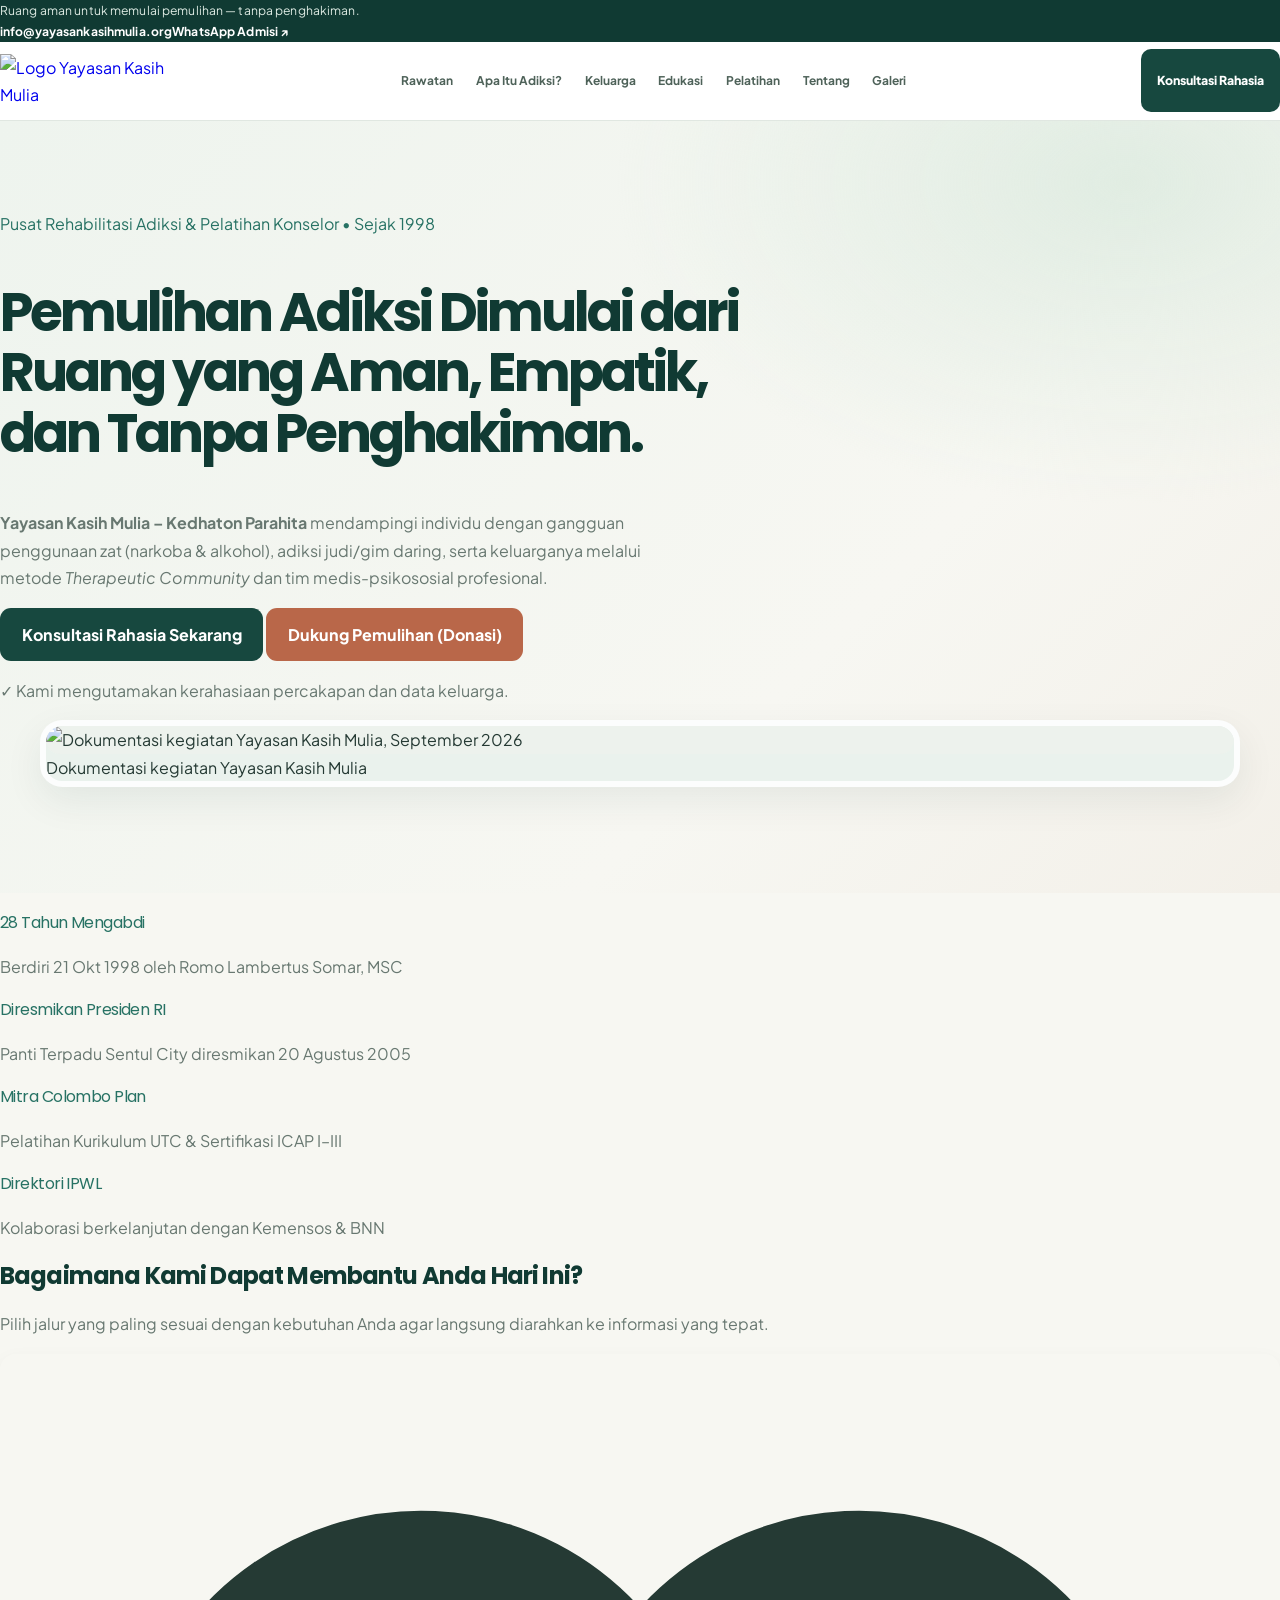
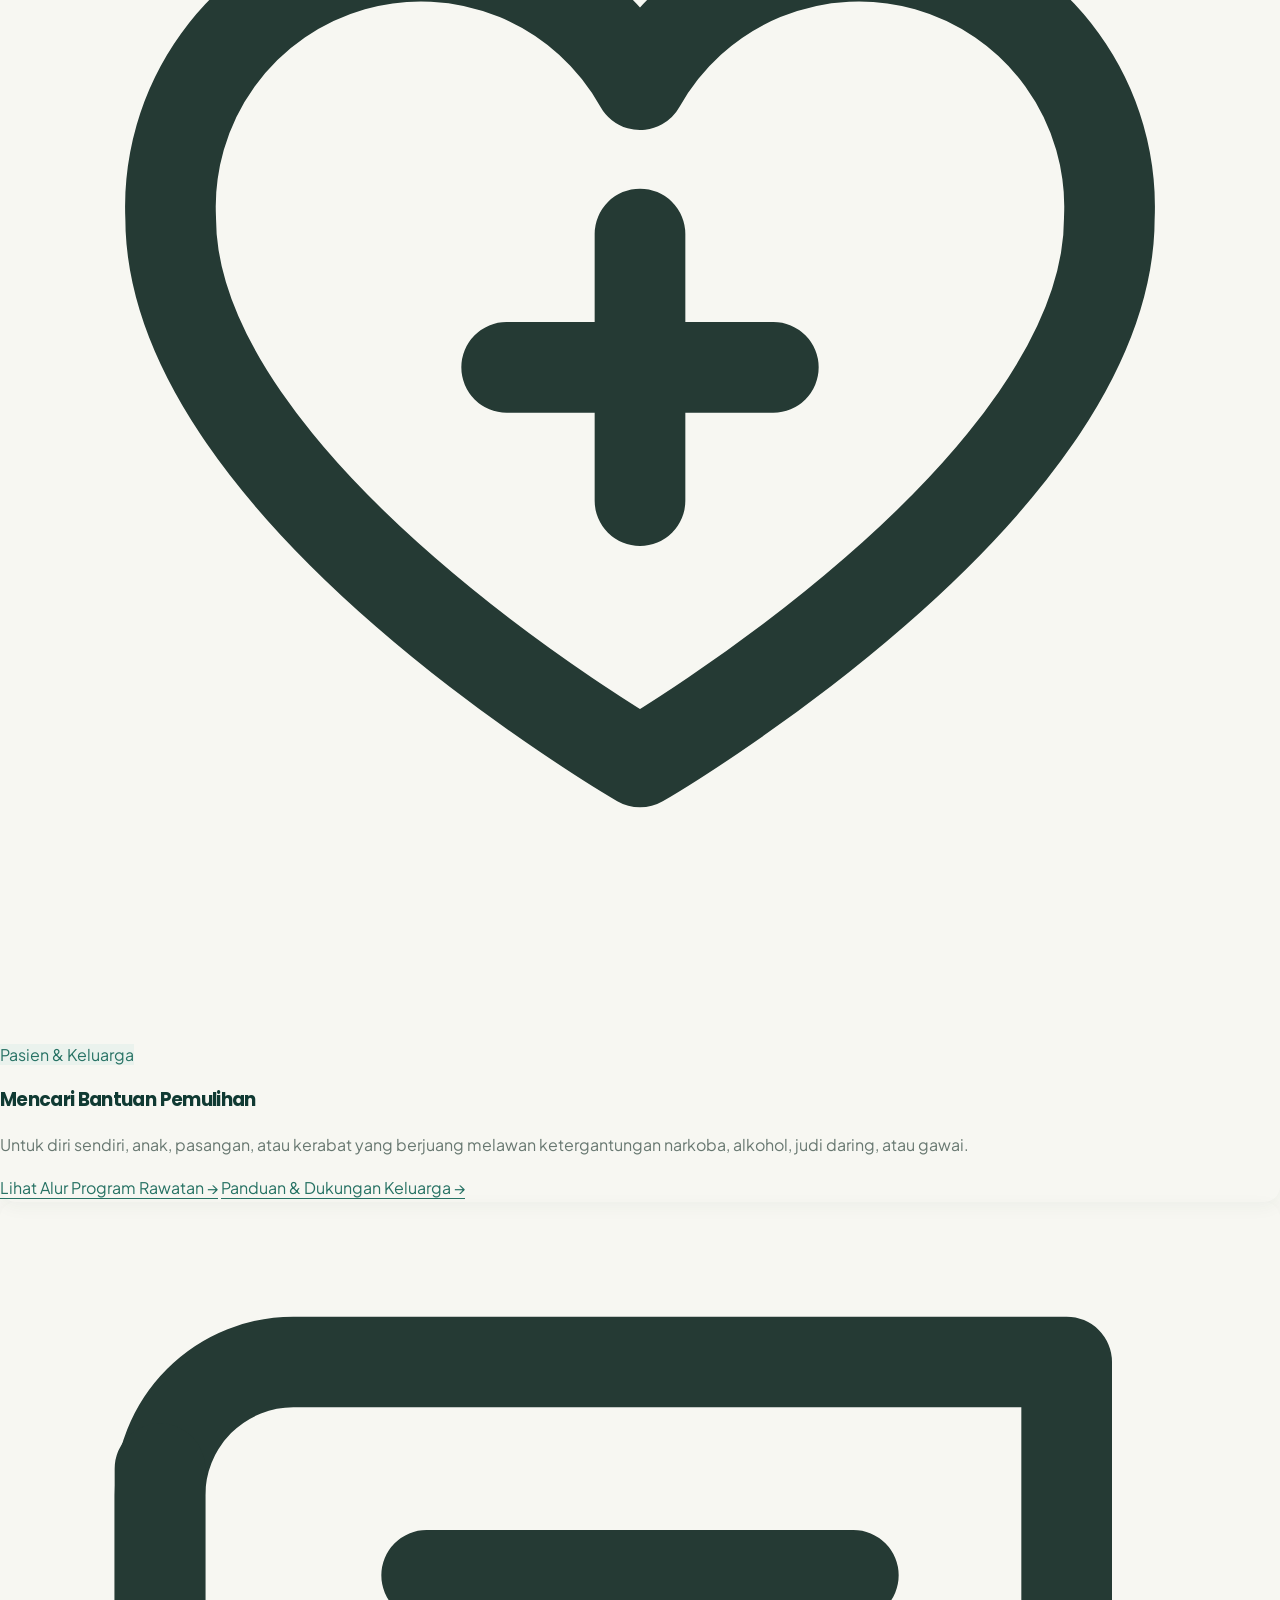
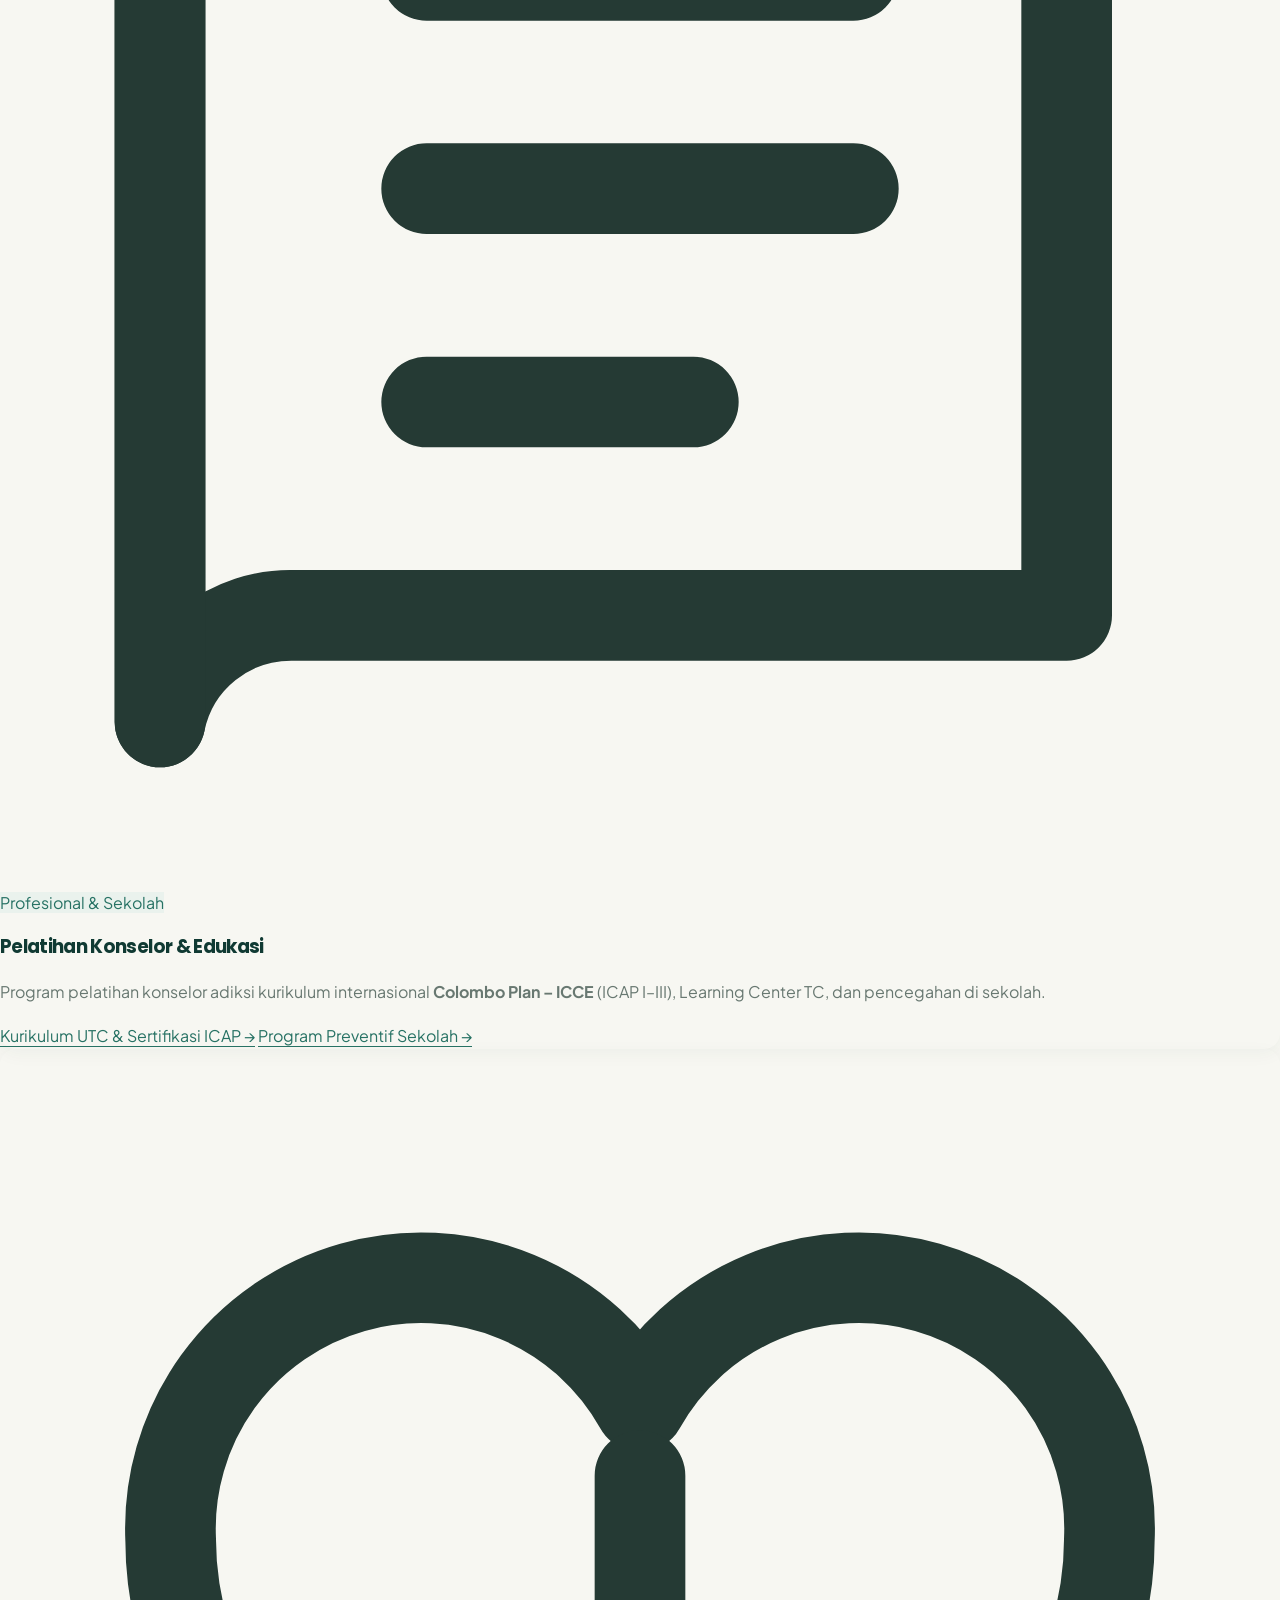
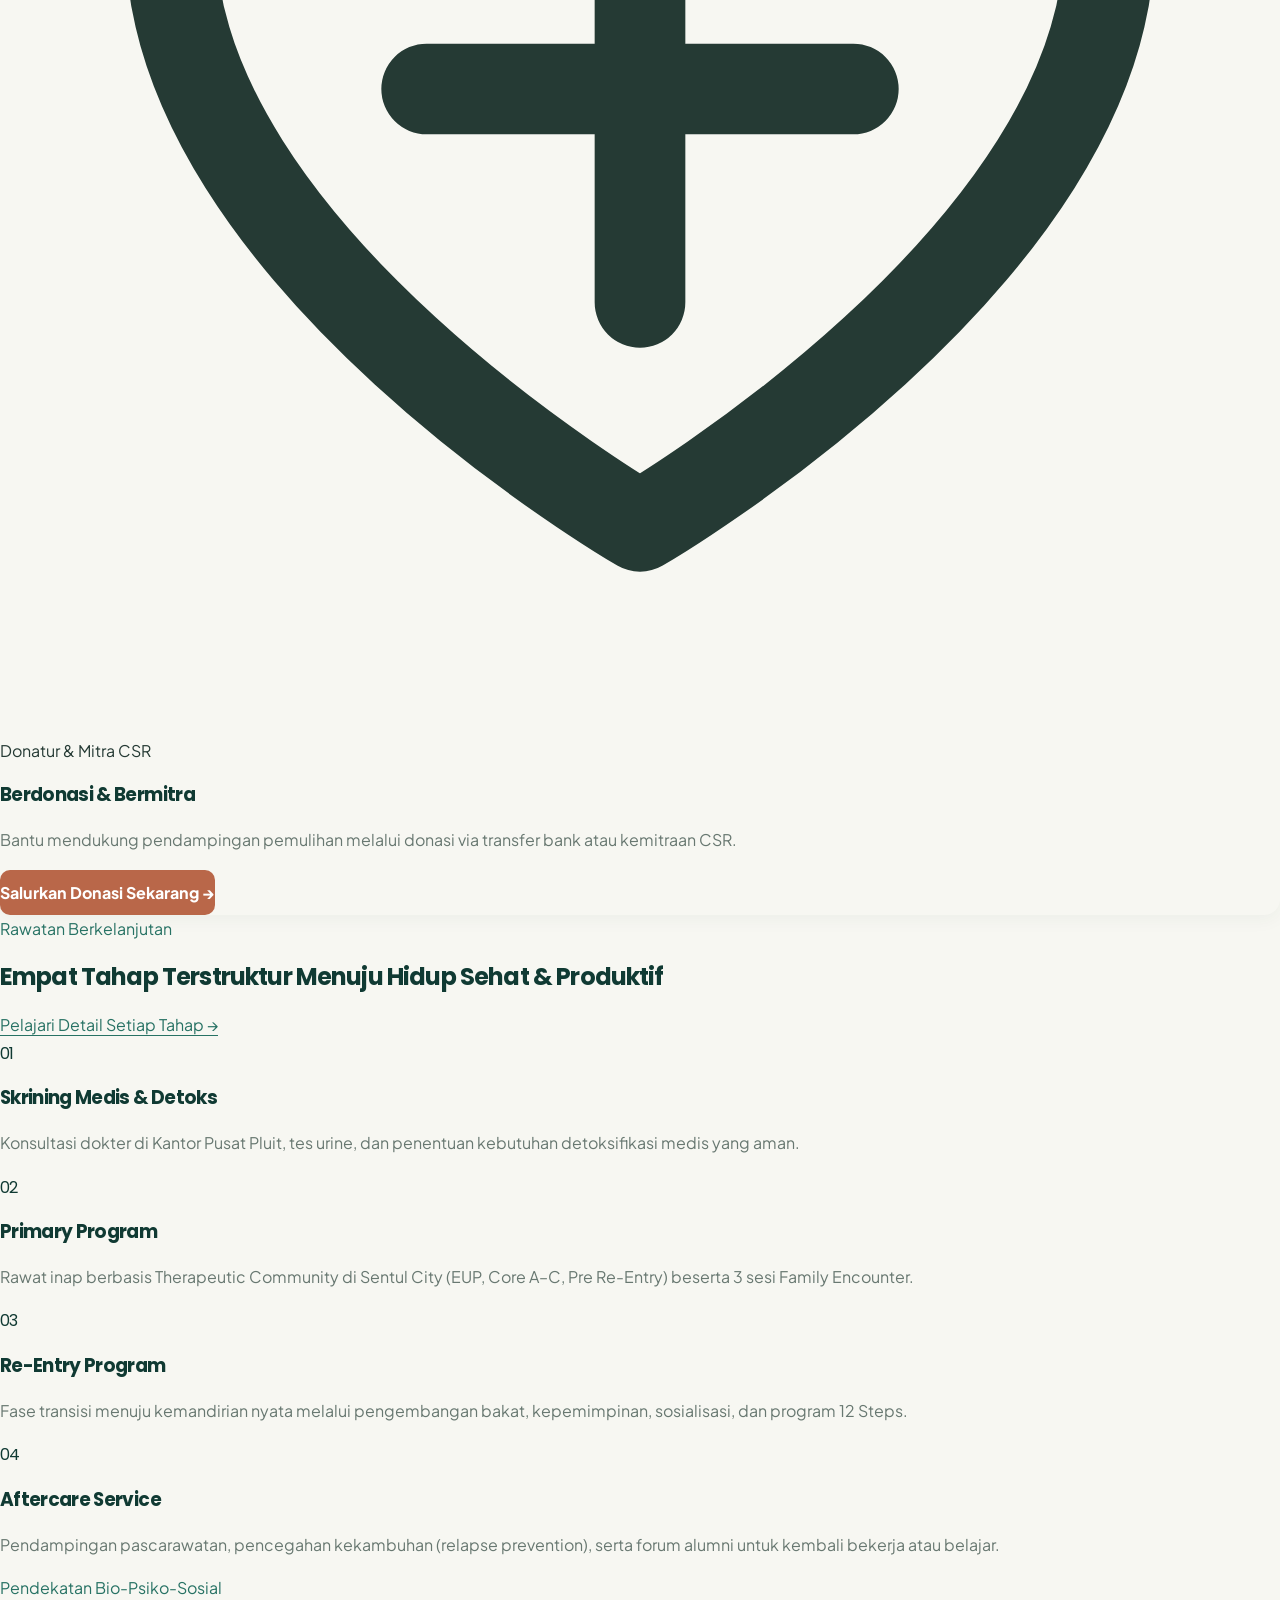
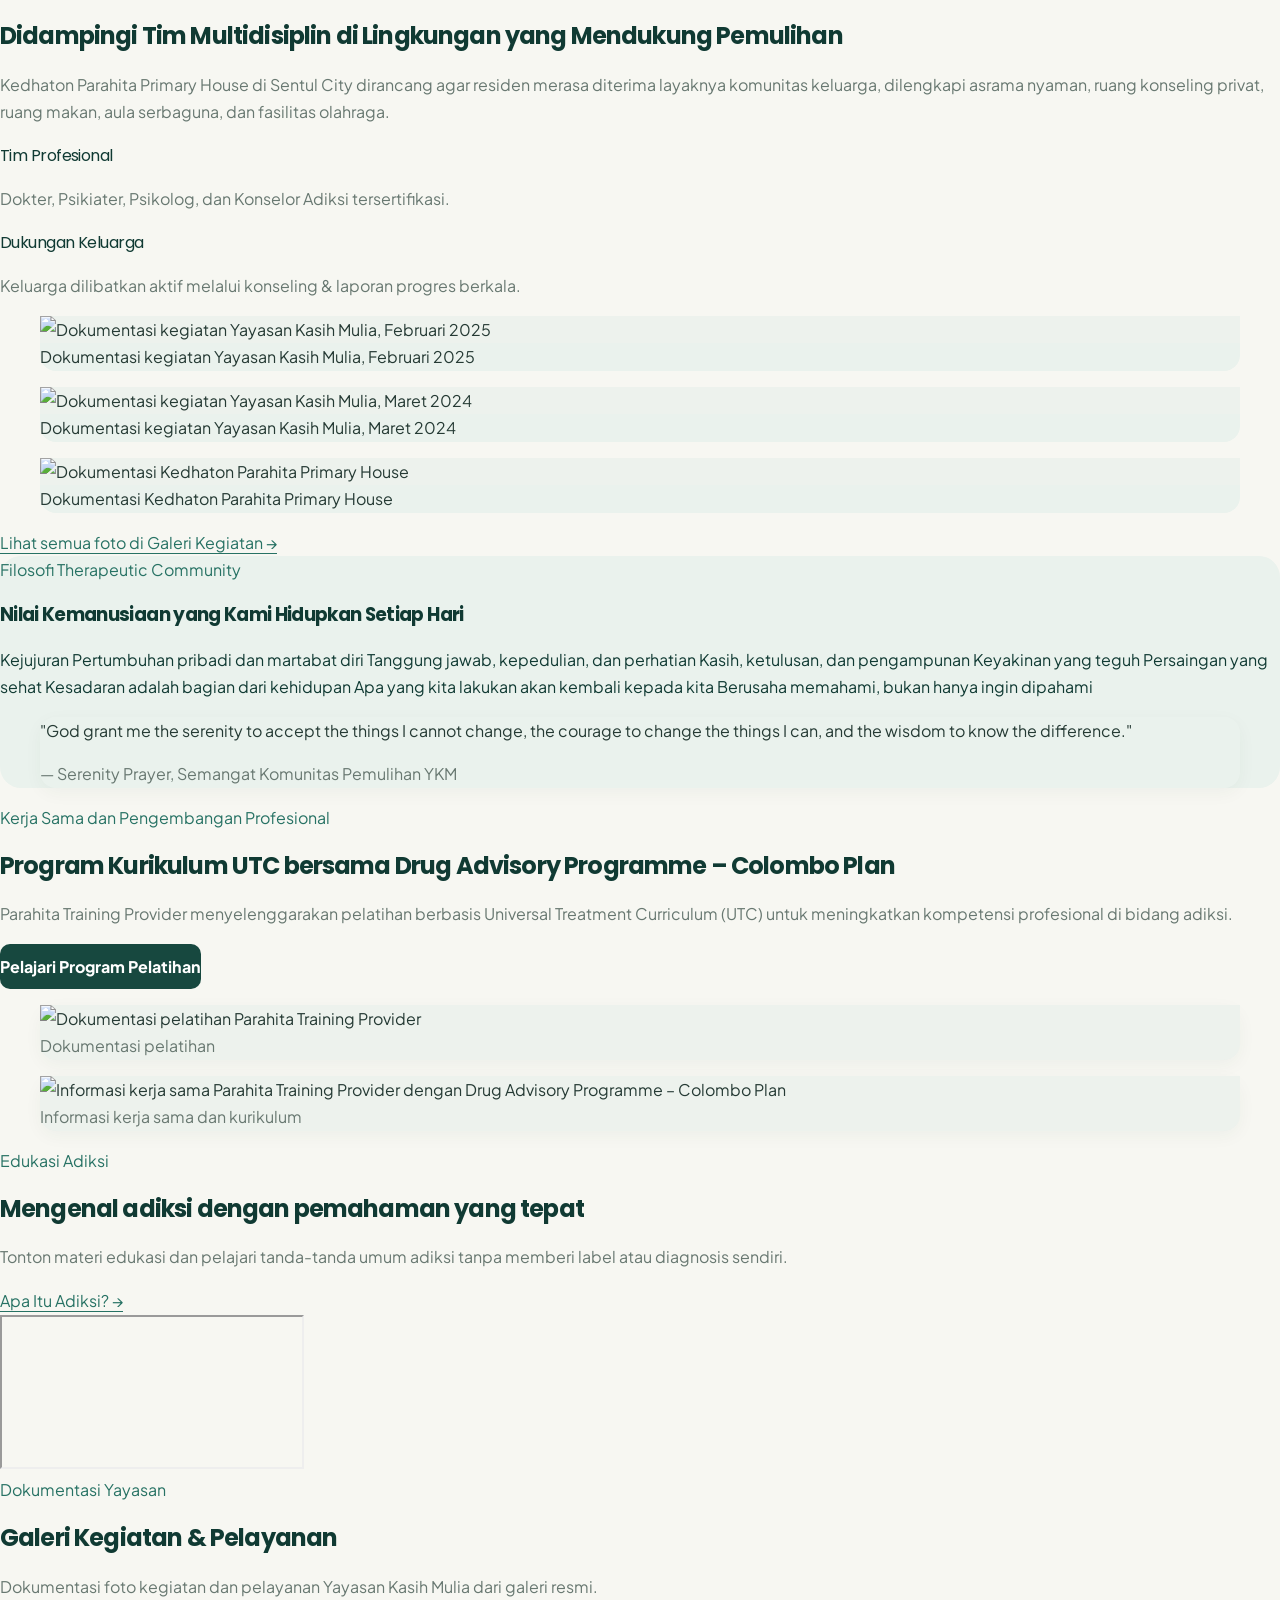
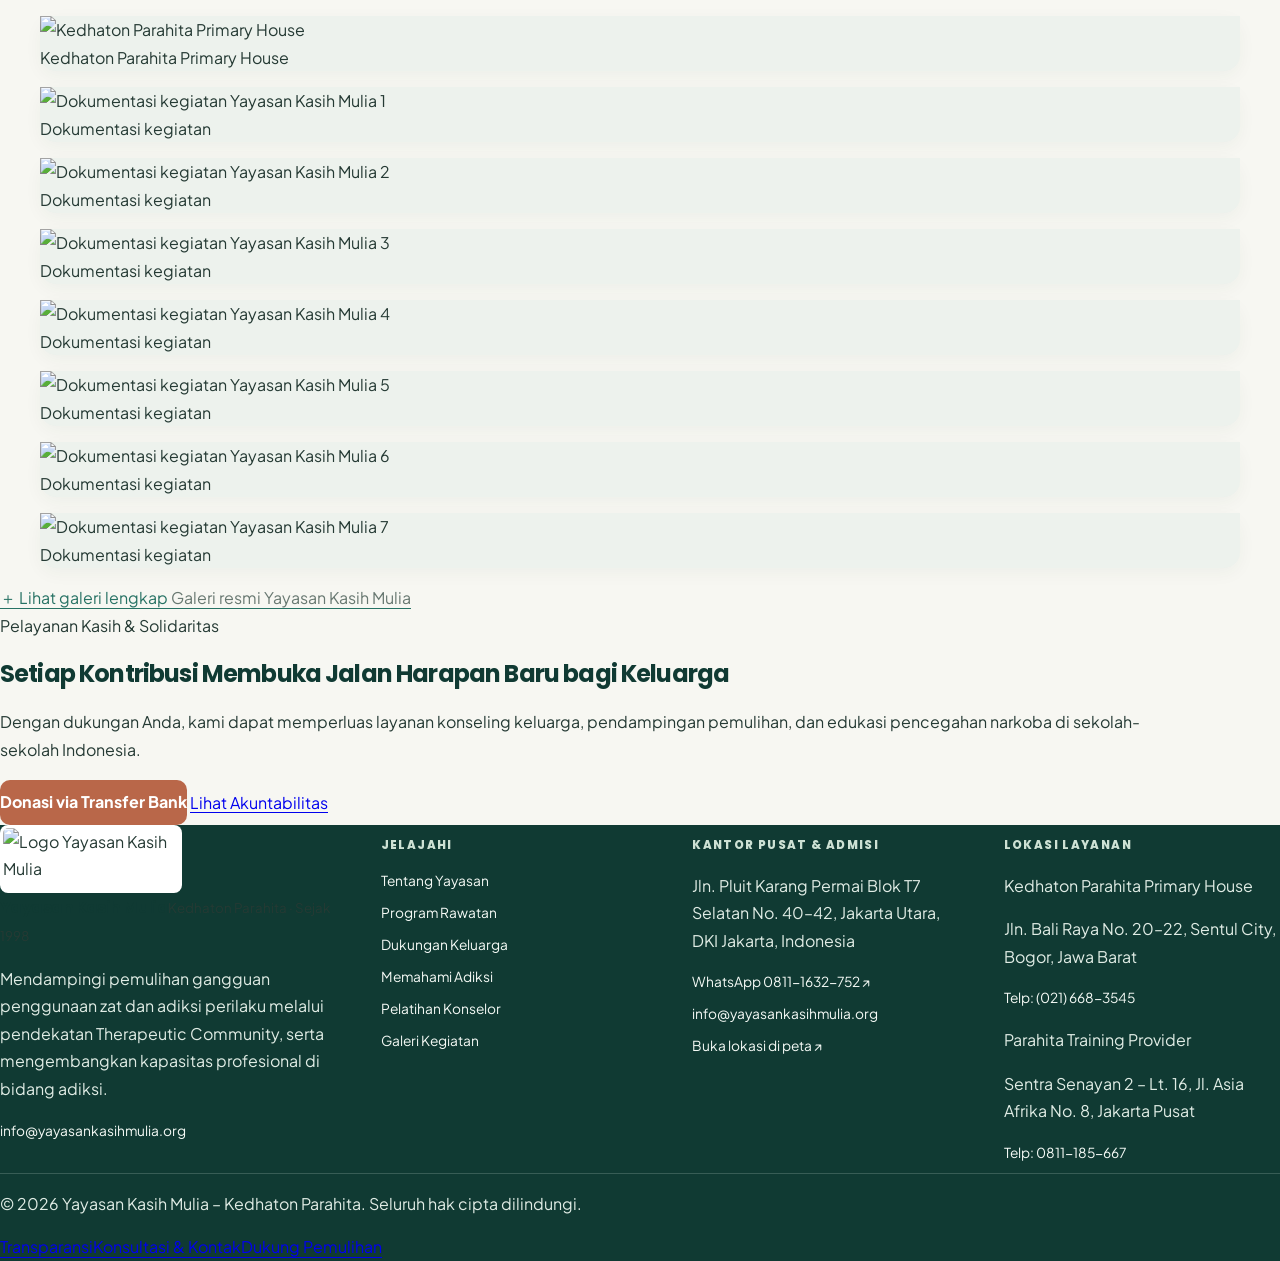
==== commit 40a16513: "Add restrained icons to homepage service cards" ====
--- a/website/index.html
+++ b/website/index.html
@@ -103,6 +103,7 @@
         <!-- Kartu 1 -->
         <article class="bg-white rounded-2xl border border-[#D8E2E2] p-7 flex flex-col justify-between hover:border-[#0F5C5E] transition-colors">
           <div>
+            <span class="ykm-card-icon" aria-hidden="true"><svg viewBox="0 0 24 24" fill="none" stroke="currentColor" stroke-width="1.7" stroke-linecap="round" stroke-linejoin="round"><path d="M20.8 8.7c0 5.1-8.8 10.2-8.8 10.2S3.2 13.8 3.2 8.7A4.7 4.7 0 0 1 12 6.2a4.7 4.7 0 0 1 8.8 2.5Z"/><path d="M12 9v5M9.5 11.5h5"/></svg></span>
             <span class="inline-block px-3 py-1 rounded-full bg-[#EDF6F6] text-[#0F5C5E] text-xs font-semibold mb-4">
               Pasien &amp; Keluarga
             </span>
@@ -122,6 +123,7 @@
         <!-- Kartu 2 -->
         <article class="bg-white rounded-2xl border border-[#D8E2E2] p-7 flex flex-col justify-between hover:border-[#0F5C5E] transition-colors">
           <div>
+            <span class="ykm-card-icon" aria-hidden="true"><svg viewBox="0 0 24 24" fill="none" stroke="currentColor" stroke-width="1.7" stroke-linecap="round" stroke-linejoin="round"><path d="M3 5.5A2.5 2.5 0 0 1 5.5 3H20v16H5.5A2.5 2.5 0 0 0 3 21V5.5Z"/><path d="M3 5v16M8 7h8M8 11h8M8 15h5"/></svg></span>
             <span class="inline-block px-3 py-1 rounded-full bg-[#EDF6F6] text-[#0F5C5E] text-xs font-semibold mb-4">
               Profesional &amp; Sekolah
             </span>
@@ -141,6 +143,7 @@
         <!-- Kartu 3 -->
         <article class="bg-[#FDF2EE] rounded-2xl border border-[#EBCAC0] p-7 flex flex-col justify-between">
           <div>
+            <span class="ykm-card-icon ykm-card-icon--warm" aria-hidden="true"><svg viewBox="0 0 24 24" fill="none" stroke="currentColor" stroke-width="1.7" stroke-linecap="round" stroke-linejoin="round"><path d="M12 20.2S3.2 15.1 3.2 9.2A4.7 4.7 0 0 1 12 6.7a4.7 4.7 0 0 1 8.8 2.5c0 5.9-8.8 11-8.8 11Z"/><path d="M8 12h8M12 8v8"/></svg></span>
             <span class="inline-block px-3 py-1 rounded-full bg-white text-[#963A1A] text-xs font-semibold mb-4">
               Donatur &amp; Mitra CSR
             </span>
--- a/website/css/style.css
+++ b/website/css/style.css
@@ -490,3 +490,9 @@
 .mobile-whatsapp-fab.is-obscured { visibility:hidden; opacity:0; pointer-events:none; }
 @media (min-width:768px) { .mobile-whatsapp-fab { display:none; } }
 @media (max-width:767px) { #site-footer footer { padding-bottom:calc(5.5rem + env(safe-area-inset-bottom)); } .gallery-lightbox { padding:.65rem; border-radius:13px; } }
+
+
+/* Official Yayasan Kasih Mulia logo */
+#site-header .site-brand-logo { display:block; width: clamp(128px, 13vw, 180px); height: auto; max-height: 54px; object-fit: contain; object-position: left center; }
+#site-footer .site-footer-logo { display:block; width:176px; height:auto; max-height:62px; object-fit:contain; object-position:left center; padding:.2rem; border-radius:8px; background:#fff; }
+@media (max-width:767px) { #site-header .site-brand-logo { width:126px; max-height:46px; } }
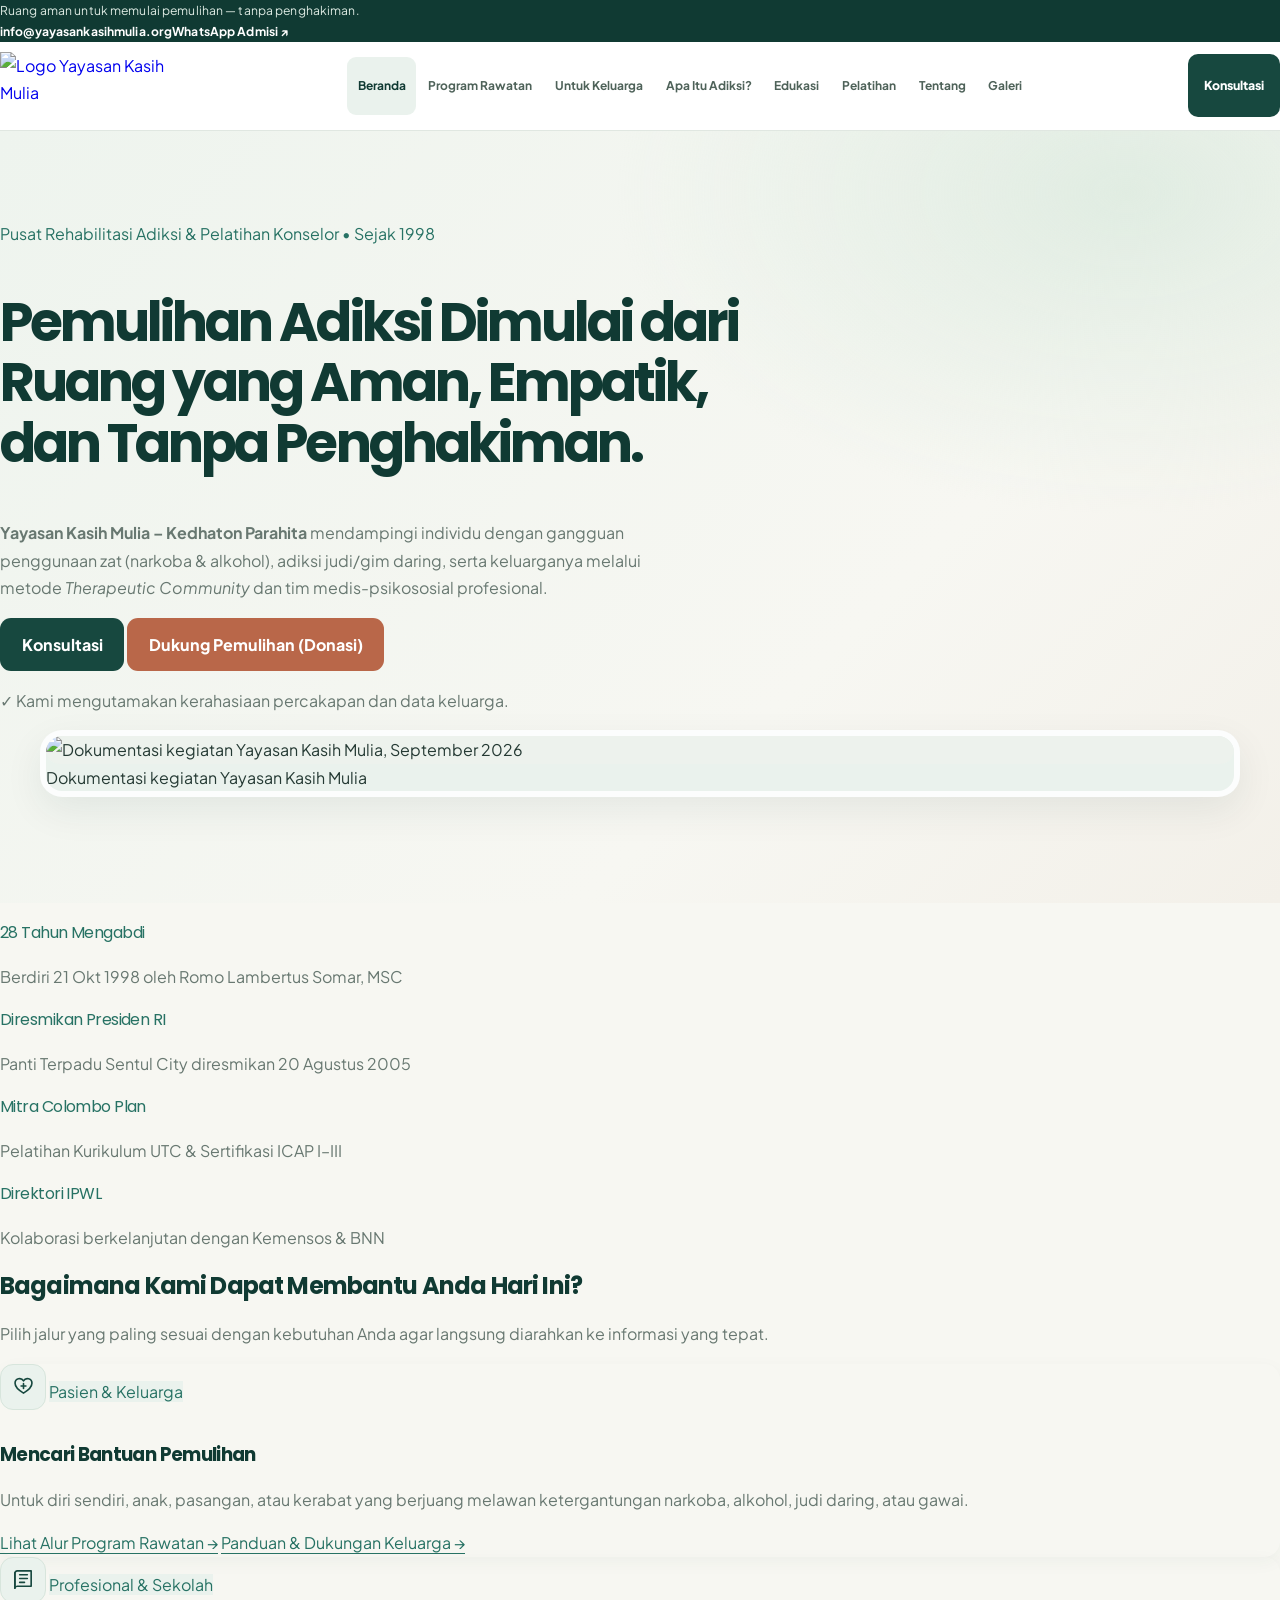
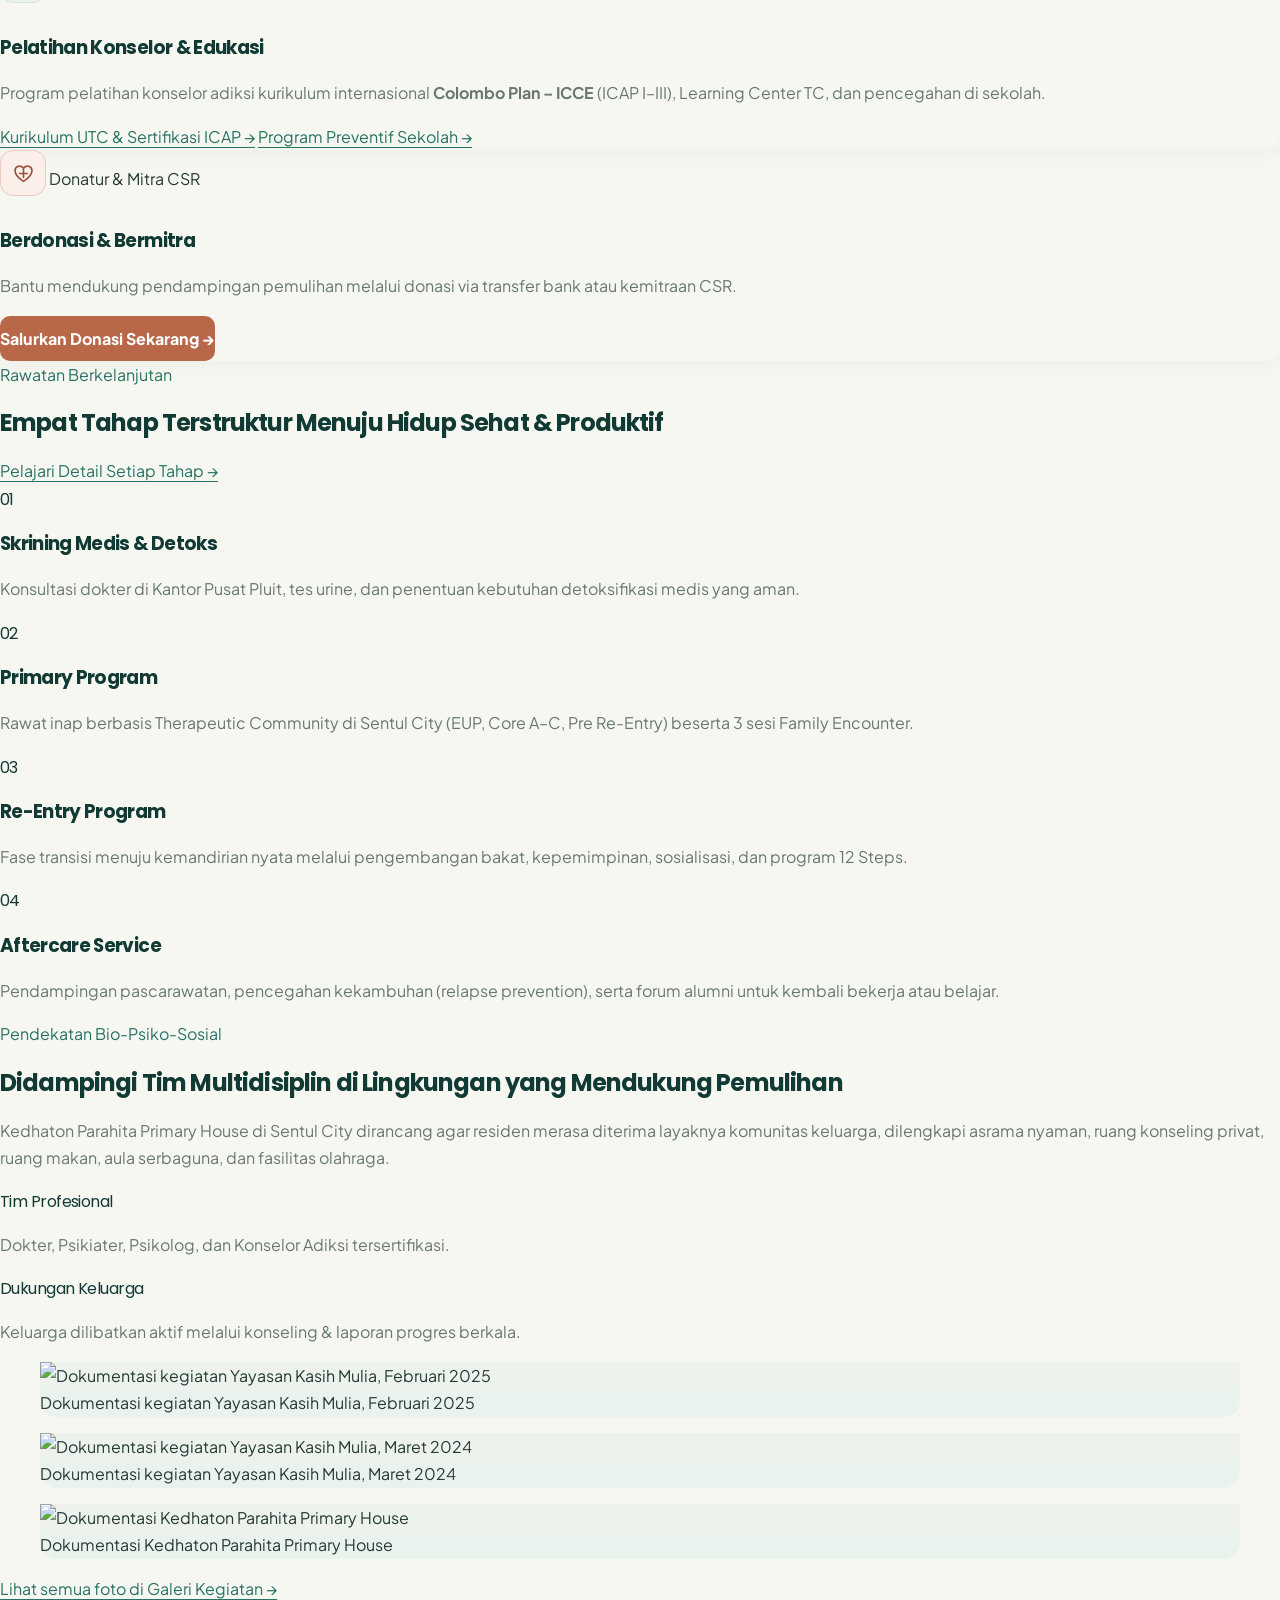
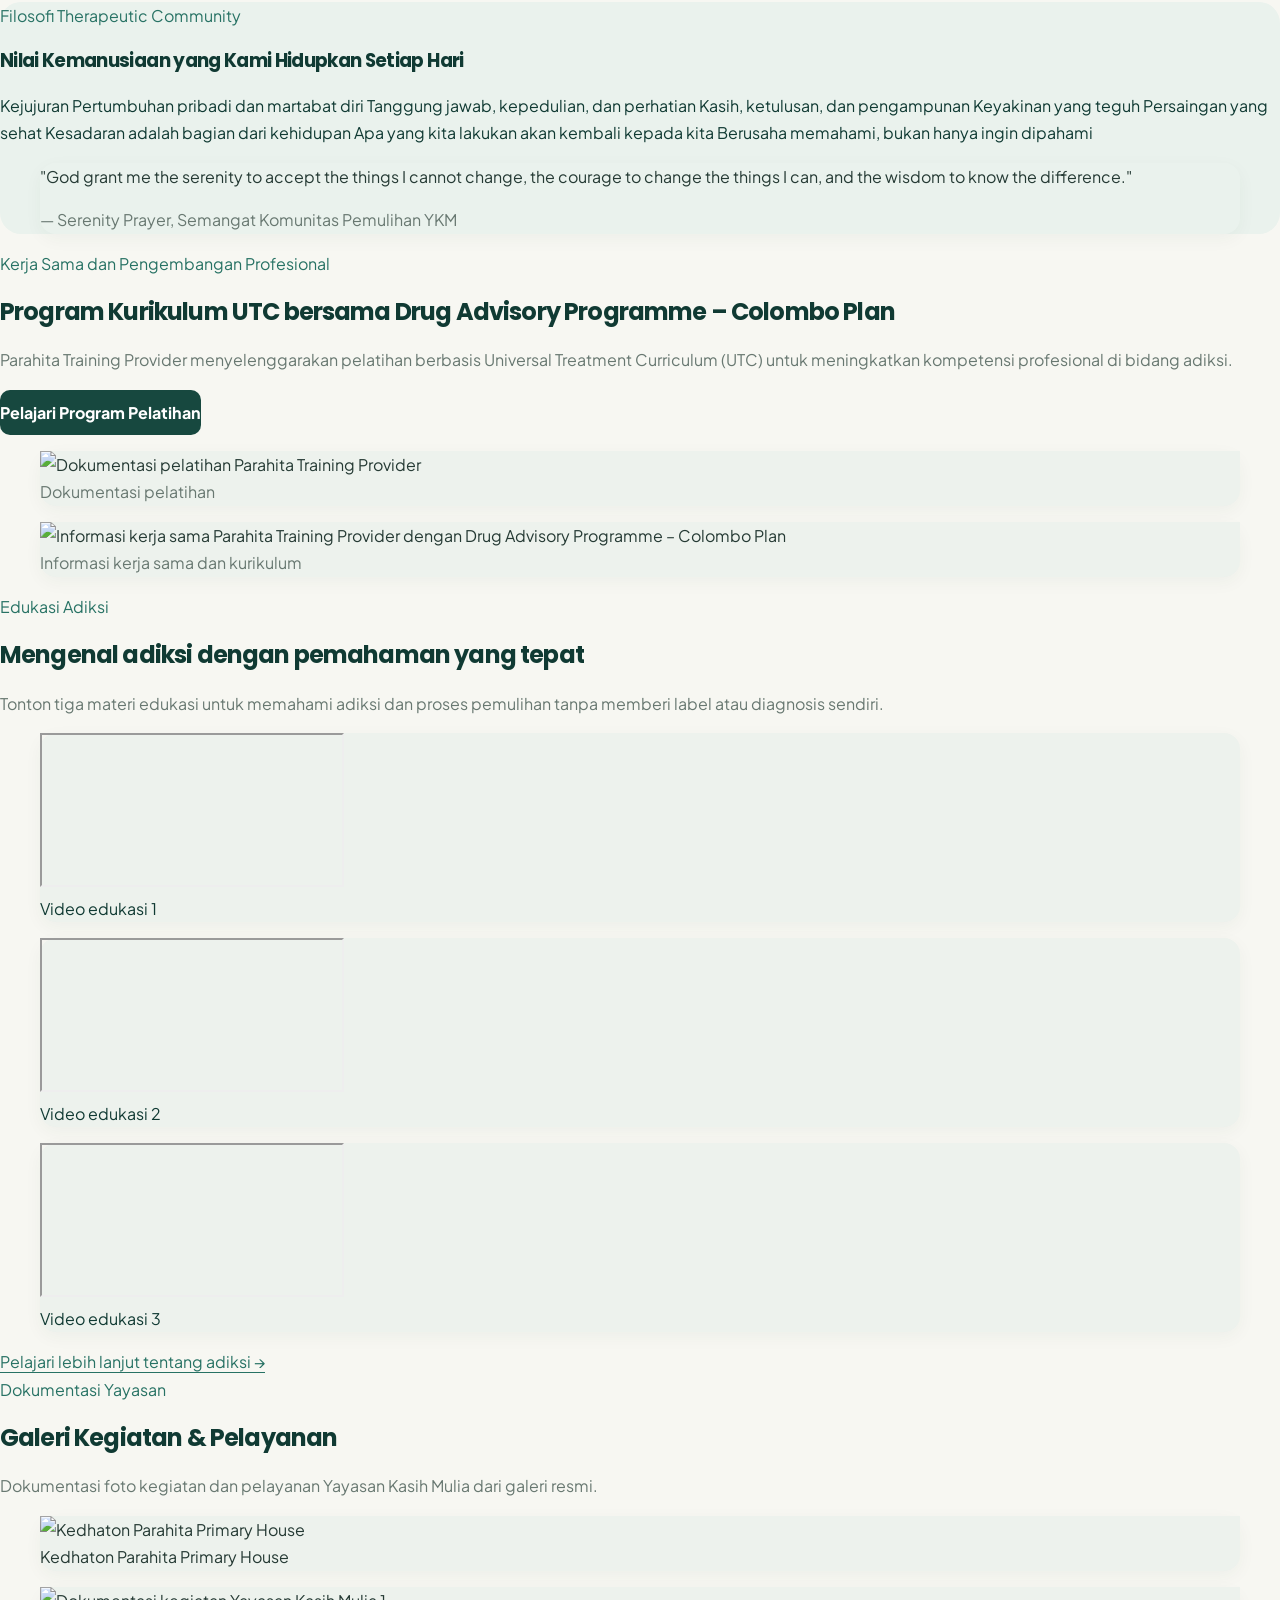
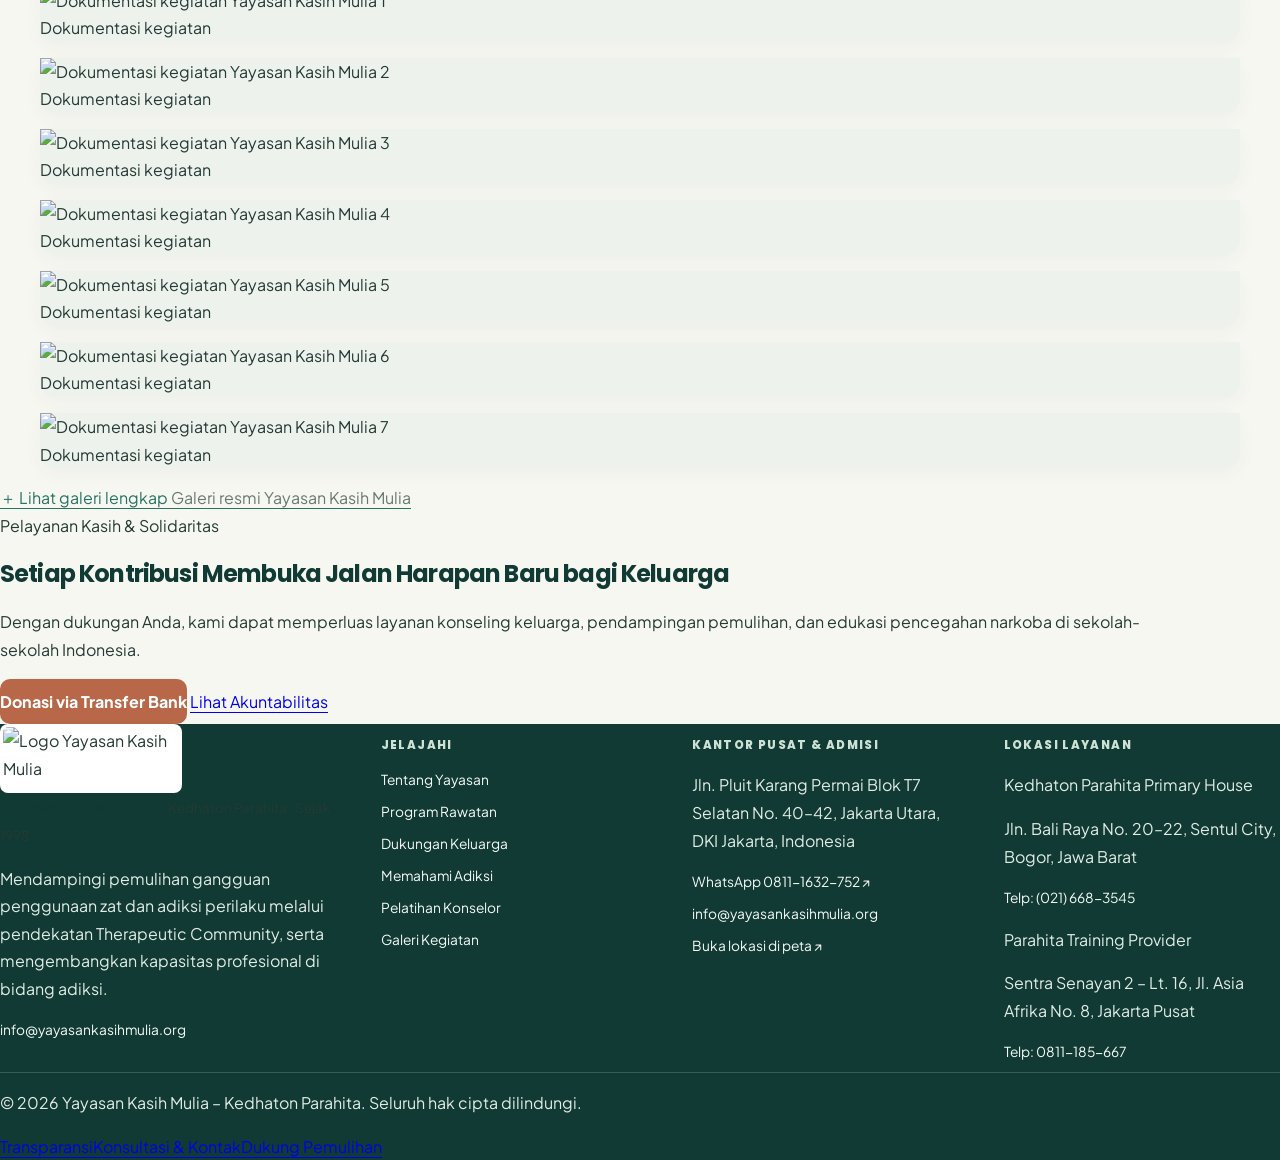
==== commit 11cbd312: "Improve YKM image interactions and homepage education videos" ====
--- a/website/index.html
+++ b/website/index.html
@@ -38,7 +38,7 @@
             </p>
             <div class="flex flex-col sm:flex-row gap-3.5">
               <a href="konsultasi.html" class="btn-teal px-7 py-4 rounded-xl font-semibold text-center text-base shadow-sm">
-                Konsultasi Rahasia Sekarang
+                Konsultasi
               </a>
               <a href="donasi.html" class="btn-primary-cta px-7 py-4 rounded-xl font-semibold text-center text-base shadow-sm">
                 Dukung Pemulihan (Donasi)
@@ -289,19 +289,28 @@
         </div>
       </div>
     </section>
-    <section class="bg-white border-y border-[#D8E2E2] py-12">
-      <div class="max-w-7xl mx-auto px-4 sm:px-6 lg:px-8 grid lg:grid-cols-12 gap-6 items-center">
-        <div class="lg:col-span-5">
+    <section class="bg-white border-y border-[#D8E2E2] py-12 lg:py-14">
+      <div class="max-w-7xl mx-auto px-4 sm:px-6 lg:px-8">
+        <div class="max-w-3xl mb-8">
           <span class="text-xs font-bold uppercase tracking-wider text-[#0F5C5E]">Edukasi Adiksi</span>
-          <h2 class="font-heading font-bold text-2xl text-[#0A3D3F] mt-2 mb-3">Mengenal adiksi dengan pemahaman yang tepat</h2>
-          <p class="text-sm text-[#475569]">Tonton materi edukasi dan pelajari tanda-tanda umum adiksi tanpa memberi label atau diagnosis sendiri.</p>
-          <a href="adiksi.html" class="inline-flex mt-4 text-sm font-semibold text-[#0F5C5E] underline">Apa Itu Adiksi? &rarr;</a>
-        </div>
-        <div class="lg:col-span-7">
-          <div class="aspect-video overflow-hidden rounded-2xl bg-black">
-            <iframe class="w-full h-full" src="https://www.youtube-nocookie.com/embed/BTBMpa1RmE0" title="Video edukasi tentang adiksi – Yayasan Kasih Mulia" loading="lazy" referrerpolicy="strict-origin-when-cross-origin" allow="accelerometer; autoplay; clipboard-write; encrypted-media; gyroscope; picture-in-picture; web-share" allowfullscreen></iframe>
-          </div>
-        </div>
+          <h2 class="font-heading font-bold text-2xl sm:text-3xl text-[#0A3D3F] mt-2 mb-3">Mengenal adiksi dengan pemahaman yang tepat</h2>
+          <p class="text-sm sm:text-base text-[#475569]">Tonton tiga materi edukasi untuk memahami adiksi dan proses pemulihan tanpa memberi label atau diagnosis sendiri.</p>
+        </div>
+        <div class="grid grid-cols-1 md:grid-cols-2 xl:grid-cols-3 gap-5 lg:gap-6 items-start">
+          <figure class="min-w-0 overflow-hidden rounded-2xl border border-[#D8E2E2] bg-white shadow-sm">
+            <div class="aspect-video w-full overflow-hidden rounded-t-2xl bg-black"><iframe class="block w-full h-full" src="https://www.youtube-nocookie.com/embed/BTBMpa1RmE0" title="Video edukasi adiksi – materi 1" loading="lazy" referrerpolicy="strict-origin-when-cross-origin" allow="accelerometer; autoplay; clipboard-write; encrypted-media; gyroscope; picture-in-picture; web-share" allowfullscreen></iframe></div>
+            <figcaption class="px-4 py-3 text-sm font-semibold text-[#0A3D3F]">Video edukasi 1</figcaption>
+          </figure>
+          <figure class="min-w-0 overflow-hidden rounded-2xl border border-[#D8E2E2] bg-white shadow-sm">
+            <div class="aspect-video w-full overflow-hidden rounded-t-2xl bg-black"><iframe class="block w-full h-full" src="https://www.youtube-nocookie.com/embed/SxlVWRhlpHE" title="Video edukasi adiksi – materi 2" loading="lazy" referrerpolicy="strict-origin-when-cross-origin" allow="accelerometer; autoplay; clipboard-write; encrypted-media; gyroscope; picture-in-picture; web-share" allowfullscreen></iframe></div>
+            <figcaption class="px-4 py-3 text-sm font-semibold text-[#0A3D3F]">Video edukasi 2</figcaption>
+          </figure>
+          <figure class="min-w-0 overflow-hidden rounded-2xl border border-[#D8E2E2] bg-white shadow-sm">
+            <div class="aspect-video w-full overflow-hidden rounded-t-2xl bg-black"><iframe class="block w-full h-full" src="https://www.youtube-nocookie.com/embed/jNWrFZ_G8RI" title="Video edukasi adiksi – materi 3" loading="lazy" referrerpolicy="strict-origin-when-cross-origin" allow="accelerometer; autoplay; clipboard-write; encrypted-media; gyroscope; picture-in-picture; web-share" allowfullscreen></iframe></div>
+            <figcaption class="px-4 py-3 text-sm font-semibold text-[#0A3D3F]">Video edukasi 3</figcaption>
+          </figure>
+        </div>
+        <a href="adiksi.html" class="inline-flex mt-6 text-sm font-semibold text-[#0F5C5E] underline">Pelajari lebih lanjut tentang adiksi &rarr;</a>
       </div>
     </section>
 
--- a/website/css/style.css
+++ b/website/css/style.css
@@ -92,7 +92,7 @@
   -webkit-backdrop-filter: blur(14px);
 }
 #site-header .site-header-inner {
-  min-height: 78px;
+  min-height: 88px;
   display: flex;
   align-items: center;
   justify-content: space-between;
@@ -383,7 +383,25 @@
   cursor: not-allowed;
 }
 .accordion-content[hidden] { display: none !important; }
-[data-accordion-trigger] { min-height: 48px; cursor: pointer; }
+[data-accordion-trigger] {
+  min-height: 62px;
+  gap: 1rem;
+  cursor: pointer;
+}
+[data-accordion-icon] {
+  display: inline-flex;
+  flex: 0 0 2.4rem;
+  width: 2.4rem;
+  height: 2.4rem;
+  align-items: center;
+  justify-content: center;
+  border-radius: 999px;
+  background: var(--ykm-green-soft);
+  color: var(--ykm-forest-deep);
+  font-size: 1.5rem;
+  line-height: 1;
+  transition: transform .2s ease, background .2s ease;
+}
 
 /* Footer and persistent mobile actions */
 #site-footer footer {
@@ -450,7 +468,7 @@
   #site-header .site-topbar { font-size: .68rem; }
   #site-header .site-topbar > div { justify-content: center; }
   #site-header .site-topbar > div > span { display: none; }
-  #site-header .site-header-inner { min-height: 68px; }
+  #site-header .site-header-inner { min-height: 76px; }
   #site-header .site-brand-mark { width: 39px; height: 39px; flex-basis: 39px; border-radius: 11px; }
   #site-header .site-brand-name { font-size: .86rem; }
   #site-header .site-brand-sub { font-size: .61rem; }
@@ -479,9 +497,43 @@
 .gallery-item img { display:block; width:100%; aspect-ratio:4/3; object-fit:cover; transition:transform .25s ease; }
 .gallery-item:hover img { transform:scale(1.025); }
 .gallery-item span { display:block; padding:.75rem .85rem; color:var(--ykm-ink); font-size:.82rem; font-weight:650; line-height:1.45; }
-.gallery-lightbox { width:min(94vw,1100px); max-width:94vw; max-height:92dvh; padding:1rem; border:1px solid rgba(255,255,255,.18); border-radius:18px; background:#102F2A; color:#fff; }
-.gallery-lightbox::backdrop { background:rgba(5,19,16,.82); }
-.gallery-lightbox img { display:block; width:100%; max-height:78dvh; object-fit:contain; border-radius:10px; background:#0B211D; }
+.lightbox-image { cursor: zoom-in; }
+.site-image-lightbox {
+  width: min(94vw, 1100px);
+  max-width: 94vw;
+  max-height: 92dvh;
+  margin: auto;
+  padding: 1rem;
+  border: 1px solid rgba(255,255,255,.18);
+  border-radius: 18px;
+  background: #102F2A;
+  color: #fff;
+}
+.site-image-lightbox::backdrop { background: rgba(5,19,16,.82); }
+.site-image-lightbox .lightbox-toolbar {
+  display: flex;
+  justify-content: flex-end;
+  margin-bottom: .75rem;
+}
+.site-image-lightbox button {
+  min-height: 40px;
+  padding: .5rem 1rem;
+  border: 1px solid rgba(255,255,255,.28);
+  border-radius: 9px;
+  background: #277264;
+  color: #fff;
+  font-size: .85rem;
+  font-weight: 700;
+}
+.site-image-lightbox img {
+  display: block;
+  width: 100%;
+  max-height: 78dvh;
+  object-fit: contain;
+  border-radius: 10px;
+  background: #0B211D;
+}
+.site-image-lightbox p { margin-top: .7rem; color: #fff; font-size: .85rem; }
 
 /* Mobile WhatsApp floating button; JS hides it while a CTA or footer occupies the same area. */
 .mobile-whatsapp-fab { position:fixed; z-index:70; right:16px; bottom:calc(16px + env(safe-area-inset-bottom)); display:inline-flex; align-items:center; gap:.55rem; min-height:48px; padding:.68rem 1rem .68rem .72rem; border:1px solid rgba(255,255,255,.18); border-radius:999px; background:#176B50; color:#fff; font-size:.82rem; font-weight:800; text-decoration:none; box-shadow:0 9px 26px rgba(16,58,51,.24); transition:opacity .18s ease,transform .18s ease; }
@@ -493,6 +545,36 @@
 
 
 /* Official Yayasan Kasih Mulia logo */
-#site-header .site-brand-logo { display:block; width: clamp(128px, 13vw, 180px); height: auto; max-height: 54px; object-fit: contain; object-position: left center; }
+#site-header .site-brand-logo { display:block; width: clamp(160px, 15vw, 210px); height: auto; max-height: 68px; object-fit: contain; object-position: left center; }
 #site-footer .site-footer-logo { display:block; width:176px; height:auto; max-height:62px; object-fit:contain; object-position:left center; padding:.2rem; border-radius:8px; background:#fff; }
-@media (max-width:767px) { #site-header .site-brand-logo { width:126px; max-height:46px; } }
+@media (max-width:767px) { #site-header .site-header-inner { min-height:76px; } #site-header .site-brand-logo { width:150px; max-height:54px; } }
+
+
+/* Restrained line icons for service and program cards */
+.ykm-card-icon {
+  display: inline-flex;
+  width: 44px;
+  height: 44px;
+  align-items: center;
+  justify-content: center;
+  margin-bottom: .9rem;
+  border: 1px solid #D7E5DC;
+  border-radius: 13px;
+  background: var(--ykm-green-soft);
+  color: var(--ykm-forest);
+}
+.ykm-card-icon svg {
+  display: block;
+  width: 23px;
+  height: 23px;
+  fill: none;
+  stroke: currentColor;
+  stroke-width: 1.7;
+  stroke-linecap: round;
+  stroke-linejoin: round;
+}
+.ykm-card-icon--warm {
+  border-color: #EBCAC0;
+  background: #FCEFE9;
+  color: var(--ykm-clay-deep);
+}
